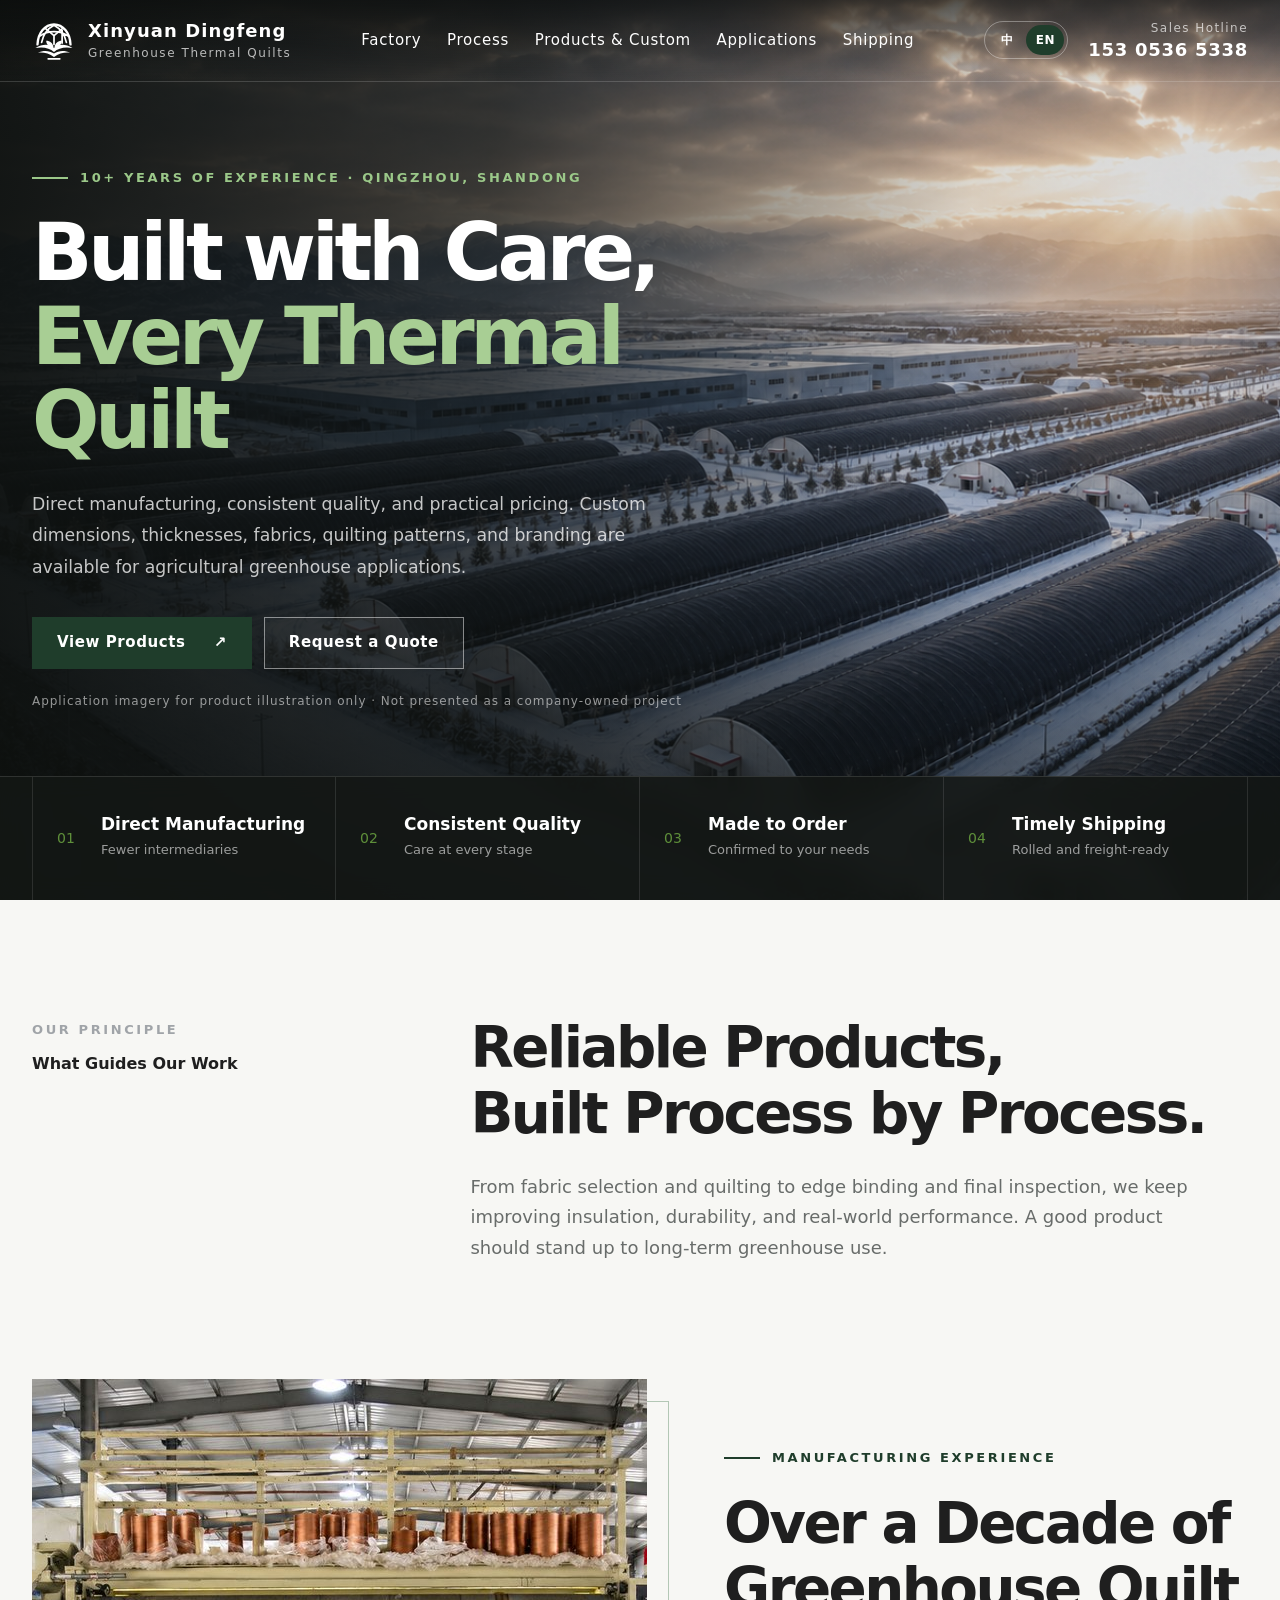
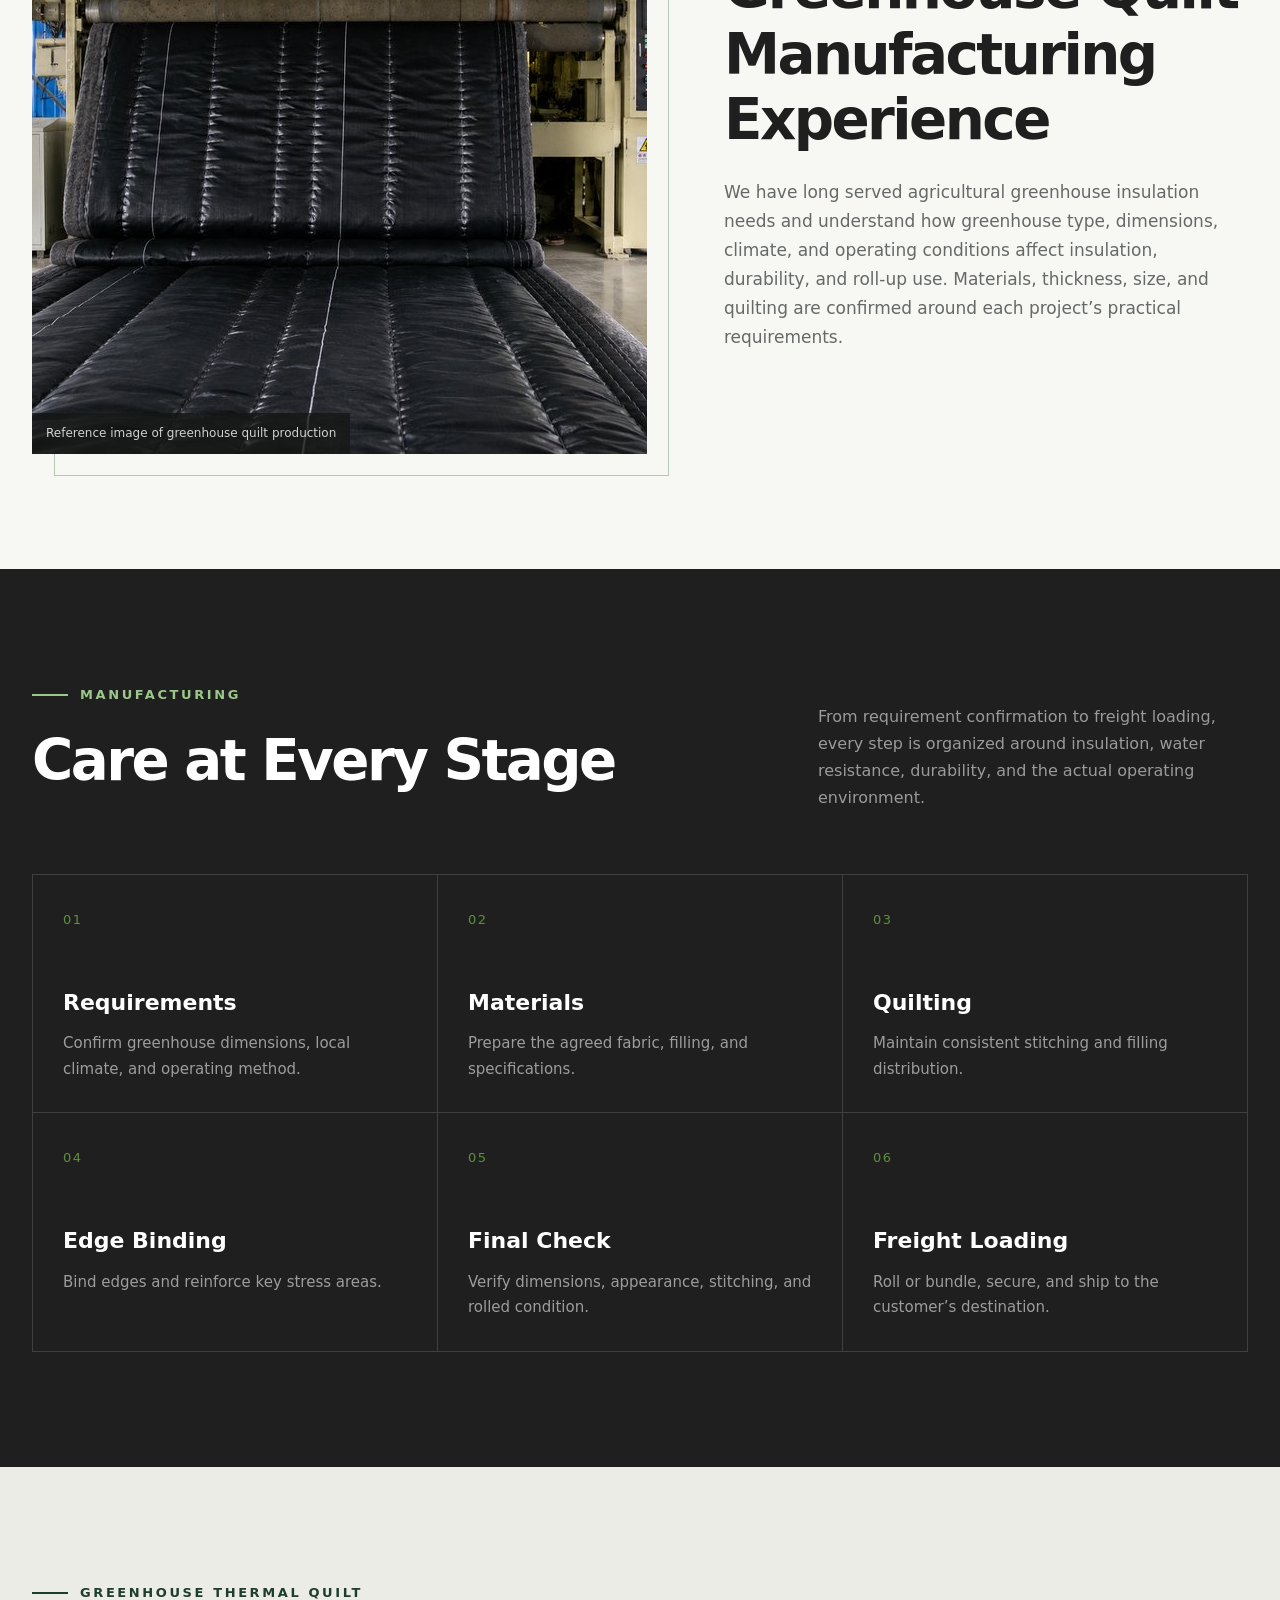
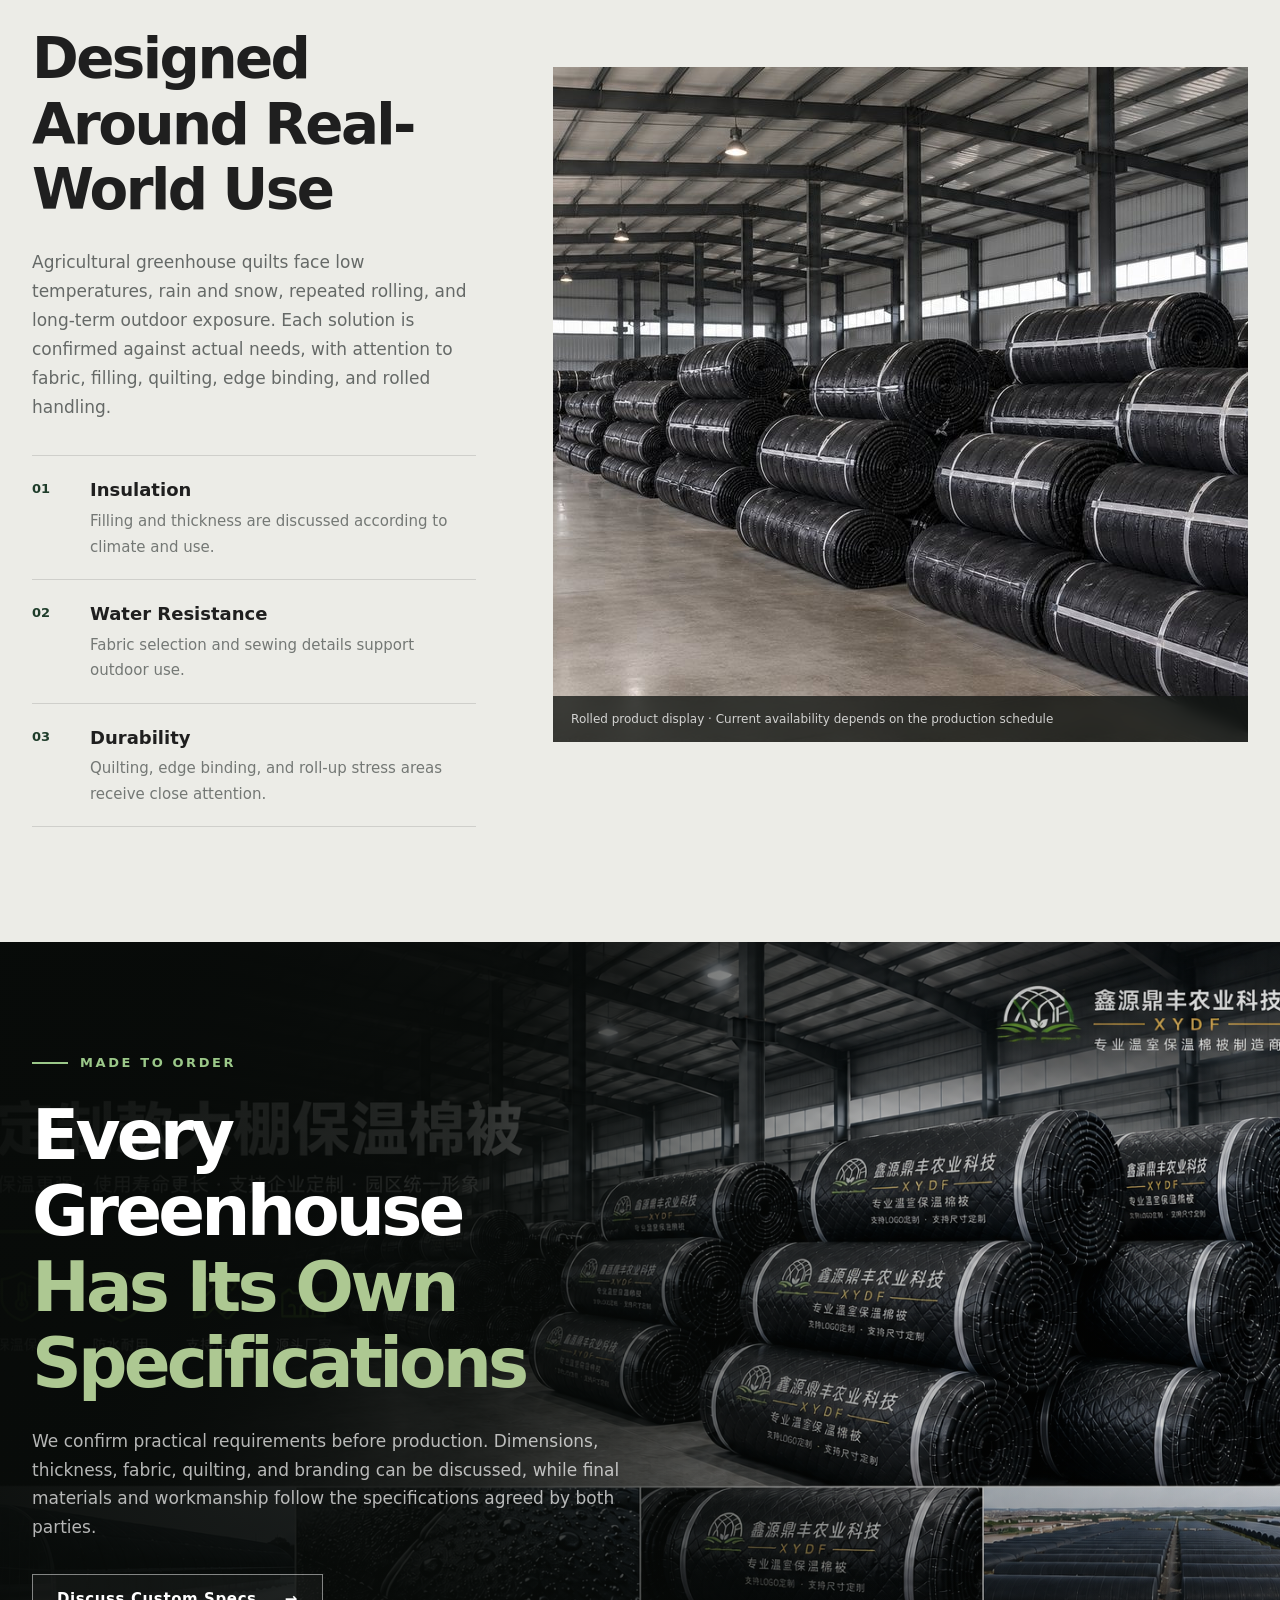
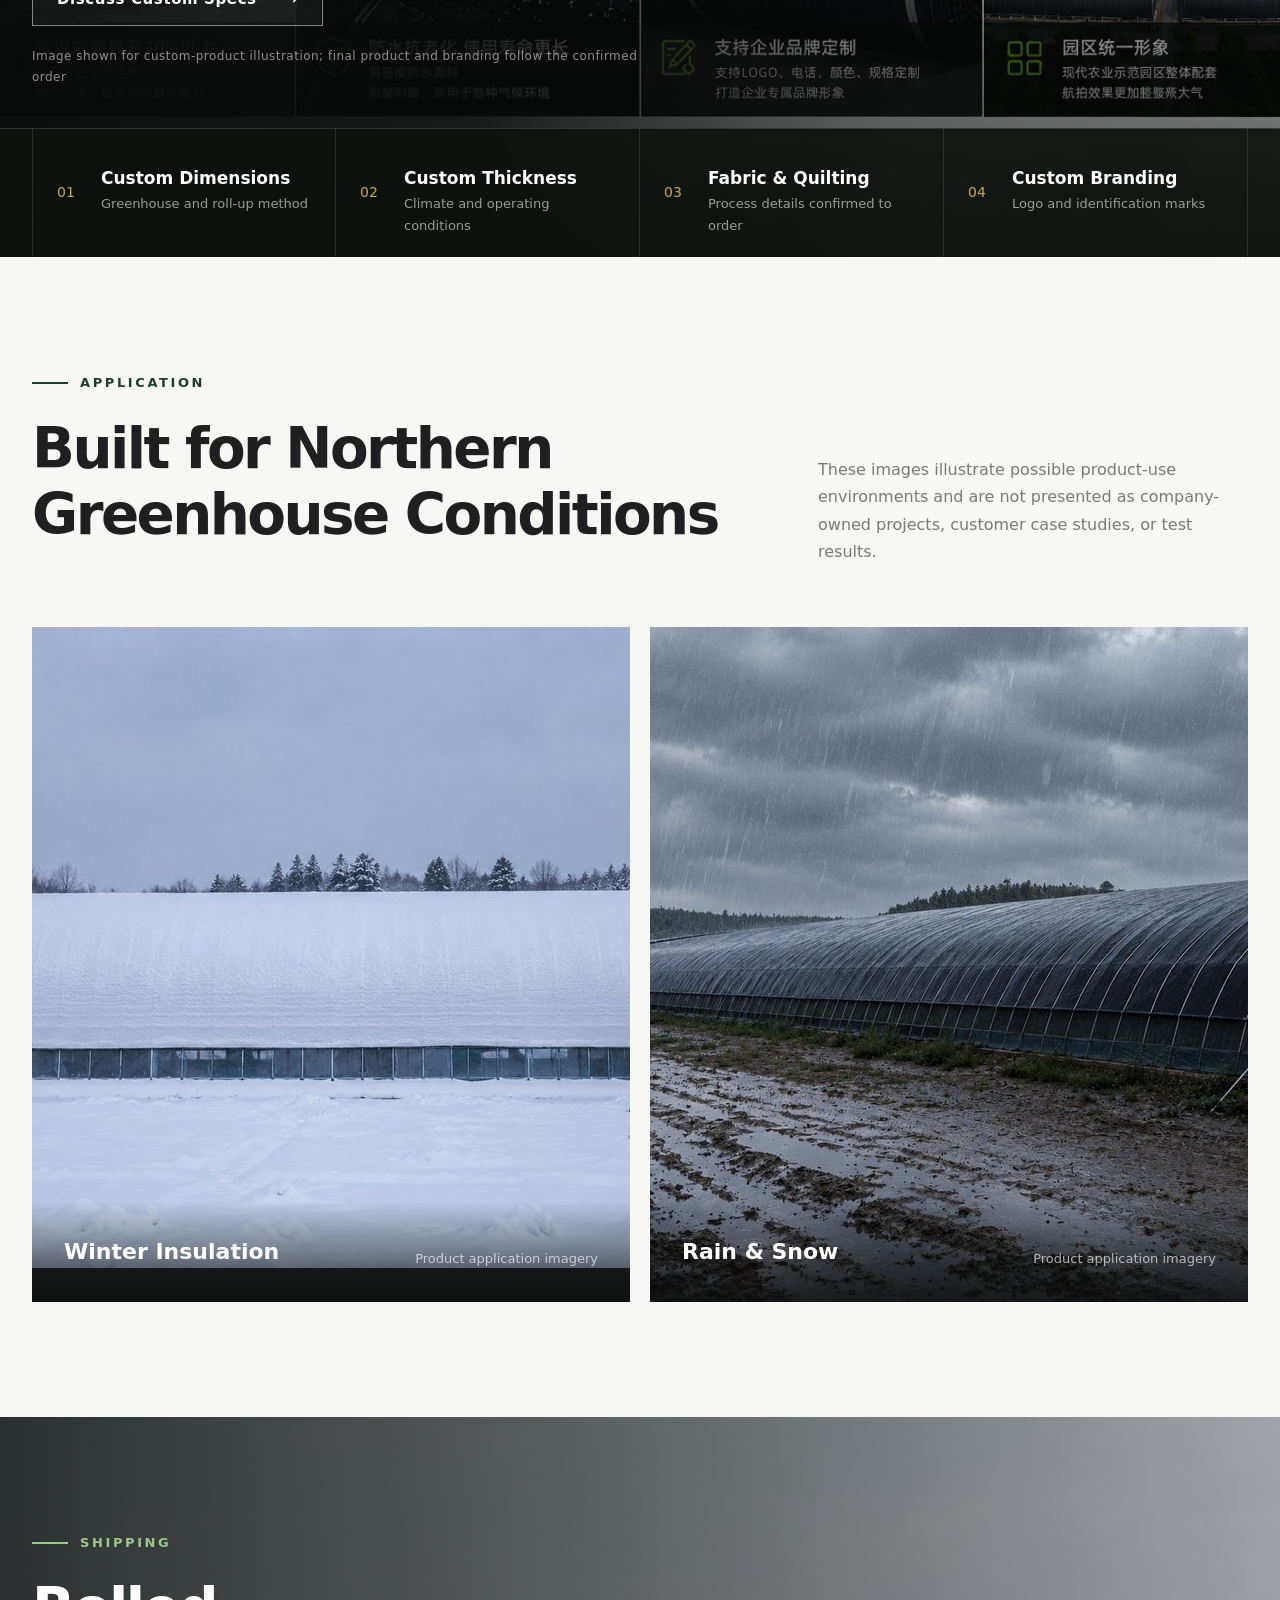
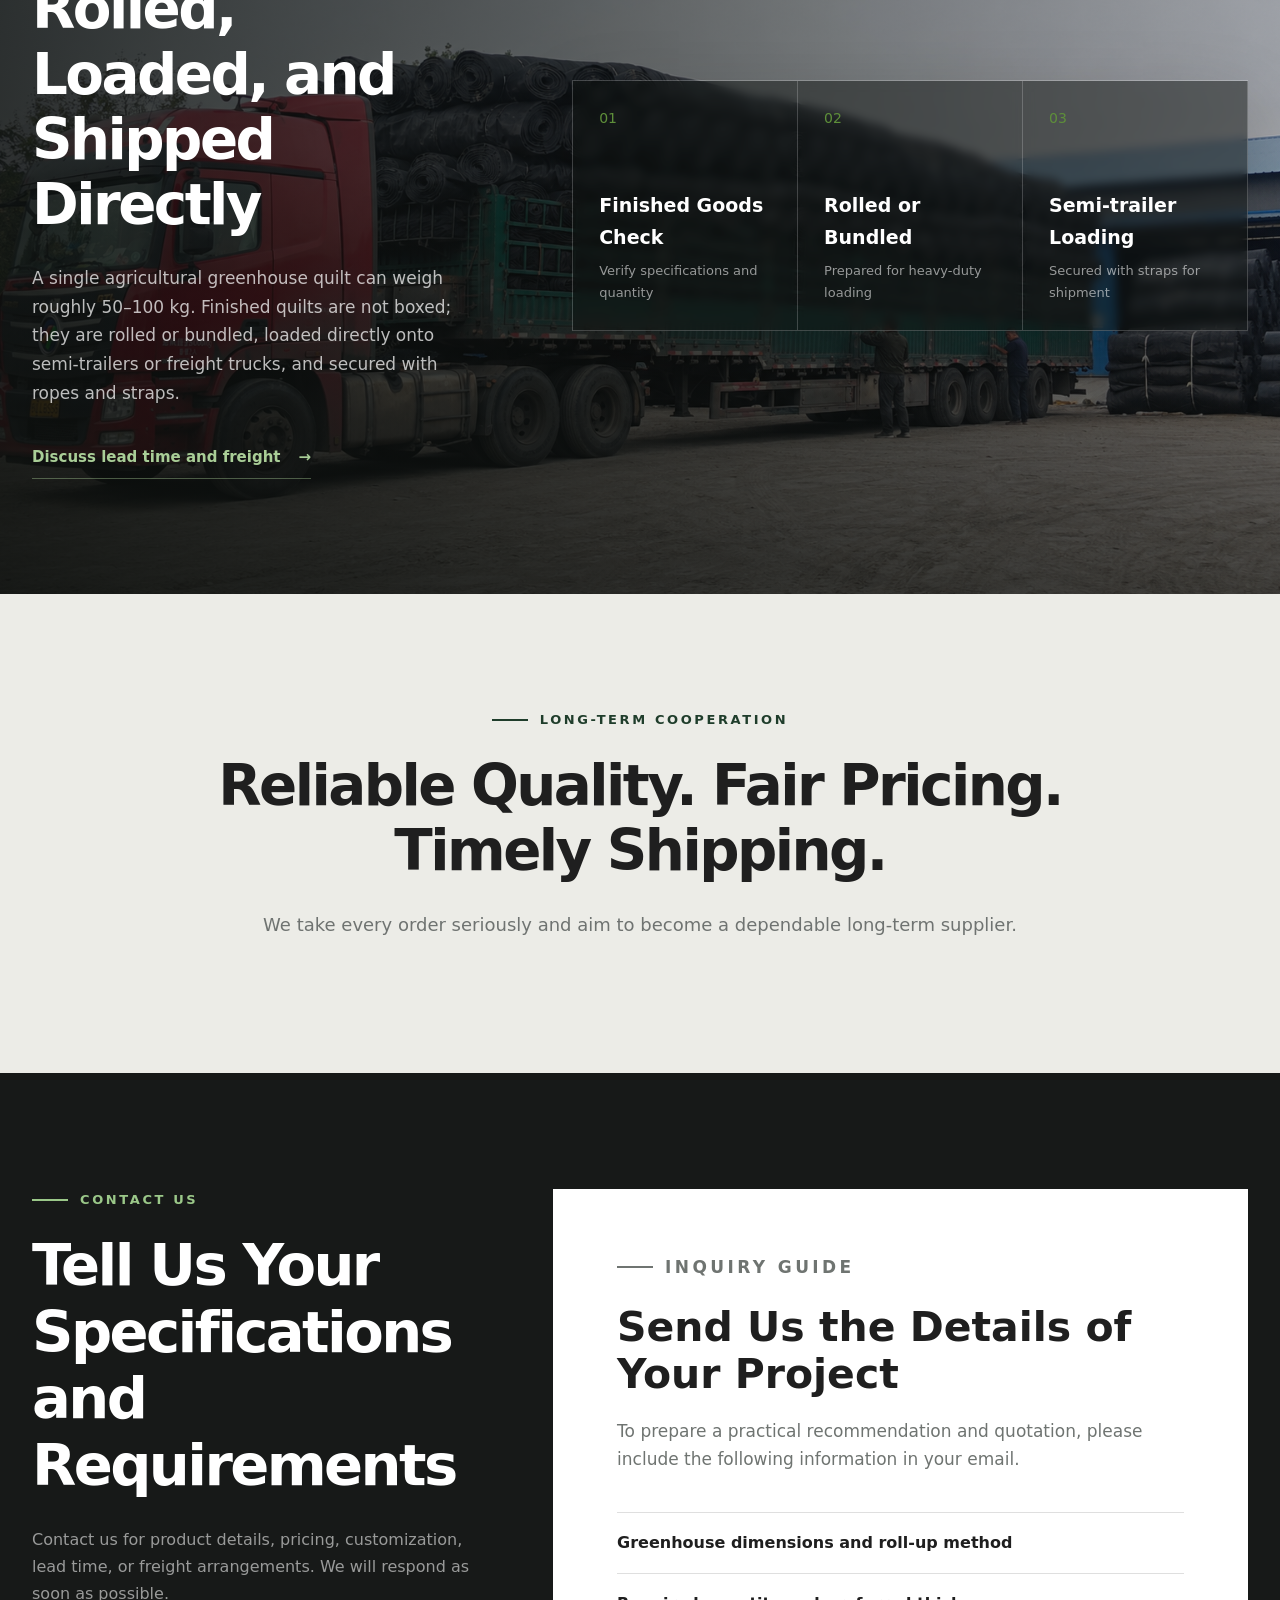
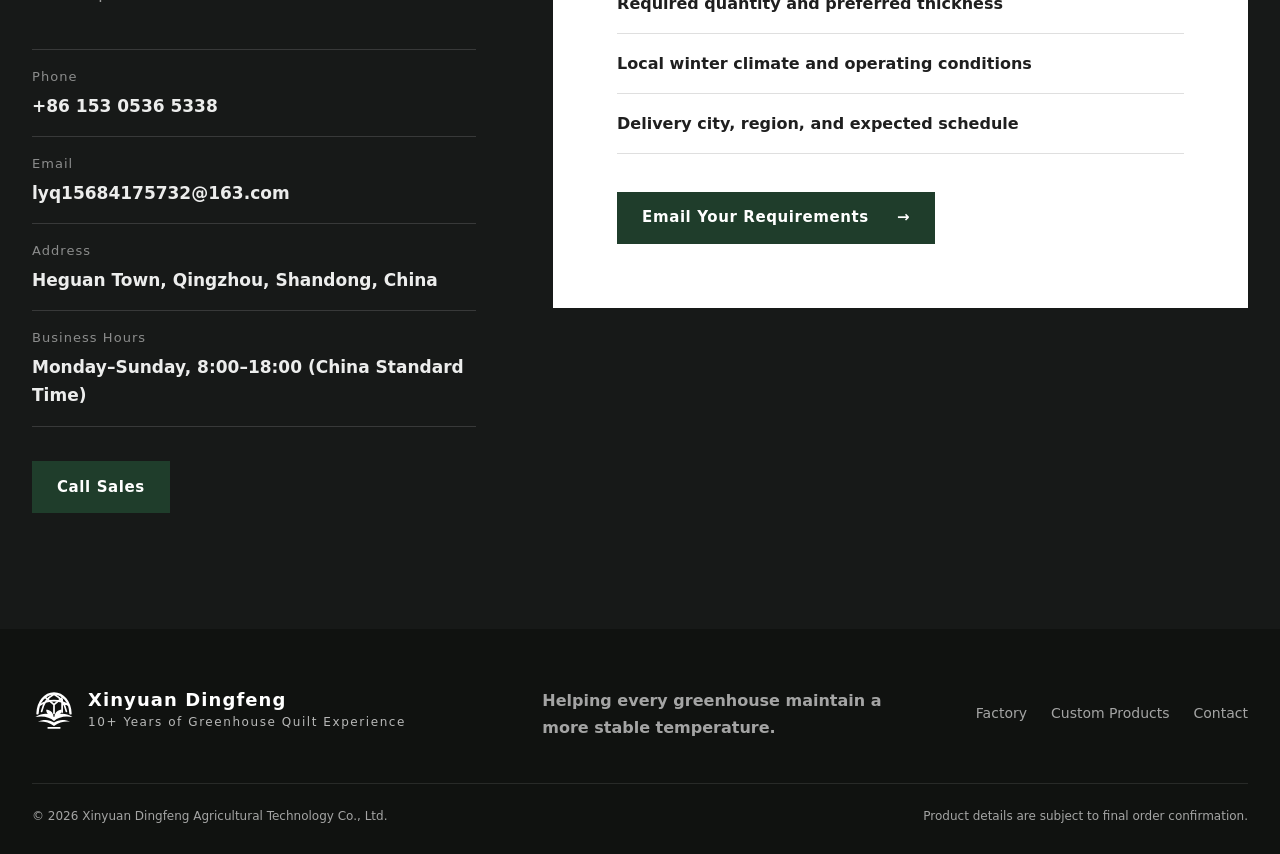
==== en.html @ a1754c29 "Redesign bilingual company website" ====
<!doctype html>
<html lang="en">
<head>
  <meta charset="utf-8">
  <meta name="viewport" content="width=device-width, initial-scale=1">
  <meta name="description" content="Xinyuan Dingfeng Agri-Tech has over a decade of experience manufacturing thermal quilts for agricultural greenhouses, with custom sizes, thicknesses, fabrics, quilting patterns, and branding available.">
  <meta name="keywords" content="greenhouse thermal quilt,greenhouse insulation blanket,agricultural greenhouse insulation,custom greenhouse quilt,Qingzhou manufacturer">
  <meta name="theme-color" content="#1f1f1f">
  <meta property="og:title" content="Xinyuan Dingfeng Agri-Tech | Greenhouse Thermal Quilt Manufacturer">
  <meta property="og:description" content="Over a decade of greenhouse thermal quilt manufacturing experience. Direct production, consistent quality, practical customization, and timely shipping.">
  <meta property="og:type" content="website">
  <title>Xinyuan Dingfeng Agri-Tech | Greenhouse Thermal Quilt Manufacturer</title>
  <link rel="alternate" hreflang="zh-CN" href="index.html">
  <link rel="alternate" hreflang="en" href="en.html">
  <link rel="alternate" hreflang="x-default" href="index.html">
  <link rel="icon" href="assets/img/logo.svg" type="image/svg+xml">
  <link rel="preload" href="assets/img/First_photo2_clean.png" as="image" type="image/png" fetchpriority="high">
  <link rel="stylesheet" href="assets/css/style.css">
  <script>document.documentElement.classList.add('js');</script>
</head>
<body>
  <a class="skip-link" href="#main">Skip to main content</a>

  <header class="site-header" data-header>
    <div class="shell nav-wrap">
      <a class="brand" href="#top" aria-label="Xinyuan Dingfeng Agri-Tech home">
        <img class="brand__mark" src="assets/img/logo.svg" alt="">
        <span class="brand__copy">
          <strong>Xinyuan Dingfeng</strong>
          <small>Greenhouse Thermal Quilts</small>
        </span>
      </a>

      <nav class="desktop-nav" aria-label="Main navigation">
        <a href="#factory">Factory</a>
        <a href="#process">Process</a>
        <a href="#product">Products &amp; Custom</a>
        <a href="#application">Applications</a>
        <a href="#shipping">Shipping</a>
      </nav>

      <div class="nav-actions">
        <div class="language-switch" aria-label="Language">
          <a href="index.html" lang="zh-CN">中</a>
          <a class="is-active" href="en.html" lang="en" aria-current="page">EN</a>
        </div>
        <a class="nav-phone" href="tel:15305365338" aria-label="Sales hotline 153 0536 5338">
          <span>Sales Hotline</span>
          <strong>153 0536 5338</strong>
        </a>
        <button class="menu-toggle" type="button" aria-label="Open navigation menu" aria-controls="mobile-nav" aria-expanded="false" data-menu-toggle>
          <span></span><span></span>
        </button>
      </div>
    </div>

    <nav class="mobile-nav" id="mobile-nav" aria-label="Mobile navigation" data-mobile-nav>
      <a href="#factory">Factory</a>
      <a href="#process">Process</a>
      <a href="#product">Products &amp; Custom</a>
      <a href="#application">Applications</a>
      <a href="#shipping">Shipping</a>
      <a href="#contact">Contact</a>
      <div class="mobile-language-switch" aria-label="Language">
        <a href="index.html" lang="zh-CN">中文</a>
        <a class="is-active" href="en.html" lang="en" aria-current="page">English</a>
      </div>
    </nav>
  </header>

  <main id="main">
    <section class="hero" id="top" aria-labelledby="hero-title">
      <img class="hero__image" src="assets/img/First_photo2_clean.png" alt="Greenhouses covered with black thermal quilts in a winter landscape" width="1829" height="860">
      <div class="hero__shade"></div>
      <div class="shell hero__inner">
        <div class="hero__copy reveal">
          <p class="eyebrow eyebrow--light"><span></span>10+ YEARS OF EXPERIENCE · QINGZHOU, SHANDONG</p>
          <h1 id="hero-title">Built with Care,<br><em>Every Thermal Quilt</em></h1>
          <p class="hero__lead">Direct manufacturing, consistent quality, and practical pricing. Custom dimensions, thicknesses, fabrics, quilting patterns, and branding are available for agricultural greenhouse applications.</p>
          <div class="hero__actions">
            <a class="button button--primary" href="#product">View Products <span aria-hidden="true">↗</span></a>
            <a class="button button--glass" href="#contact">Request a Quote</a>
          </div>
          <p class="scene-label">Application imagery for product illustration only · Not presented as a company-owned project</p>
        </div>
      </div>
      <div class="hero__rail" aria-label="Core advantages">
        <div><span>01</span><strong>Direct Manufacturing</strong><small>Fewer intermediaries</small></div>
        <div><span>02</span><strong>Consistent Quality</strong><small>Care at every stage</small></div>
        <div><span>03</span><strong>Made to Order</strong><small>Confirmed to your needs</small></div>
        <div><span>04</span><strong>Timely Shipping</strong><small>Rolled and freight-ready</small></div>
      </div>
    </section>

    <section class="manifesto section-pad">
      <div class="shell manifesto__grid">
        <div class="section-kicker reveal">
          <span>OUR PRINCIPLE</span>
          <p>What Guides Our Work</p>
        </div>
        <div class="manifesto__copy reveal">
          <h2>Reliable Products,<br>Built Process by Process.</h2>
          <p>From fabric selection and quilting to edge binding and final inspection, we keep improving insulation, durability, and real-world performance. A good product should stand up to long-term greenhouse use.</p>
        </div>
      </div>
    </section>

    <section class="factory section-pad" id="factory" aria-labelledby="factory-title">
      <div class="shell factory__grid">
        <div class="factory__media reveal">
          <img src="assets/img/factory.jpg" alt="Reference view of greenhouse thermal quilt production" width="1200" height="675" loading="lazy">
          <p class="media-note">Reference image of greenhouse quilt production</p>
        </div>
        <div class="factory__body reveal">
          <p class="eyebrow"><span></span>MANUFACTURING EXPERIENCE</p>
          <h2 id="factory-title">Over a Decade of Greenhouse Quilt Manufacturing Experience</h2>
          <p class="lead">We have long served agricultural greenhouse insulation needs and understand how greenhouse type, dimensions, climate, and operating conditions affect insulation, durability, and roll-up use. Materials, thickness, size, and quilting are confirmed around each project’s practical requirements.</p>
        </div>
      </div>
    </section>

    <section class="process section-pad" id="process" aria-labelledby="process-title">
      <div class="shell">
        <div class="section-heading section-heading--light reveal">
          <div>
            <p class="eyebrow eyebrow--light"><span></span>MANUFACTURING</p>
            <h2 id="process-title">Care at Every Stage</h2>
          </div>
          <p>From requirement confirmation to freight loading, every step is organized around insulation, water resistance, durability, and the actual operating environment.</p>
        </div>
        <ol class="process-grid">
          <li class="reveal"><span>01</span><h3>Requirements</h3><p>Confirm greenhouse dimensions, local climate, and operating method.</p></li>
          <li class="reveal"><span>02</span><h3>Materials</h3><p>Prepare the agreed fabric, filling, and specifications.</p></li>
          <li class="reveal"><span>03</span><h3>Quilting</h3><p>Maintain consistent stitching and filling distribution.</p></li>
          <li class="reveal"><span>04</span><h3>Edge Binding</h3><p>Bind edges and reinforce key stress areas.</p></li>
          <li class="reveal"><span>05</span><h3>Final Check</h3><p>Verify dimensions, appearance, stitching, and rolled condition.</p></li>
          <li class="reveal"><span>06</span><h3>Freight Loading</h3><p>Roll or bundle, secure, and ship to the customer’s destination.</p></li>
        </ol>
      </div>
    </section>

    <section class="product section-pad" id="product" aria-labelledby="product-title">
      <div class="shell product__grid">
        <div class="product__body reveal">
          <p class="eyebrow"><span></span>GREENHOUSE THERMAL QUILT</p>
          <h2 id="product-title">Designed Around Real-World Use</h2>
          <p class="lead">Agricultural greenhouse quilts face low temperatures, rain and snow, repeated rolling, and long-term outdoor exposure. Each solution is confirmed against actual needs, with attention to fabric, filling, quilting, edge binding, and rolled handling.</p>
          <ul class="quality-list">
            <li><span>01</span><div><strong>Insulation</strong><p>Filling and thickness are discussed according to climate and use.</p></div></li>
            <li><span>02</span><div><strong>Water Resistance</strong><p>Fabric selection and sewing details support outdoor use.</p></div></li>
            <li><span>03</span><div><strong>Durability</strong><p>Quilting, edge binding, and roll-up stress areas receive close attention.</p></div></li>
          </ul>
        </div>
        <figure class="product__media reveal">
          <img src="assets/img/product1.jpg" alt="Rolled black thermal quilts for agricultural greenhouses" width="1200" height="675" loading="lazy">
          <figcaption>Rolled product display · Current availability depends on the production schedule</figcaption>
        </figure>
      </div>
    </section>

    <section class="custom" aria-labelledby="custom-title">
      <div class="custom__shade"></div>
      <div class="shell custom__inner">
        <div class="custom__copy reveal">
          <p class="eyebrow eyebrow--light"><span></span>MADE TO ORDER</p>
          <h2 id="custom-title">Every Greenhouse<br><em>Has Its Own Specifications</em></h2>
          <p>We confirm practical requirements before production. Dimensions, thickness, fabric, quilting, and branding can be discussed, while final materials and workmanship follow the specifications agreed by both parties.</p>
          <a class="button button--glass" href="#contact">Discuss Custom Specs <span aria-hidden="true">→</span></a>
          <small>Image shown for custom-product illustration; final product and branding follow the confirmed order</small>
        </div>
      </div>
      <div class="custom__rail" aria-label="Custom options">
        <div><span>01</span><strong>Custom Dimensions</strong><small>Greenhouse and roll-up method</small></div>
        <div><span>02</span><strong>Custom Thickness</strong><small>Climate and operating conditions</small></div>
        <div><span>03</span><strong>Fabric &amp; Quilting</strong><small>Process details confirmed to order</small></div>
        <div><span>04</span><strong>Custom Branding</strong><small>Logo and identification marks</small></div>
      </div>
    </section>

    <section class="application section-pad" id="application" aria-labelledby="application-title">
      <div class="shell">
        <div class="section-heading reveal">
          <div>
            <p class="eyebrow"><span></span>APPLICATION</p>
            <h2 id="application-title">Built for Northern Greenhouse Conditions</h2>
          </div>
          <p>These images illustrate possible product-use environments and are not presented as company-owned projects, customer case studies, or test results.</p>
        </div>
        <div class="application-grid">
          <figure class="scene-card reveal">
            <img src="assets/img/snow_image.jpg" alt="Greenhouses covered with black thermal quilts during heavy snow" width="1200" height="641" loading="lazy">
            <figcaption><span>Winter Insulation</span><small>Product application imagery</small></figcaption>
          </figure>
          <figure class="scene-card reveal">
            <img src="assets/img/rain_image.jpg" alt="Greenhouses covered with black thermal quilts in rainy conditions" width="1200" height="675" loading="lazy">
            <figcaption><span>Rain &amp; Snow</span><small>Product application imagery</small></figcaption>
          </figure>
        </div>
      </div>
    </section>

    <section class="shipping section-pad" id="shipping" aria-labelledby="shipping-title">
      <img class="shipping__image" src="assets/img/load1.png" alt="Semi-trailer loaded with rolled greenhouse thermal quilts for freight" width="1680" height="945" loading="lazy">
      <div class="shipping__shade"></div>
      <div class="shell shipping__grid">
        <div class="shipping__copy reveal">
          <p class="eyebrow eyebrow--light"><span></span>SHIPPING</p>
          <h2 id="shipping-title">Rolled, Loaded, and Shipped Directly</h2>
          <p>A single agricultural greenhouse quilt can weigh roughly 50–100 kg. Finished quilts are not boxed; they are rolled or bundled, loaded directly onto semi-trailers or freight trucks, and secured with ropes and straps.</p>
          <a class="text-link" href="#contact">Discuss lead time and freight <span aria-hidden="true">→</span></a>
        </div>
        <div class="shipping__steps reveal" aria-label="Freight preparation steps">
          <div><span>01</span><strong>Finished Goods Check</strong><small>Verify specifications and quantity</small></div>
          <div><span>02</span><strong>Rolled or Bundled</strong><small>Prepared for heavy-duty loading</small></div>
          <div><span>03</span><strong>Semi-trailer Loading</strong><small>Secured with straps for shipment</small></div>
        </div>
      </div>
    </section>

    <section class="cooperation section-pad" aria-labelledby="cooperation-title">
      <div class="shell cooperation__inner reveal">
        <p class="eyebrow"><span></span>LONG-TERM COOPERATION</p>
        <h2 id="cooperation-title">Reliable Quality. Fair Pricing. Timely Shipping.</h2>
        <p>We take every order seriously and aim to become a dependable long-term supplier.</p>
      </div>
    </section>

    <section class="contact section-pad" id="contact" aria-labelledby="contact-title">
      <div class="shell contact__grid">
        <div class="contact__info reveal">
          <p class="eyebrow eyebrow--light"><span></span>CONTACT US</p>
          <h2 id="contact-title">Tell Us Your Specifications and Requirements</h2>
          <p>Contact us for product details, pricing, customization, lead time, or freight arrangements. We will respond as soon as possible.</p>
          <div class="contact-list">
            <a href="tel:15305365338"><span>Phone</span><strong>+86 153 0536 5338</strong></a>
            <a href="mailto:lyq15684175732@163.com"><span>Email</span><strong>lyq15684175732@163.com</strong></a>
            <a href="https://www.amap.com/search?query=%E9%9D%92%E5%B7%9E%E5%B8%82%E4%BD%95%E5%AE%98%E9%95%87" target="_blank" rel="noopener"><span>Address</span><strong>Heguan Town, Qingzhou, Shandong, China</strong></a>
            <div><span>Business Hours</span><strong>Monday–Sunday, 8:00–18:00 (China Standard Time)</strong></div>
          </div>
          <a class="button button--primary" href="tel:15305365338">Call Sales</a>
        </div>
        <div class="contact__english-card reveal">
          <div>
            <p class="eyebrow"><span></span>INQUIRY GUIDE</p>
            <h3>Send Us the Details of Your Project</h3>
            <p>To prepare a practical recommendation and quotation, please include the following information in your email.</p>
            <ul class="inquiry-list">
              <li>Greenhouse dimensions and roll-up method</li>
              <li>Required quantity and preferred thickness</li>
              <li>Local winter climate and operating conditions</li>
              <li>Delivery city, region, and expected schedule</li>
            </ul>
          </div>
          <a class="button button--primary" href="mailto:lyq15684175732@163.com?subject=Greenhouse%20Thermal%20Quilt%20Inquiry">Email Your Requirements <span aria-hidden="true">→</span></a>
        </div>
      </div>
    </section>
  </main>

  <footer class="footer">
    <div class="shell footer__grid">
      <div>
        <a class="brand brand--footer" href="#top">
          <img class="brand__mark" src="assets/img/logo.svg" alt="">
          <span class="brand__copy"><strong>Xinyuan Dingfeng</strong><small>10+ Years of Greenhouse Quilt Experience</small></span>
        </a>
      </div>
      <p>Helping every greenhouse maintain a more stable temperature.</p>
      <nav aria-label="Footer navigation"><a href="#factory">Factory</a><a href="#product">Custom Products</a><a href="#contact">Contact</a></nav>
    </div>
    <div class="shell footer__bottom">
      <span>© <span data-year></span> Xinyuan Dingfeng Agricultural Technology Co., Ltd.</span>
      <span>Product details are subject to final order confirmation.</span>
    </div>
  </footer>

  <a class="call-fab" href="tel:15305365338" aria-label="Call sales">
    <span aria-hidden="true">☎</span><strong>Call Sales</strong>
  </a>

  <script src="assets/js/main.js" defer></script>
</body>
</html>
---- assets/css/style.css ----
:root {
  --ink: #1f1f1f;
  --ink-soft: #303336;
  --green: #1f3d2b;
  --green-bright: #5e8f3a;
  --gold: #c8a64d;
  --silver: #a0a4a8;
  --paper: #f7f7f4;
  --paper-deep: #ecece7;
  --white: #fff;
  --line: rgba(31, 31, 31, .14);
  --shell: 1240px;
  --header: 82px;
  --ease: cubic-bezier(.22, 1, .36, 1);
}

*, *::before, *::after { box-sizing: border-box; }
html { scroll-behavior: smooth; scroll-padding-top: var(--header); }
body {
  margin: 0;
  color: var(--ink-soft);
  background: var(--paper);
  font-family: Inter, "HarmonyOS Sans SC", "Source Han Sans SC", "Microsoft YaHei", system-ui, sans-serif;
  line-height: 1.7;
  -webkit-font-smoothing: antialiased;
}
body.menu-open { overflow: hidden; }
img { display: block; max-width: 100%; }
a { color: inherit; text-decoration: none; }
button, input, textarea { font: inherit; }
button { color: inherit; }
figure, h1, h2, h3, p { margin-top: 0; }

.shell { width: min(var(--shell), calc(100% - 64px)); margin-inline: auto; }
.section-pad { padding-block: clamp(84px, 9vw, 140px); }
.skip-link {
  position: fixed; left: 16px; top: -60px; z-index: 100;
  padding: 10px 16px; color: var(--white); background: var(--green);
}
.skip-link:focus { top: 12px; }

.site-header {
  position: fixed; inset: 0 0 auto; z-index: 50;
  height: var(--header); color: var(--white);
  border-bottom: 1px solid rgba(255, 255, 255, .16);
  transition: color .3s ease, background .3s ease, box-shadow .3s ease;
}
.site-header::before {
  content: ""; position: absolute; inset: 0; z-index: -1;
  background: linear-gradient(to bottom, rgba(10, 12, 11, .66), rgba(10, 12, 11, 0));
  transition: opacity .3s ease;
}
.site-header.is-scrolled {
  color: var(--ink); background: rgba(247, 247, 244, .95);
  border-color: var(--line); box-shadow: 0 8px 30px rgba(20, 24, 21, .06);
  backdrop-filter: blur(14px);
}
.site-header.is-scrolled::before { opacity: 0; }
.nav-wrap { height: 100%; display: flex; align-items: center; justify-content: space-between; gap: 30px; }
.brand { display: inline-flex; align-items: center; gap: 12px; min-width: max-content; }
.brand__mark { width: 44px; height: 44px; object-fit: contain; transition: filter .3s ease; }
.site-header:not(.is-scrolled) .brand__mark, .brand--footer .brand__mark { filter: brightness(0) invert(1); }
.brand__copy { display: grid; line-height: 1.25; }
.brand__copy strong { font-size: 18px; letter-spacing: .06em; }
.brand__copy small { margin-top: 4px; color: currentColor; opacity: .7; font-size: 12px; letter-spacing: .13em; }
.desktop-nav { display: flex; justify-content: center; gap: clamp(18px, 2vw, 34px); }
.desktop-nav a { position: relative; font-size: 15px; letter-spacing: .05em; }
.desktop-nav a::after {
  content: ""; position: absolute; left: 0; right: 100%; bottom: -10px; height: 2px;
  background: var(--green-bright); transition: right .25s ease;
}
.desktop-nav a:hover::after, .desktop-nav a:focus-visible::after { right: 0; }
.nav-actions { display: flex; align-items: center; gap: 20px; }
.language-switch {
  display: inline-flex; align-items: center; padding: 3px;
  color: currentColor; border: 1px solid rgba(255, 255, 255, .34); border-radius: 999px;
}
.site-header.is-scrolled .language-switch { border-color: var(--line); }
.language-switch a {
  display: inline-flex; min-width: 38px; height: 30px; align-items: center; justify-content: center;
  border-radius: 999px; font-size: 12px; font-weight: 800; letter-spacing: .04em;
}
.language-switch a.is-active { color: var(--white); background: var(--green); }
.nav-phone { display: grid; text-align: right; line-height: 1.2; }
.nav-phone span { font-size: 12px; opacity: .68; letter-spacing: .12em; }
.nav-phone strong { margin-top: 4px; font-size: 18px; letter-spacing: .04em; }
.menu-toggle {
  display: none; width: 44px; height: 44px; padding: 0; border: 0; background: transparent;
  cursor: pointer;
}
.menu-toggle span { display: block; width: 23px; height: 2px; margin: 6px auto; background: currentColor; transition: transform .25s ease; }
.menu-toggle[aria-expanded="true"] span:first-child { transform: translateY(4px) rotate(45deg); }
.menu-toggle[aria-expanded="true"] span:last-child { transform: translateY(-4px) rotate(-45deg); }
.mobile-nav {
  display: none; position: fixed; inset: var(--header) 0 auto; padding: 18px 32px 30px;
  color: var(--ink); background: var(--paper); border-bottom: 1px solid var(--line);
  box-shadow: 0 18px 30px rgba(20, 24, 21, .12);
}
.mobile-nav a { display: block; padding: 14px 0; border-bottom: 1px solid var(--line); font-weight: 700; }
.mobile-nav.is-open { display: block; }
.mobile-language-switch { display: none; gap: 10px; padding-top: 20px; }
.mobile-language-switch a {
  flex: 1; padding: 10px 14px; text-align: center; border: 1px solid var(--line);
}
.mobile-language-switch a.is-active { color: var(--white); background: var(--green); border-color: var(--green); }

.hero { position: relative; min-height: 900px; height: 100svh; max-height: 1080px; color: var(--white); overflow: hidden; background: var(--ink); }
.hero__image, .hero__shade { position: absolute; inset: 0; width: 100%; height: 100%; }
.hero__image { object-fit: cover; object-position: center; transform: scale(1.015); }
.hero__shade {
  background:
    linear-gradient(90deg, rgba(13, 16, 14, .94) 0%, rgba(13, 16, 14, .72) 39%, rgba(13, 16, 14, .14) 76%),
    linear-gradient(0deg, rgba(13, 16, 14, .72), transparent 38%);
}
.hero__inner { position: relative; z-index: 2; height: calc(100% - 124px); display: flex; align-items: center; padding-top: var(--header); }
.hero__copy { width: min(720px, 72vw); padding-top: 20px; }
.eyebrow { display: flex; align-items: center; gap: 12px; margin-bottom: 22px; color: var(--green); font-size: 13px; font-weight: 800; letter-spacing: .2em; text-transform: uppercase; }
.eyebrow > span { width: 36px; height: 2px; background: currentColor; }
.eyebrow--light { color: #9bc889; }
.hero h1 {
  margin-bottom: 26px; max-width: 720px; color: var(--white);
  font-size: clamp(54px, 6.2vw, 96px); line-height: 1.06; letter-spacing: -.055em;
}
.hero h1 em { color: #a8ce94; font-style: normal; }
.hero__lead { max-width: 620px; margin-bottom: 34px; color: rgba(255, 255, 255, .76); font-size: clamp(17px, 1.35vw, 20px); line-height: 1.8; }
.hero__actions { display: flex; flex-wrap: wrap; gap: 12px; }
.button {
  display: inline-flex; min-height: 52px; align-items: center; justify-content: center; gap: 28px;
  padding: 0 24px; border: 1px solid transparent; font-size: 15px; font-weight: 800; letter-spacing: .04em;
  transition: transform .25s var(--ease), background .25s ease, color .25s ease;
}
.button:hover, .button:focus-visible { transform: translateY(-2px); }
.button--primary { color: var(--white); background: var(--green); }
.button--primary:hover, .button--primary:focus-visible { background: #255832; }
.button--glass { color: var(--white); border-color: rgba(255, 255, 255, .48); background: rgba(255, 255, 255, .04); }
.button--glass:hover, .button--glass:focus-visible { color: var(--ink); background: var(--white); }
.scene-label { margin: 22px 0 0; color: rgba(255, 255, 255, .56); font-size: 12px; letter-spacing: .08em; }
.hero__rail {
  position: absolute; z-index: 2; inset: auto 0 0; min-height: 124px; padding-inline: max(32px, calc((100% - var(--shell)) / 2));
  display: grid; grid-template-columns: repeat(4, 1fr); background: rgba(20, 23, 21, .88); border-top: 1px solid rgba(255, 255, 255, .12); backdrop-filter: blur(12px);
}
.hero__rail > div { display: grid; grid-template-columns: 44px auto; grid-template-rows: 1fr 1fr; align-content: center; padding: 20px 24px; border-right: 1px solid rgba(255, 255, 255, .11); }
.hero__rail > div:first-child { border-left: 1px solid rgba(255, 255, 255, .11); }
.hero__rail span { grid-row: 1 / 3; align-self: center; color: var(--green-bright); font-size: 14px; }
.hero__rail strong { align-self: end; font-size: 17px; }
.hero__rail small { align-self: start; color: rgba(255, 255, 255, .58); font-size: 13px; }

.manifesto { background: var(--paper); }
.manifesto__grid { display: grid; grid-template-columns: .65fr 1.35fr; gap: 64px; }
.section-kicker span { color: var(--silver); font-size: 13px; font-weight: 800; letter-spacing: .2em; }
.section-kicker p { margin-top: 8px; color: var(--ink); font-weight: 800; }
.manifesto__copy h2, .factory h2, .section-heading h2, .product h2, .shipping h2, .cooperation h2, .contact h2 {
  margin-bottom: 26px; color: var(--ink); font-size: clamp(38px, 4.4vw, 64px); line-height: 1.16; letter-spacing: -.045em;
}
.manifesto__copy p { max-width: 720px; margin-bottom: 0; color: #686c6a; font-size: 18px; }

.factory { padding-top: 0; background: var(--paper); }
.factory__grid { display: grid; grid-template-columns: 1.08fr .92fr; gap: clamp(48px, 6vw, 92px); align-items: center; }
.factory__media { position: relative; }
.factory__media::before { content: ""; position: absolute; inset: 22px -22px -22px 22px; z-index: 0; border: 1px solid rgba(47, 107, 61, .34); }
.factory__media img { position: relative; z-index: 1; width: 100%; aspect-ratio: 4 / 3; object-fit: cover; }
.media-note { position: absolute; z-index: 2; left: 0; bottom: 0; margin: 0; padding: 10px 14px; color: rgba(255, 255, 255, .8); background: rgba(20, 23, 21, .76); font-size: 12px; }
.factory__body .lead, .product__body .lead { margin-bottom: 34px; color: #656967; font-size: 17px; }

.process { color: var(--white); background: var(--ink); }
.section-heading { display: flex; align-items: end; justify-content: space-between; gap: 60px; margin-bottom: 54px; }
.section-heading > div { max-width: 760px; }
.section-heading > p { max-width: 430px; margin: 0 0 8px; color: #777b79; }
.section-heading--light h2 { color: var(--white); }
.section-heading--light > p { color: rgba(255, 255, 255, .55); }
.process-grid { display: grid; grid-template-columns: repeat(3, 1fr); margin: 0; padding: 0; list-style: none; border-top: 1px solid rgba(255, 255, 255, .14); border-left: 1px solid rgba(255, 255, 255, .14); }
.process-grid li { min-height: 235px; padding: 30px; border-right: 1px solid rgba(255, 255, 255, .14); border-bottom: 1px solid rgba(255, 255, 255, .14); transition: background .3s ease; }
.process-grid li:hover { background: #282a29; }
.process-grid span { color: var(--green-bright); font-size: 13px; letter-spacing: .12em; }
.process-grid h3 { margin: 52px 0 10px; color: var(--white); font-size: 22px; }
.process-grid p { margin-bottom: 0; color: rgba(255, 255, 255, .56); font-size: 15px; }

.product { background: var(--paper-deep); }
.product__grid { display: grid; grid-template-columns: .78fr 1.22fr; gap: clamp(48px, 6vw, 90px); align-items: center; }
.quality-list { margin: 0; padding: 0; list-style: none; border-top: 1px solid var(--line); }
.quality-list li { display: grid; grid-template-columns: 46px auto; gap: 12px; padding: 19px 0; border-bottom: 1px solid var(--line); }
.quality-list > li > span { padding-top: 3px; color: var(--green); font-size: 13px; font-weight: 800; }
.quality-list strong { color: var(--ink); font-size: 18px; }
.quality-list p { margin: 3px 0 0; color: #747875; font-size: 15px; }
.product__media { position: relative; margin: 0; }
.product__media img { width: 100%; min-height: 580px; max-height: 680px; object-fit: cover; }
.product__media figcaption { position: absolute; inset: auto 0 0; padding: 13px 18px; color: rgba(255, 255, 255, .78); background: rgba(17, 20, 18, .76); font-size: 12px; backdrop-filter: blur(8px); }

.custom {
  position: relative; min-height: 760px; display: grid; align-items: center; overflow: hidden;
  color: var(--white); background: #111512 url("../img/image_Custom.png") center top / cover no-repeat;
}
.custom__shade {
  position: absolute; inset: 0;
  background:
    linear-gradient(90deg, rgba(8, 11, 9, .97) 0%, rgba(8, 11, 9, .88) 36%, rgba(8, 11, 9, .28) 69%, rgba(8, 11, 9, .12) 100%),
    linear-gradient(0deg, rgba(8, 11, 9, .76), transparent 42%);
}
.custom__inner { position: relative; z-index: 2; padding: 110px 0 170px; }
.custom__copy { width: min(640px, 52vw); }
.custom__copy h2 {
  margin-bottom: 26px; color: var(--white); font-size: clamp(48px, 5.4vw, 76px);
  line-height: 1.1; letter-spacing: -.055em;
}
.custom__copy h2 em { color: #adc892; font-style: normal; }
.custom__copy > p:not(.eyebrow) { margin-bottom: 32px; color: rgba(255, 255, 255, .7); font-size: 17px; }
.custom__copy > small { display: block; margin-top: 20px; color: rgba(255, 255, 255, .54); font-size: 12px; letter-spacing: .04em; }
.custom__rail {
  position: absolute; z-index: 3; inset: auto 0 0; min-height: 124px;
  padding-inline: max(32px, calc((100% - var(--shell)) / 2)); display: grid; grid-template-columns: repeat(4, 1fr);
  background: rgba(14, 18, 15, .9); border-top: 1px solid rgba(255, 255, 255, .13); backdrop-filter: blur(12px);
}
.custom__rail > div {
  display: grid; grid-template-columns: 44px auto; grid-template-rows: 1fr 1fr;
  align-content: center; padding: 20px 24px; border-right: 1px solid rgba(255, 255, 255, .11);
}
.custom__rail > div:first-child { border-left: 1px solid rgba(255, 255, 255, .11); }
.custom__rail span { grid-row: 1 / 3; align-self: center; color: var(--gold); font-size: 14px; }
.custom__rail strong { align-self: end; color: var(--white); font-size: 17px; }
.custom__rail small { align-self: start; color: rgba(255, 255, 255, .58); font-size: 13px; }

.application { background: var(--paper); }
.application-grid { display: grid; grid-template-columns: 1fr 1fr; gap: 20px; }
.scene-card { position: relative; margin: 0; overflow: hidden; background: var(--ink); }
.scene-card img { width: 100%; aspect-ratio: 1.42 / 1; object-fit: cover; transition: transform .8s var(--ease), opacity .4s ease; }
.scene-card:hover img { transform: scale(1.025); opacity: .9; }
.scene-card figcaption { position: absolute; inset: auto 0 0; display: flex; align-items: end; justify-content: space-between; padding: 32px; color: var(--white); background: linear-gradient(transparent, rgba(12, 14, 13, .82)); }
.scene-card figcaption span { font-size: 22px; font-weight: 800; }
.scene-card figcaption small { color: rgba(255, 255, 255, .66); font-size: 13px; }

.shipping {
  position: relative; min-height: 720px; display: flex; align-items: center;
  color: var(--white); background: #171a18; overflow: hidden; isolation: isolate;
}
.shipping__image, .shipping__shade { position: absolute; inset: 0; width: 100%; height: 100%; }
.shipping__image { z-index: -2; object-fit: cover; object-position: center 58%; transform: scale(1.01); }
.shipping__shade {
  z-index: -1;
  background:
    linear-gradient(90deg, rgba(12, 15, 13, .84) 0%, rgba(12, 15, 13, .62) 43%, rgba(12, 15, 13, .28) 100%),
    linear-gradient(0deg, rgba(12, 15, 13, .56), transparent 58%);
}
.shipping__grid { position: relative; z-index: 1; display: grid; grid-template-columns: .8fr 1.2fr; gap: clamp(48px, 7vw, 100px); align-items: center; }
.shipping h2 { color: var(--white); }
.shipping__copy > p:not(.eyebrow) { max-width: 560px; color: rgba(255, 255, 255, .72); font-size: 17px; }
.text-link { display: inline-flex; gap: 18px; margin-top: 20px; padding-bottom: 7px; color: #a9ce97; border-bottom: 1px solid rgba(169, 206, 151, .4); font-weight: 800; font-size: 15px; }
.shipping__steps {
  display: grid; grid-template-columns: repeat(3, 1fr);
  border-top: 1px solid rgba(255, 255, 255, .2); border-left: 1px solid rgba(255, 255, 255, .2);
  box-shadow: 0 24px 70px rgba(0, 0, 0, .18);
}
.shipping__steps > div {
  min-height: 250px; padding: 26px; display: flex; flex-direction: column;
  background: rgba(14, 17, 15, .48); border-right: 1px solid rgba(255, 255, 255, .2); border-bottom: 1px solid rgba(255, 255, 255, .2);
  backdrop-filter: blur(5px); -webkit-backdrop-filter: blur(5px);
}
.shipping__steps span { color: var(--green-bright); font-size: 14px; }
.shipping__steps strong { margin-top: auto; font-size: 19px; }
.shipping__steps small { margin-top: 6px; color: rgba(255, 255, 255, .56); font-size: 13px; }

.cooperation { background: var(--paper-deep); }
.cooperation__inner { max-width: 940px; text-align: center; }
.cooperation__inner .eyebrow { justify-content: center; }
.cooperation__inner h2 { margin-inline: auto; }
.cooperation__inner > p:last-child { color: #6f7371; font-size: 18px; }

.contact { color: var(--white); background: #171918; }
.contact__grid { display: grid; grid-template-columns: .78fr 1.22fr; gap: clamp(48px, 6vw, 90px); align-items: start; }
.contact h2 { color: var(--white); font-size: clamp(40px, 4.5vw, 62px); }
.contact__info > p:not(.eyebrow) { color: rgba(255, 255, 255, .56); }
.contact-list { margin: 42px 0 34px; border-top: 1px solid rgba(255, 255, 255, .14); }
.contact-list > a, .contact-list > div { display: grid; gap: 3px; padding: 16px 0; border-bottom: 1px solid rgba(255, 255, 255, .14); }
.contact-list span { color: rgba(255, 255, 255, .5); font-size: 13px; letter-spacing: .08em; }
.contact-list strong { color: rgba(255, 255, 255, .92); font-size: 17px; word-break: break-word; }
.contact-list a:hover strong { color: #a9ce97; }
.contact__form { overflow: hidden; min-height: 840px; color: var(--ink); background: var(--white); }
.contact__form-head { display: flex; align-items: center; justify-content: space-between; padding: 22px 24px; border-bottom: 1px solid var(--line); }
.contact__form-head span { font-weight: 800; }
.contact__form-head small { color: #858986; }
.contact__form iframe { display: block; width: 100%; height: 780px; border: 0; }
.contact__english-card {
  min-height: 650px; padding: clamp(34px, 5vw, 64px); color: var(--ink); background: var(--white);
  display: flex; flex-direction: column; justify-content: space-between;
}
.contact__english-card h3 { margin-bottom: 18px; font-size: clamp(30px, 3.2vw, 46px); line-height: 1.16; }
.contact__english-card > div > p { color: #6f7471; font-size: 17px; }
.inquiry-list { margin: 38px 0; padding: 0; list-style: none; border-top: 1px solid var(--line); }
.inquiry-list li { padding: 16px 0; border-bottom: 1px solid var(--line); font-weight: 700; }
.contact__english-card .button { align-self: flex-start; }

.footer { padding: 58px 0 28px; color: rgba(255, 255, 255, .62); background: #101210; }
.footer__grid { display: grid; grid-template-columns: 1.2fr 1fr auto; gap: 50px; align-items: center; }
.brand--footer { color: var(--white); }
.footer__grid > p { margin: 0; font-weight: 700; }
.footer nav { display: flex; gap: 24px; font-size: 14px; }
.footer nav a:hover { color: var(--white); }
.footer__bottom { display: flex; justify-content: space-between; gap: 20px; margin-top: 42px; padding-top: 22px; border-top: 1px solid rgba(255, 255, 255, .1); font-size: 12px; }
.call-fab { display: none; }

.js .reveal { opacity: 0; transform: translateY(28px); transition: opacity .7s var(--ease), transform .7s var(--ease); }
.js .reveal.is-visible { opacity: 1; transform: none; }

:focus-visible { outline: 3px solid #a9ce97; outline-offset: 4px; }

@media (max-width: 1080px) {
  .desktop-nav { display: none; }
  .menu-toggle { display: block; }
  .nav-phone { display: none; }
  .factory__grid, .product__grid, .shipping__grid, .contact__grid { grid-template-columns: 1fr; }
  .factory__media { width: calc(100% - 22px); }
  .product__body { max-width: 780px; }
  .product__media img { min-height: 0; aspect-ratio: 16 / 9; }
  .custom__copy { width: min(680px, 70vw); }
  .contact__info { max-width: 700px; }
}

@media (max-width: 760px) {
  :root { --header: 70px; }
  .shell { width: min(100% - 38px, var(--shell)); }
  .section-pad { padding-block: 76px; }
  .brand__mark { width: 38px; height: 38px; }
  .brand__copy strong { font-size: 16px; }
  .brand__copy small { font-size: 10px; }
  .nav-actions > .language-switch { display: none; }
  .mobile-language-switch { display: flex; }
  .hero { min-height: 760px; height: 100svh; max-height: 900px; }
  .hero__shade { background: linear-gradient(90deg, rgba(13, 16, 14, .9), rgba(13, 16, 14, .46)), linear-gradient(0deg, rgba(13, 16, 14, .85), transparent 48%); }
  .hero__inner { height: calc(100% - 108px); }
  .hero__copy { width: 100%; padding-top: 10px; }
  .hero h1 { font-size: clamp(46px, 13vw, 68px); }
  .hero__lead { max-width: 92%; font-size: 15px; }
  .hero__rail { min-height: 108px; grid-template-columns: repeat(2, 1fr); padding-inline: 19px; }
  .hero__rail > div { grid-template-columns: 34px auto; padding: 13px 10px; }
  .hero__rail > div:nth-child(n+3) { display: none; }
  .manifesto__grid { grid-template-columns: 1fr; gap: 22px; }
  .manifesto__copy h2, .factory h2, .section-heading h2, .product h2, .shipping h2, .cooperation h2, .contact h2 { font-size: 38px; }
  .manifesto__copy p { font-size: 16px; }
  .factory__grid { gap: 62px; }
  .section-heading { display: block; margin-bottom: 38px; }
  .section-heading > p { margin-top: 20px; }
  .process-grid { grid-template-columns: 1fr 1fr; }
  .process-grid li { min-height: 205px; padding: 22px; }
  .process-grid h3 { margin-top: 36px; }
  .custom {
    min-height: 880px; align-items: start;
    background-size: auto 150%; background-position: 66% top;
  }
  .custom__shade {
    background:
      linear-gradient(90deg, rgba(8, 11, 9, .93), rgba(8, 11, 9, .53)),
      linear-gradient(0deg, rgba(8, 11, 9, .9), transparent 55%);
  }
  .custom__inner { padding: 86px 0 250px; }
  .custom__copy { width: 100%; }
  .custom__copy h2 { font-size: clamp(43px, 12vw, 60px); }
  .custom__copy > p:not(.eyebrow) { max-width: 92%; font-size: 15px; }
  .custom__rail { min-height: 208px; grid-template-columns: 1fr 1fr; padding-inline: 19px; }
  .custom__rail > div { grid-template-columns: 34px auto; padding: 12px 10px; }
  .custom__rail > div:nth-child(3) { border-left: 1px solid rgba(255, 255, 255, .11); border-top: 1px solid rgba(255, 255, 255, .11); }
  .custom__rail > div:nth-child(4) { border-top: 1px solid rgba(255, 255, 255, .11); }
  .custom__rail strong { font-size: 15px; }
  .custom__rail small { font-size: 11px; }
  .application-grid { grid-template-columns: 1fr; }
  .scene-card img { aspect-ratio: 1.35 / 1; }
  .scene-card figcaption { padding: 24px; }
  .shipping { min-height: 820px; }
  .shipping__image { object-position: 38% center; }
  .shipping__shade {
    background:
      linear-gradient(90deg, rgba(12, 15, 13, .84), rgba(12, 15, 13, .50)),
      linear-gradient(0deg, rgba(12, 15, 13, .68), rgba(12, 15, 13, .10));
  }
  .shipping__steps { grid-template-columns: 1fr; }
  .shipping__steps > div { min-height: 150px; }
  .contact__form { min-height: 880px; }
  .contact__form iframe { height: 820px; }
  .contact__english-card { min-height: 0; }
  .footer__grid { grid-template-columns: 1fr; gap: 28px; }
  .footer nav { flex-wrap: wrap; }
  .footer__bottom { flex-direction: column; }
  .call-fab {
    position: fixed; z-index: 45; right: 16px; bottom: 16px; display: inline-flex; align-items: center; gap: 8px;
    min-height: 48px; padding: 0 17px; color: var(--white); background: var(--green); box-shadow: 0 12px 34px rgba(20, 37, 25, .34); font-size: 13px;
  }
}

@media (max-width: 430px) {
  .hero__actions { display: grid; grid-template-columns: 1fr 1fr; }
  .button { gap: 14px; padding-inline: 16px; }
  .hero__rail strong { font-size: 15px; }
  .hero__rail small { font-size: 11px; }
  .process-grid { grid-template-columns: 1fr; }
  .process-grid li { min-height: 190px; }
  .contact__form-head { display: grid; gap: 3px; }
}

@media (prefers-reduced-motion: reduce) {
  html { scroll-behavior: auto; }
  *, *::before, *::after { scroll-behavior: auto !important; animation: none !important; transition-duration: .01ms !important; }
  .js .reveal { opacity: 1; transform: none; }
}
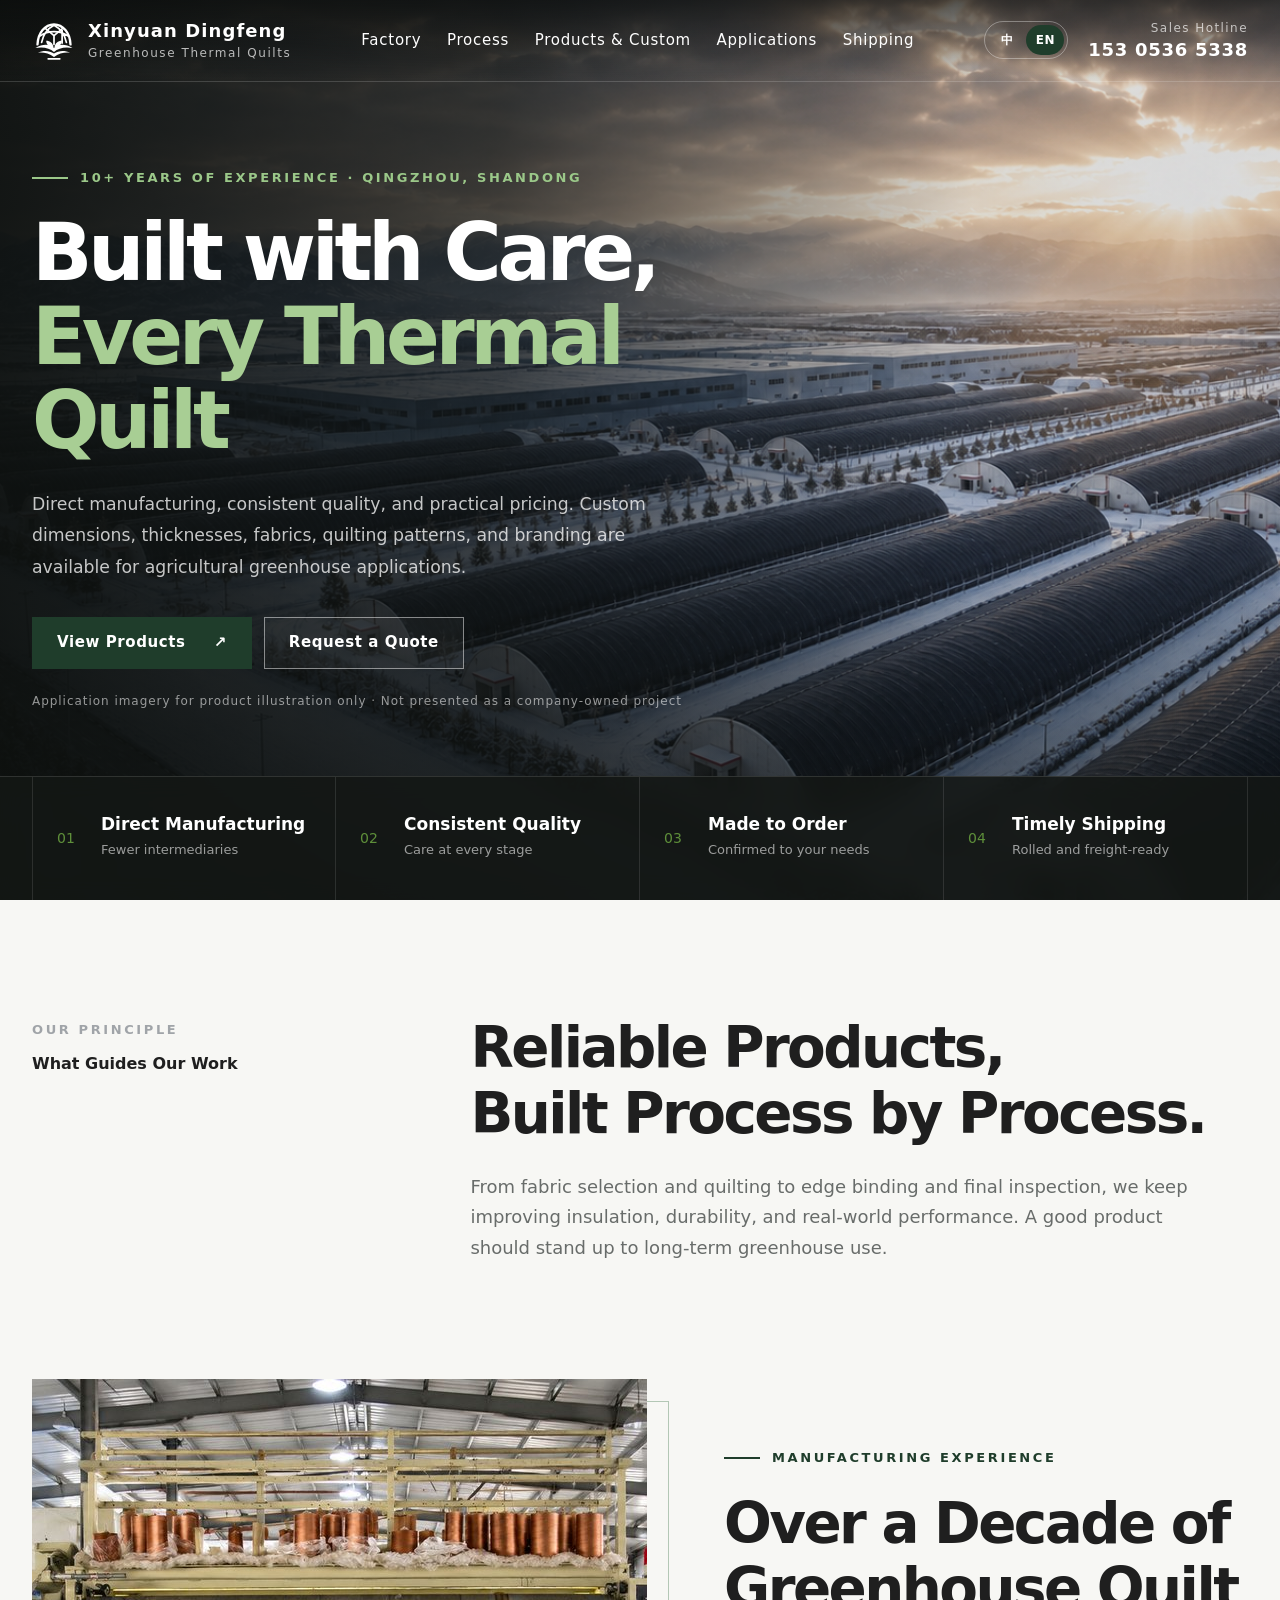
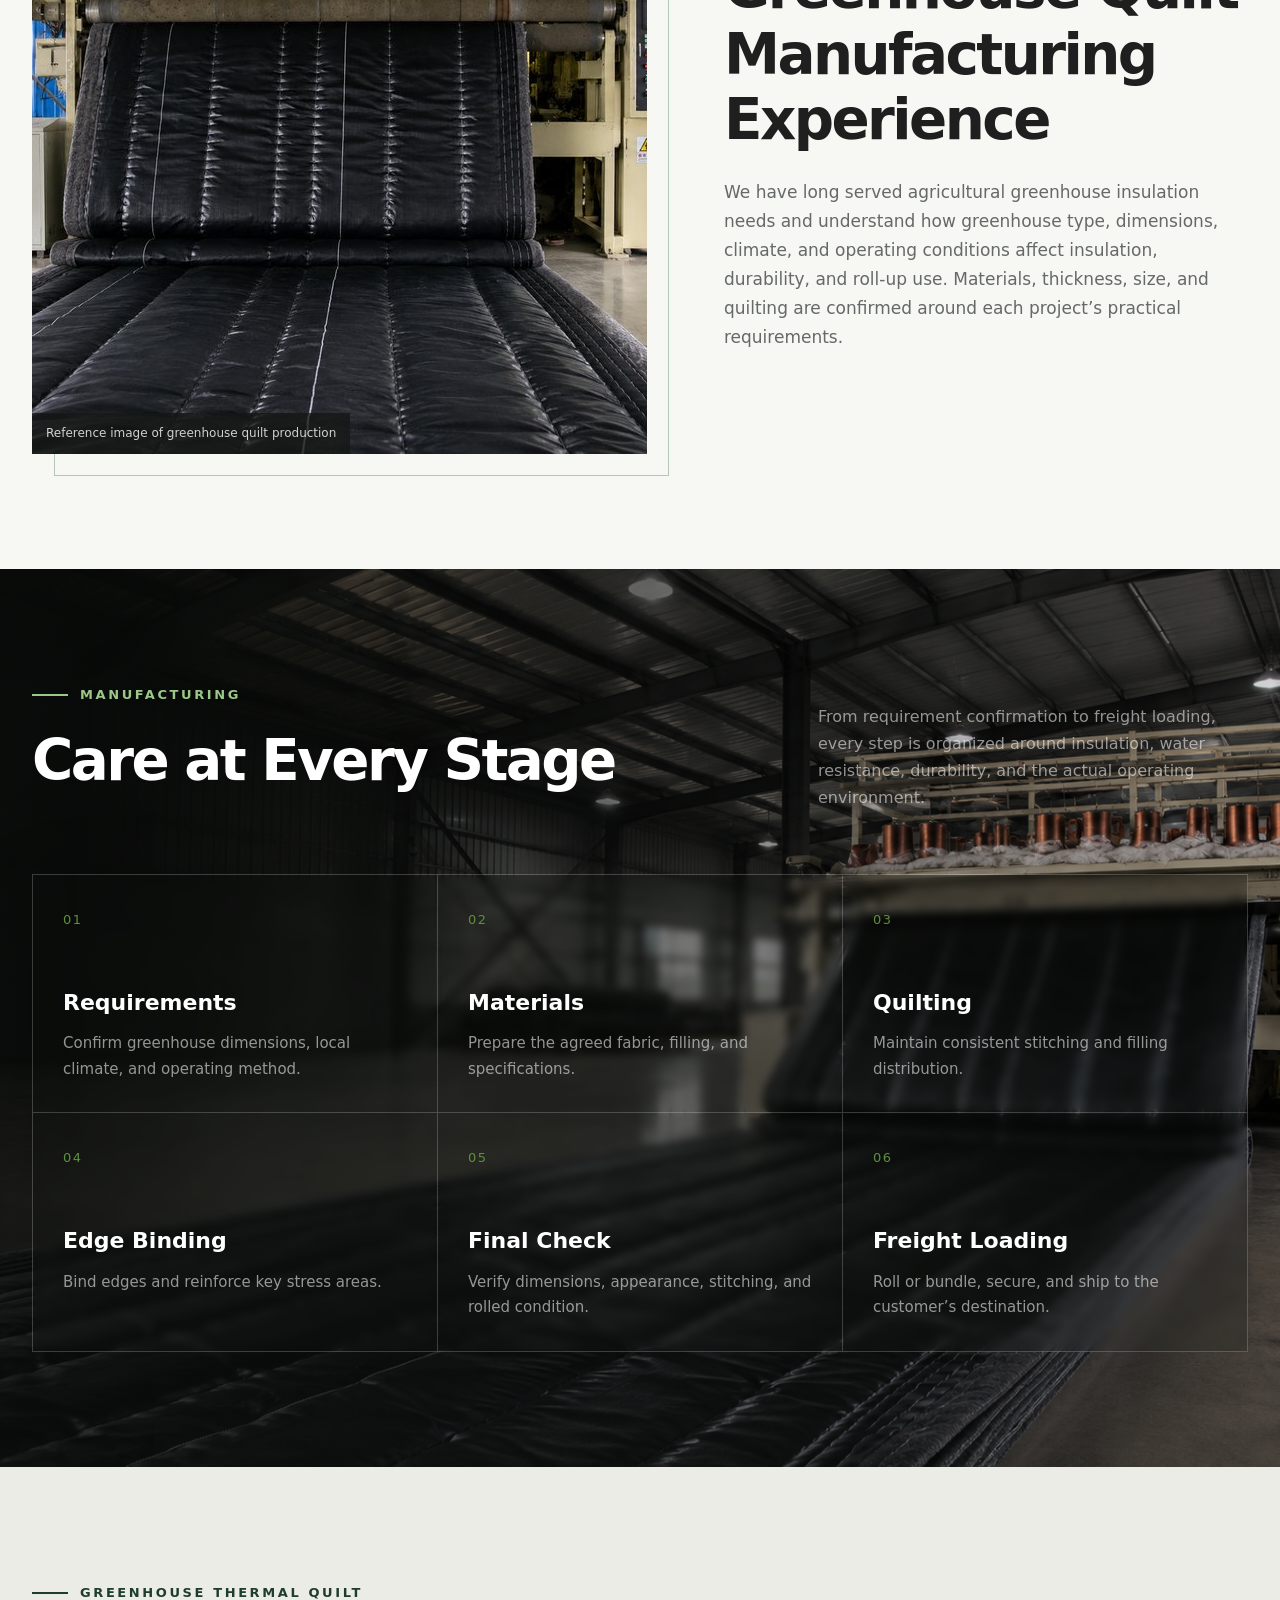
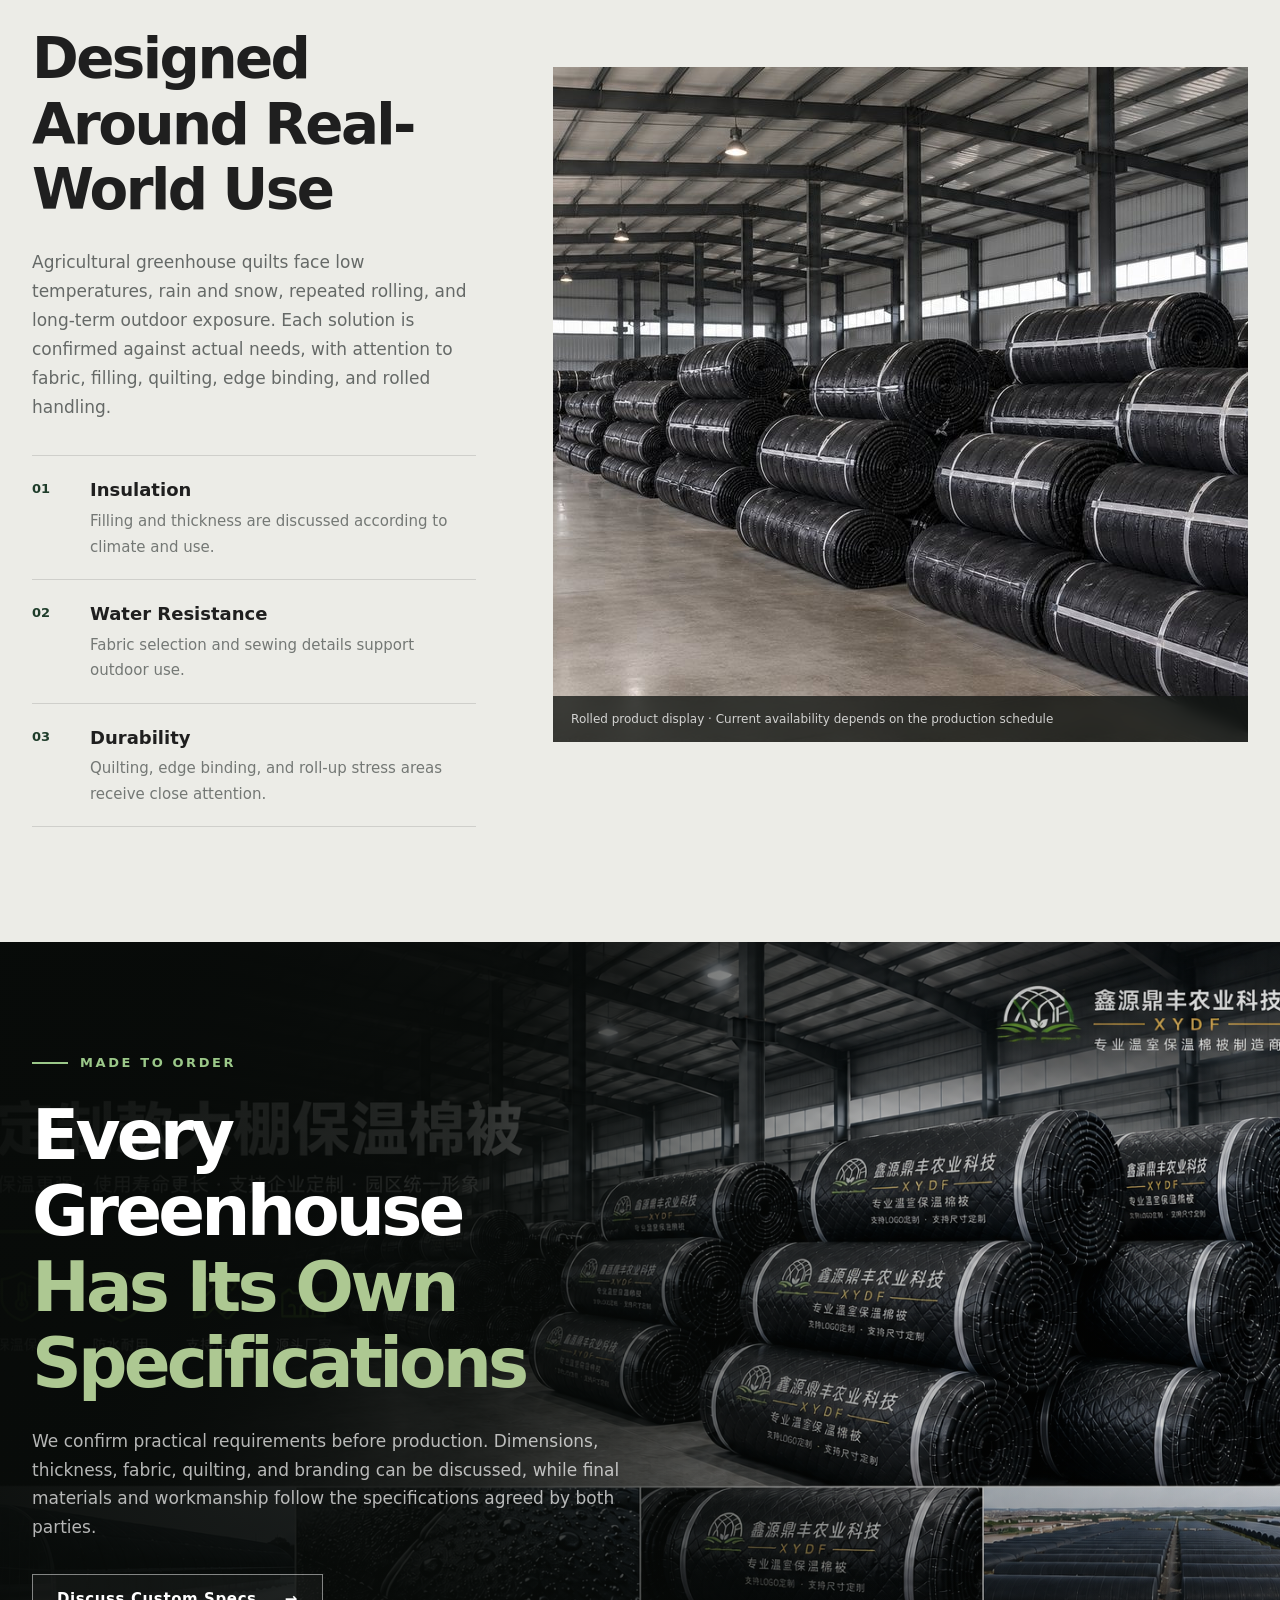
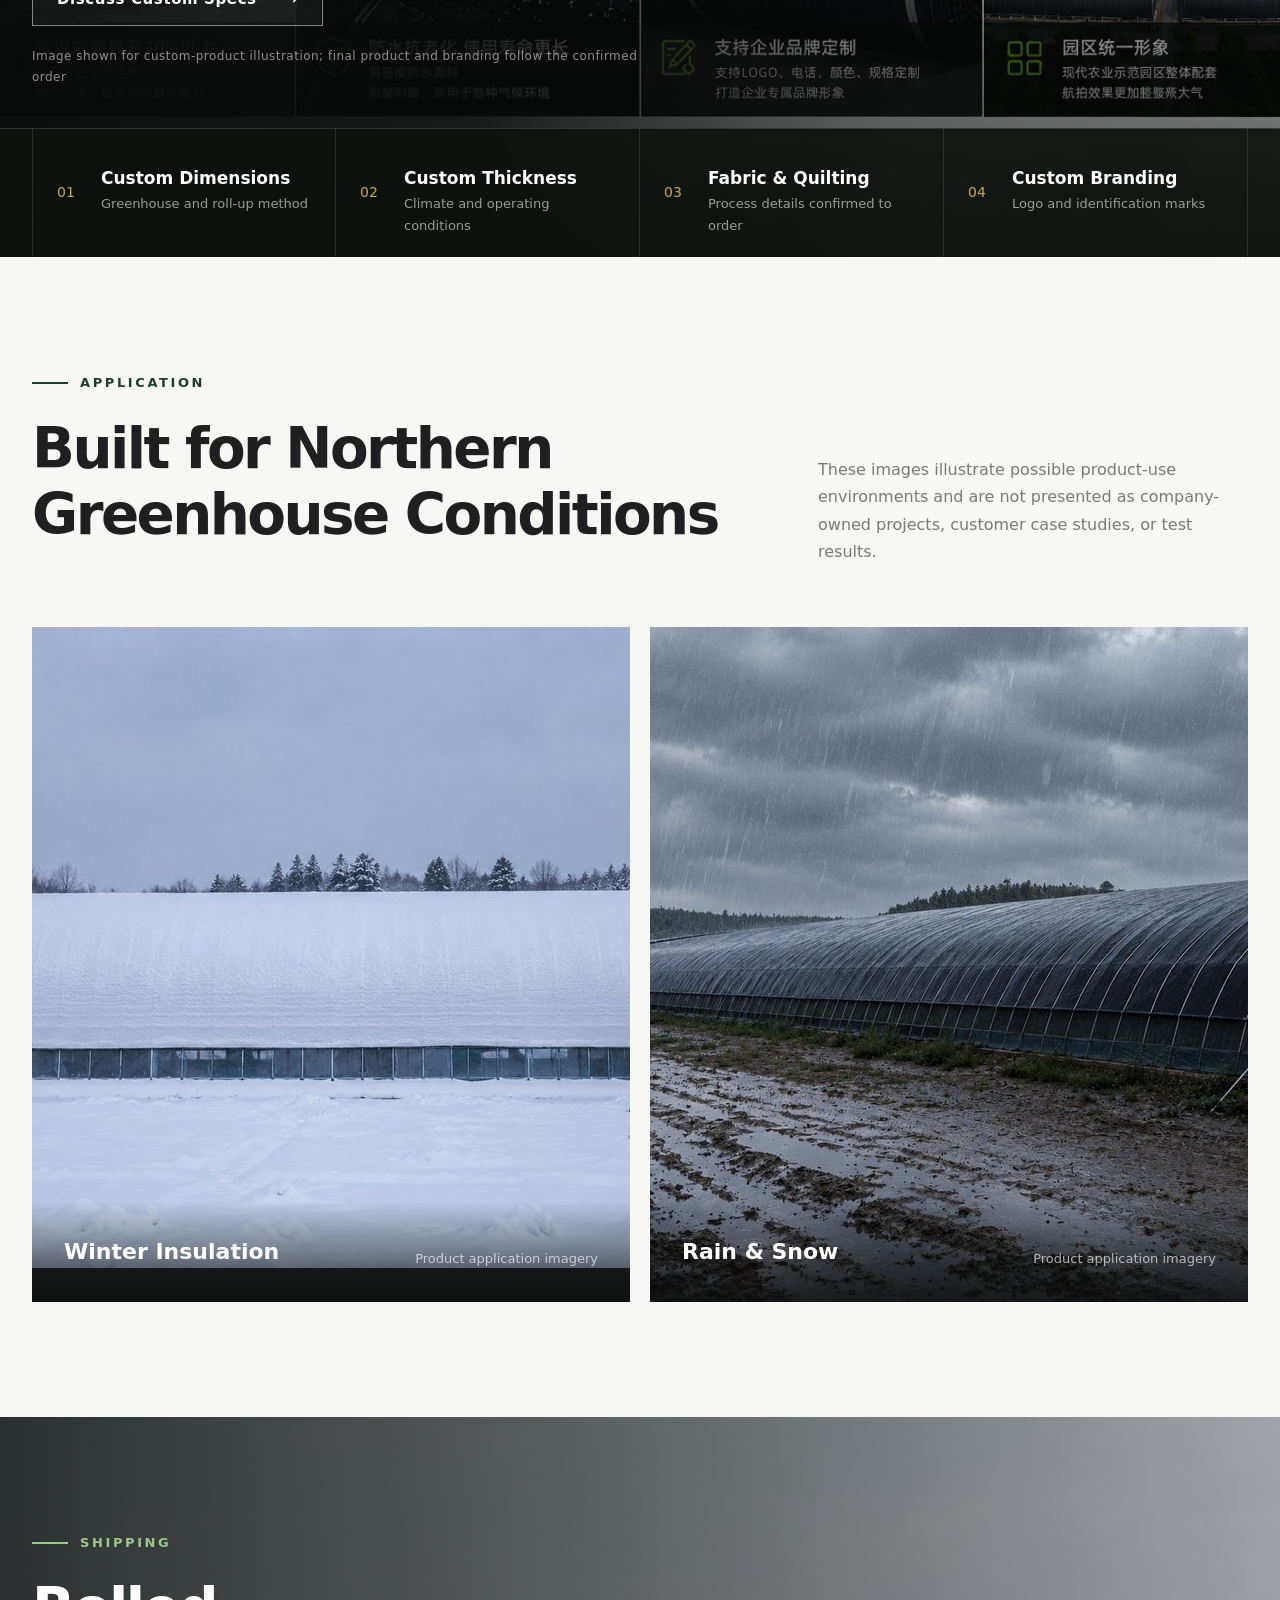
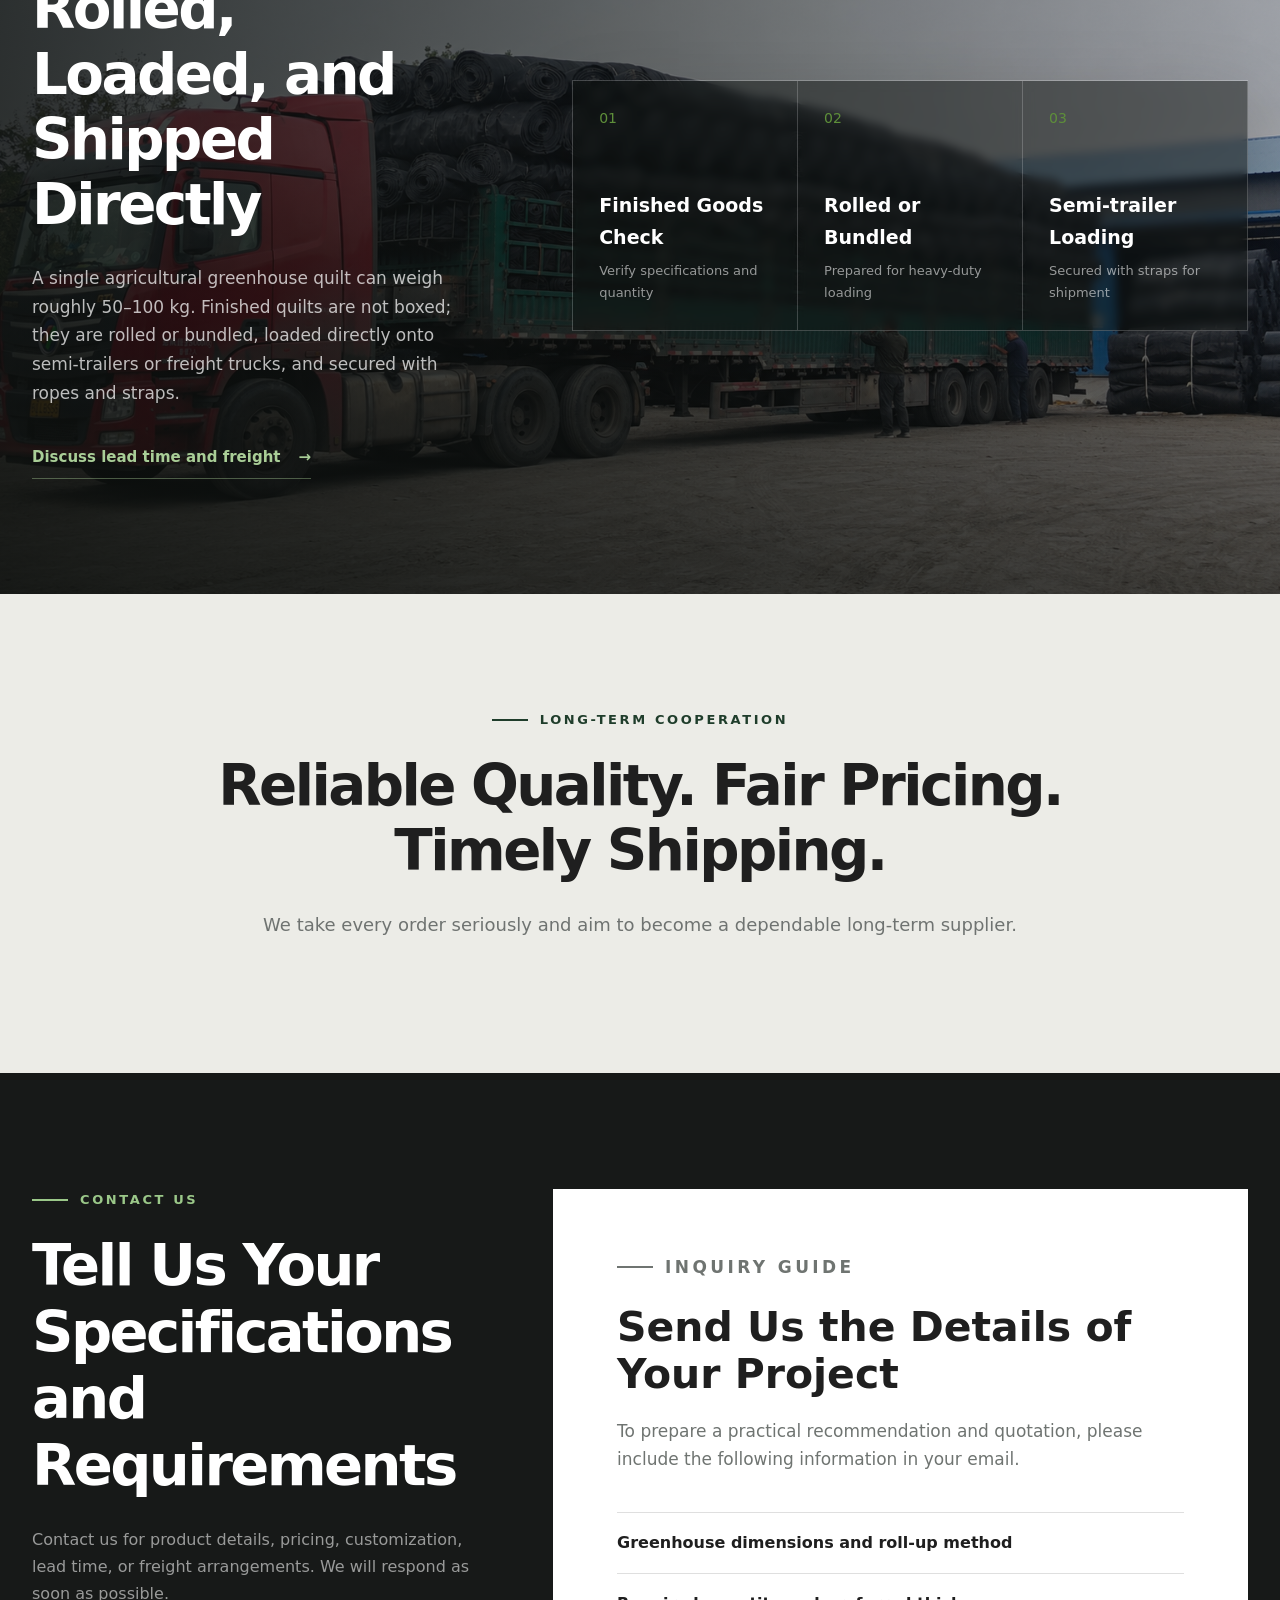
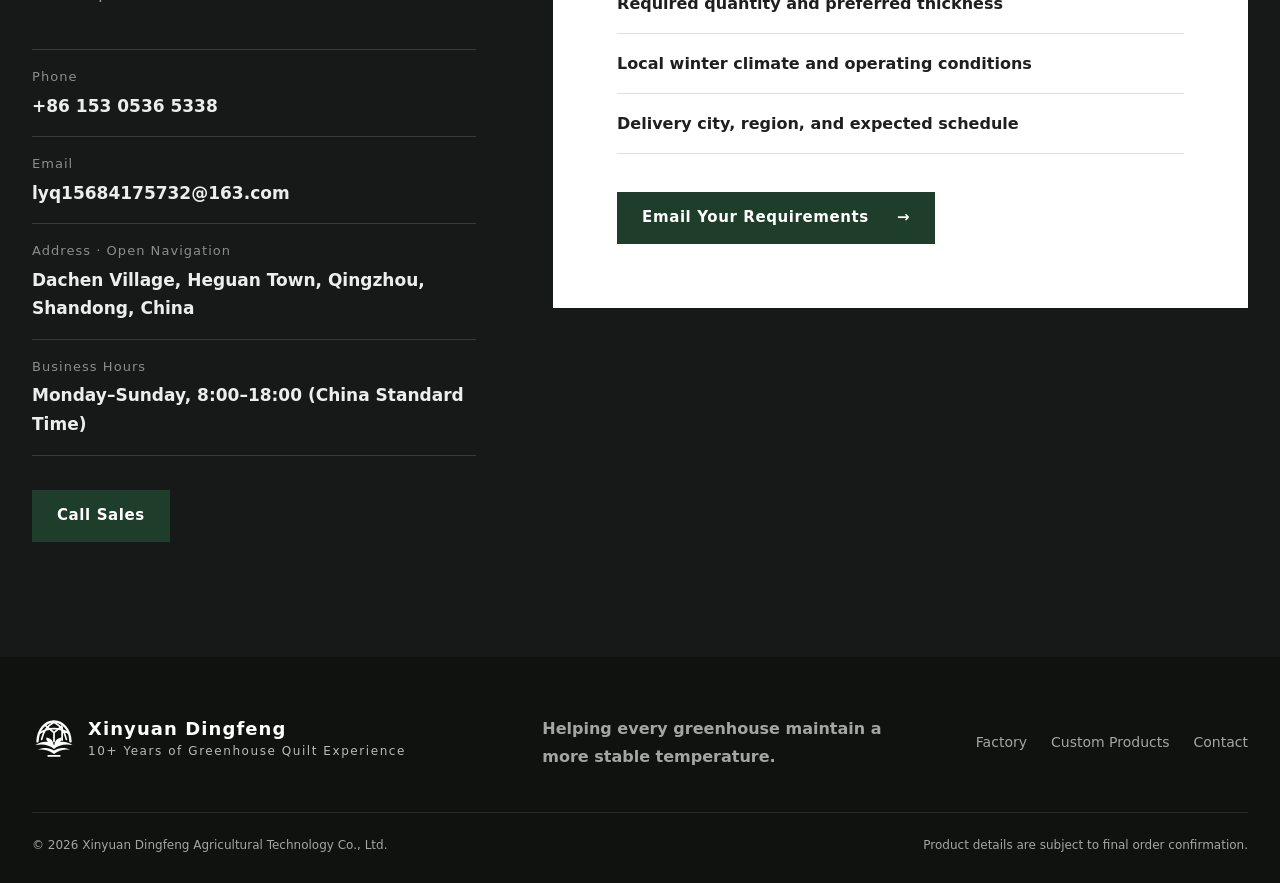
==== commit 2147a3e8: "Update company navigation address" ====
--- a/en.html
+++ b/en.html
@@ -234,7 +234,7 @@
           <div class="contact-list">
             <a href="tel:15305365338"><span>Phone</span><strong>+86 153 0536 5338</strong></a>
             <a href="mailto:lyq15684175732@163.com"><span>Email</span><strong>lyq15684175732@163.com</strong></a>
-            <a href="https://www.amap.com/search?query=%E9%9D%92%E5%B7%9E%E5%B8%82%E4%BD%95%E5%AE%98%E9%95%87" target="_blank" rel="noopener"><span>Address</span><strong>Heguan Town, Qingzhou, Shandong, China</strong></a>
+            <a href="https://uri.amap.com/search?keyword=%E5%B1%B1%E4%B8%9C%E7%9C%81%E9%9D%92%E5%B7%9E%E5%B8%82%E4%BD%95%E5%AE%98%E9%95%87%E5%A4%A7%E9%99%88%E6%9D%91&amp;city=%E6%BD%8D%E5%9D%8A&amp;callnative=1" target="_blank" rel="noopener" title="Open navigation in Amap"><span>Address · Open Navigation</span><strong>Dachen Village, Heguan Town, Qingzhou, Shandong, China</strong></a>
             <div><span>Business Hours</span><strong>Monday–Sunday, 8:00–18:00 (China Standard Time)</strong></div>
           </div>
           <a class="button button--primary" href="tel:15305365338">Call Sales</a>
--- a/assets/css/style.css
+++ b/assets/css/style.css
@@ -89,8 +89,8 @@
   cursor: pointer;
 }
 .menu-toggle span { display: block; width: 23px; height: 2px; margin: 6px auto; background: currentColor; transition: transform .25s ease; }
-.menu-toggle[aria-expanded="true"] span:first-child { transform: translateY(4px) rotate(45deg); }
-.menu-toggle[aria-expanded="true"] span:last-child { transform: translateY(-4px) rotate(-45deg); }
+.menu-toggle[aria-expanded="true"] span:first-child { transform: translateY(7px) rotate(45deg); }
+.menu-toggle[aria-expanded="true"] span:last-child { transform: translateY(-7px) rotate(-45deg); }
 .mobile-nav {
   display: none; position: fixed; inset: var(--header) 0 auto; padding: 18px 32px 30px;
   color: var(--ink); background: var(--paper); border-bottom: 1px solid var(--line);
@@ -162,15 +162,33 @@
 .media-note { position: absolute; z-index: 2; left: 0; bottom: 0; margin: 0; padding: 10px 14px; color: rgba(255, 255, 255, .8); background: rgba(20, 23, 21, .76); font-size: 12px; }
 .factory__body .lead, .product__body .lead { margin-bottom: 34px; color: #656967; font-size: 17px; }
 
-.process { color: var(--white); background: var(--ink); }
+.process {
+  position: relative; isolation: isolate; overflow: hidden;
+  color: var(--white); background: var(--ink) url("../img/machine.png") center 48% / cover no-repeat;
+}
+.process::before {
+  content: ""; position: absolute; inset: 0; z-index: -1;
+  background:
+    linear-gradient(90deg, rgba(10, 13, 11, .64) 0%, rgba(10, 13, 11, .36) 46%, rgba(10, 13, 11, .08) 100%),
+    linear-gradient(0deg, rgba(10, 13, 11, .3), rgba(10, 13, 11, .02) 60%, rgba(10, 13, 11, .1));
+}
 .section-heading { display: flex; align-items: end; justify-content: space-between; gap: 60px; margin-bottom: 54px; }
 .section-heading > div { max-width: 760px; }
 .section-heading > p { max-width: 430px; margin: 0 0 8px; color: #777b79; }
 .section-heading--light h2 { color: var(--white); }
 .section-heading--light > p { color: rgba(255, 255, 255, .55); }
-.process-grid { display: grid; grid-template-columns: repeat(3, 1fr); margin: 0; padding: 0; list-style: none; border-top: 1px solid rgba(255, 255, 255, .14); border-left: 1px solid rgba(255, 255, 255, .14); }
-.process-grid li { min-height: 235px; padding: 30px; border-right: 1px solid rgba(255, 255, 255, .14); border-bottom: 1px solid rgba(255, 255, 255, .14); transition: background .3s ease; }
-.process-grid li:hover { background: #282a29; }
+.process-grid {
+  display: grid; grid-template-columns: repeat(3, 1fr); margin: 0; padding: 0; list-style: none;
+  border-top: 1px solid rgba(255, 255, 255, .2); border-left: 1px solid rgba(255, 255, 255, .2);
+  box-shadow: 0 28px 80px rgba(0, 0, 0, .22);
+}
+.process-grid li {
+  min-height: 235px; padding: 30px;
+  background: rgba(13, 16, 14, .27); border-right: 1px solid rgba(255, 255, 255, .2); border-bottom: 1px solid rgba(255, 255, 255, .2);
+  backdrop-filter: blur(4px); -webkit-backdrop-filter: blur(4px);
+  transition: background .3s ease;
+}
+.process-grid li:hover { background: rgba(37, 43, 39, .78); }
 .process-grid span { color: var(--green-bright); font-size: 13px; letter-spacing: .12em; }
 .process-grid h3 { margin: 52px 0 10px; color: var(--white); font-size: 22px; }
 .process-grid p { margin-bottom: 0; color: rgba(255, 255, 255, .56); font-size: 15px; }
@@ -316,31 +334,63 @@
 
 @media (max-width: 760px) {
   :root { --header: 70px; }
-  .shell { width: min(100% - 38px, var(--shell)); }
-  .section-pad { padding-block: 76px; }
-  .brand__mark { width: 38px; height: 38px; }
-  .brand__copy strong { font-size: 16px; }
+  body { overflow-x: clip; }
+  .shell { width: min(100% - 32px, var(--shell)); }
+  .section-pad { padding-block: 70px; }
+  .nav-wrap { gap: 12px; }
+  .brand { gap: 9px; min-width: 0; }
+  .brand__mark { width: 36px; height: 36px; flex: 0 0 auto; }
+  .brand__copy { min-width: 0; }
+  .brand__copy strong { font-size: 15px; white-space: nowrap; }
   .brand__copy small { font-size: 10px; }
+  .menu-toggle { flex: 0 0 44px; }
+  .mobile-nav {
+    max-height: calc(100svh - var(--header));
+    padding: 14px 24px calc(24px + env(safe-area-inset-bottom));
+    overflow-y: auto;
+  }
   .nav-actions > .language-switch { display: none; }
   .mobile-language-switch { display: flex; }
-  .hero { min-height: 760px; height: 100svh; max-height: 900px; }
+  .hero { min-height: 840px; height: max(100svh, 840px); max-height: none; }
   .hero__shade { background: linear-gradient(90deg, rgba(13, 16, 14, .9), rgba(13, 16, 14, .46)), linear-gradient(0deg, rgba(13, 16, 14, .85), transparent 48%); }
-  .hero__inner { height: calc(100% - 108px); }
-  .hero__copy { width: 100%; padding-top: 10px; }
-  .hero h1 { font-size: clamp(46px, 13vw, 68px); }
-  .hero__lead { max-width: 92%; font-size: 15px; }
-  .hero__rail { min-height: 108px; grid-template-columns: repeat(2, 1fr); padding-inline: 19px; }
-  .hero__rail > div { grid-template-columns: 34px auto; padding: 13px 10px; }
-  .hero__rail > div:nth-child(n+3) { display: none; }
+  .hero__inner { height: calc(100% - 190px); }
+  .hero__copy { width: 100%; padding-top: 8px; }
+  .hero .eyebrow { margin-bottom: 16px; font-size: 12px; letter-spacing: .13em; }
+  .hero h1 { margin-bottom: 20px; font-size: clamp(38px, 11.5vw, 54px); line-height: 1.05; }
+  .hero__lead { max-width: 100%; margin-bottom: 24px; font-size: 15px; line-height: 1.7; }
+  .scene-label { margin-top: 16px; line-height: 1.5; }
+  .hero__rail {
+    min-height: 190px;
+    grid-template-columns: repeat(2, minmax(0, 1fr));
+    grid-template-rows: repeat(2, minmax(92px, 1fr));
+    padding-inline: 0;
+  }
+  .hero__rail > div {
+    min-width: 0;
+    grid-template-columns: 28px minmax(0, 1fr);
+    padding: 12px 10px;
+  }
+  .hero__rail > div:nth-child(n+3) {
+    display: grid;
+    border-top: 1px solid rgba(255, 255, 255, .11);
+  }
+  .hero__rail > div:nth-child(odd) { border-left: 1px solid rgba(255, 255, 255, .11); }
+  .hero__rail strong, .hero__rail small { min-width: 0; overflow-wrap: anywhere; }
   .manifesto__grid { grid-template-columns: 1fr; gap: 22px; }
-  .manifesto__copy h2, .factory h2, .section-heading h2, .product h2, .shipping h2, .cooperation h2, .contact h2 { font-size: 38px; }
+  .manifesto__copy h2, .factory h2, .section-heading h2, .product h2, .shipping h2, .cooperation h2, .contact h2 { font-size: clamp(32px, 9.5vw, 38px); }
   .manifesto__copy p { font-size: 16px; }
-  .factory__grid { gap: 62px; }
+  .factory__grid { gap: 48px; }
   .section-heading { display: block; margin-bottom: 38px; }
   .section-heading > p { margin-top: 20px; }
   .process-grid { grid-template-columns: 1fr 1fr; }
   .process-grid li { min-height: 205px; padding: 22px; }
   .process-grid h3 { margin-top: 36px; }
+  .process { background-position: 64% center; }
+  .process::before {
+    background:
+      linear-gradient(90deg, rgba(10, 13, 11, .64), rgba(10, 13, 11, .22)),
+      linear-gradient(0deg, rgba(10, 13, 11, .38), rgba(10, 13, 11, .05) 58%, rgba(10, 13, 11, .16));
+  }
   .custom {
     min-height: 880px; align-items: start;
     background-size: auto 150%; background-position: 66% top;
@@ -352,17 +402,27 @@
   }
   .custom__inner { padding: 86px 0 250px; }
   .custom__copy { width: 100%; }
-  .custom__copy h2 { font-size: clamp(43px, 12vw, 60px); }
-  .custom__copy > p:not(.eyebrow) { max-width: 92%; font-size: 15px; }
-  .custom__rail { min-height: 208px; grid-template-columns: 1fr 1fr; padding-inline: 19px; }
-  .custom__rail > div { grid-template-columns: 34px auto; padding: 12px 10px; }
+  .custom__copy h2 { font-size: clamp(38px, 11vw, 54px); }
+  .custom__copy > p:not(.eyebrow) { max-width: 100%; font-size: 15px; }
+  .custom__rail {
+    min-height: 220px;
+    grid-template-columns: repeat(2, minmax(0, 1fr));
+    grid-template-rows: repeat(2, minmax(108px, 1fr));
+    padding-inline: 0;
+  }
+  .custom__rail > div {
+    min-width: 0;
+    grid-template-columns: 28px minmax(0, 1fr);
+    padding: 12px 10px;
+  }
   .custom__rail > div:nth-child(3) { border-left: 1px solid rgba(255, 255, 255, .11); border-top: 1px solid rgba(255, 255, 255, .11); }
   .custom__rail > div:nth-child(4) { border-top: 1px solid rgba(255, 255, 255, .11); }
   .custom__rail strong { font-size: 15px; }
   .custom__rail small { font-size: 11px; }
+  .custom__rail strong, .custom__rail small { min-width: 0; overflow-wrap: anywhere; }
   .application-grid { grid-template-columns: 1fr; }
   .scene-card img { aspect-ratio: 1.35 / 1; }
-  .scene-card figcaption { padding: 24px; }
+  .scene-card figcaption { display: grid; gap: 3px; padding: 22px; }
   .shipping { min-height: 820px; }
   .shipping__image { object-position: 38% center; }
   .shipping__shade {
@@ -371,16 +431,31 @@
       linear-gradient(0deg, rgba(12, 15, 13, .68), rgba(12, 15, 13, .10));
   }
   .shipping__steps { grid-template-columns: 1fr; }
-  .shipping__steps > div { min-height: 150px; }
-  .contact__form { min-height: 880px; }
-  .contact__form iframe { height: 820px; }
+  .shipping__steps > div { min-height: 138px; padding: 22px; }
+  .contact__form { min-height: 1160px; }
+  .contact__form iframe { height: 1100px; }
   .contact__english-card { min-height: 0; }
   .footer__grid { grid-template-columns: 1fr; gap: 28px; }
   .footer nav { flex-wrap: wrap; }
   .footer__bottom { flex-direction: column; }
+  .footer { padding-bottom: calc(92px + env(safe-area-inset-bottom)); }
   .call-fab {
-    position: fixed; z-index: 45; right: 16px; bottom: 16px; display: inline-flex; align-items: center; gap: 8px;
-    min-height: 48px; padding: 0 17px; color: var(--white); background: var(--green); box-shadow: 0 12px 34px rgba(20, 37, 25, .34); font-size: 13px;
+    position: fixed; z-index: 45; right: 12px; bottom: max(12px, env(safe-area-inset-bottom));
+    display: inline-flex; align-items: center; justify-content: center; gap: 7px;
+    min-height: 46px; padding: 0 14px; color: var(--white); background: var(--green);
+    box-shadow: 0 12px 34px rgba(20, 37, 25, .34); font-size: 12px;
+  }
+  html[lang="en"] .hero { min-height: 1000px; height: max(100svh, 1000px); }
+  html[lang="en"] .hero__inner { height: calc(100% - 356px); }
+  html[lang="en"] .hero__rail {
+    min-height: 356px;
+    grid-template-rows: repeat(2, minmax(176px, 1fr));
+  }
+  html[lang="en"] .custom { min-height: 1000px; }
+  html[lang="en"] .custom__inner { padding-bottom: 330px; }
+  html[lang="en"] .custom__rail {
+    min-height: 300px;
+    grid-template-rows: repeat(2, minmax(148px, 1fr));
   }
 }
 
@@ -392,6 +467,12 @@
   .process-grid { grid-template-columns: 1fr; }
   .process-grid li { min-height: 190px; }
   .contact__form-head { display: grid; gap: 3px; }
+  .call-fab { width: 48px; min-height: 48px; padding: 0; border-radius: 50%; }
+  .call-fab strong {
+    position: absolute; width: 1px; height: 1px; padding: 0; margin: -1px;
+    overflow: hidden; clip: rect(0, 0, 0, 0); white-space: nowrap; border: 0;
+  }
+  html[lang="en"] .hero__actions { grid-template-columns: 1fr; }
 }
 
 @media (prefers-reduced-motion: reduce) {
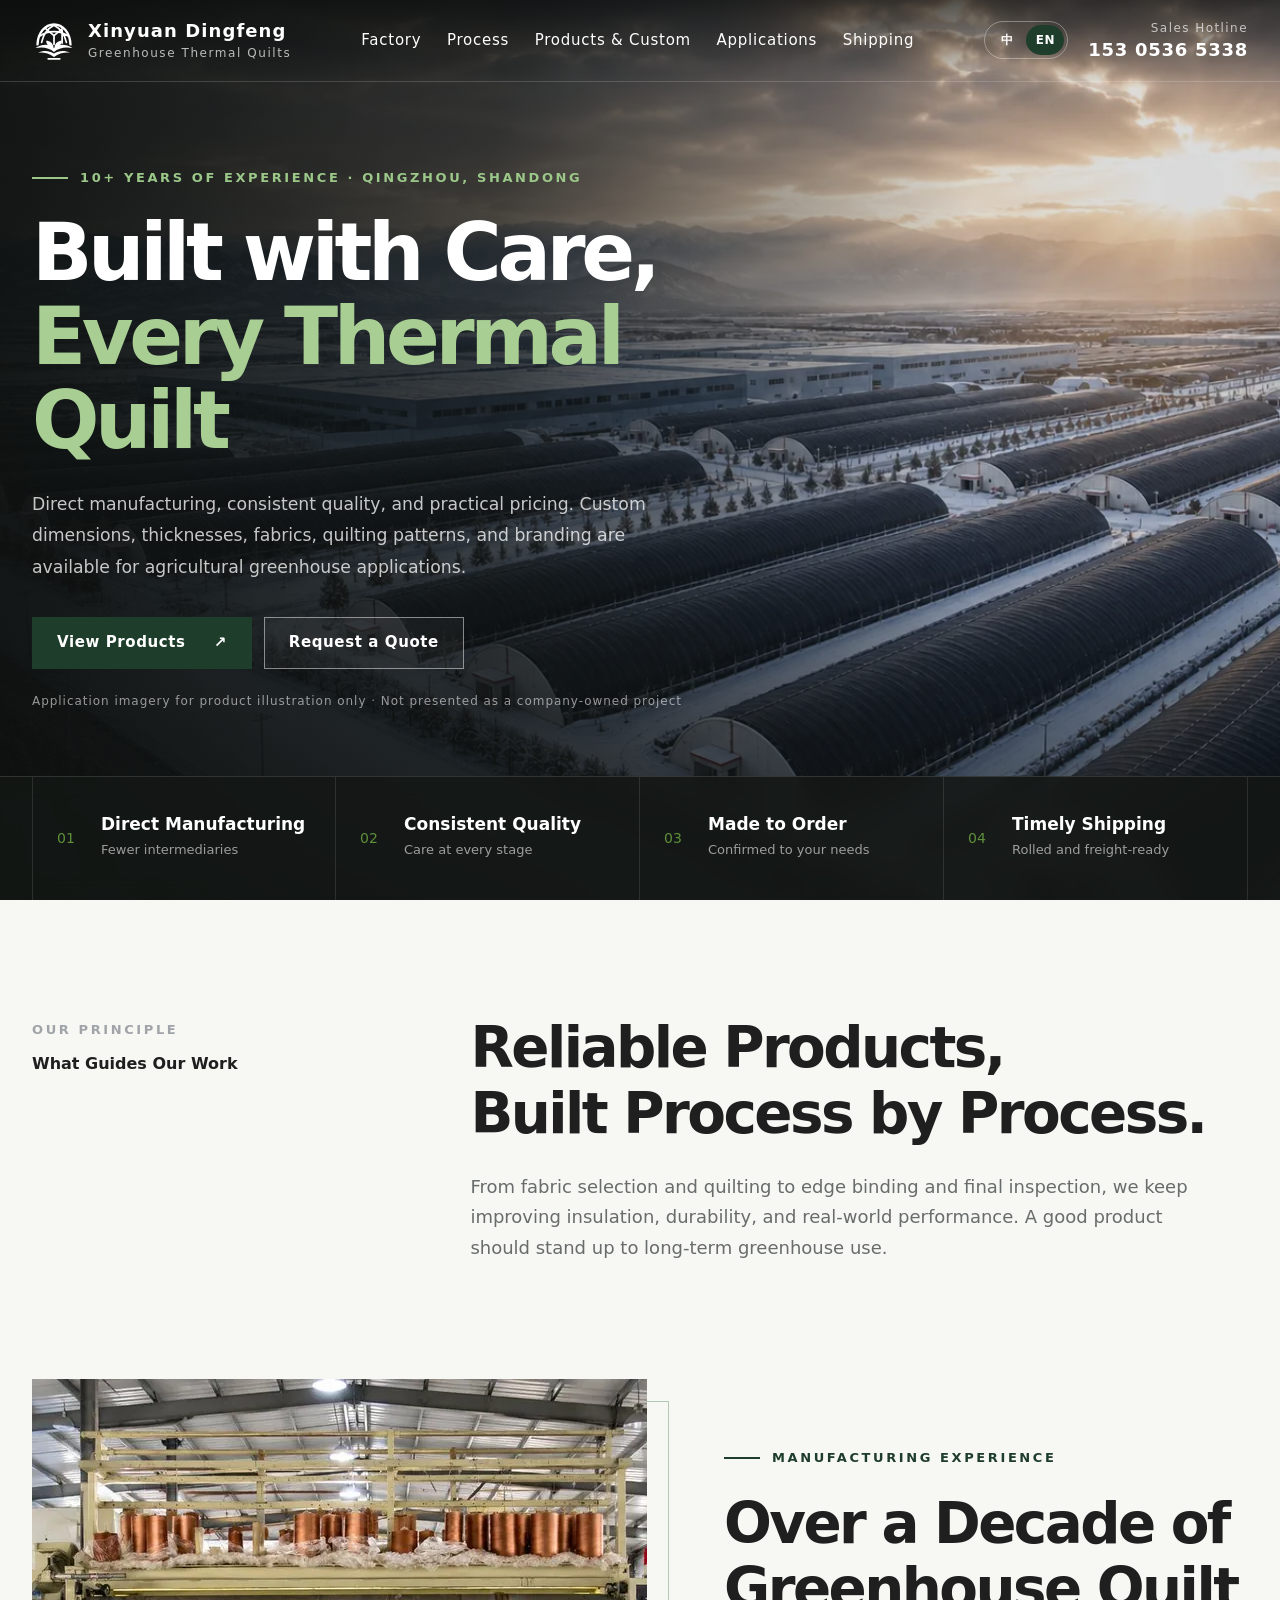
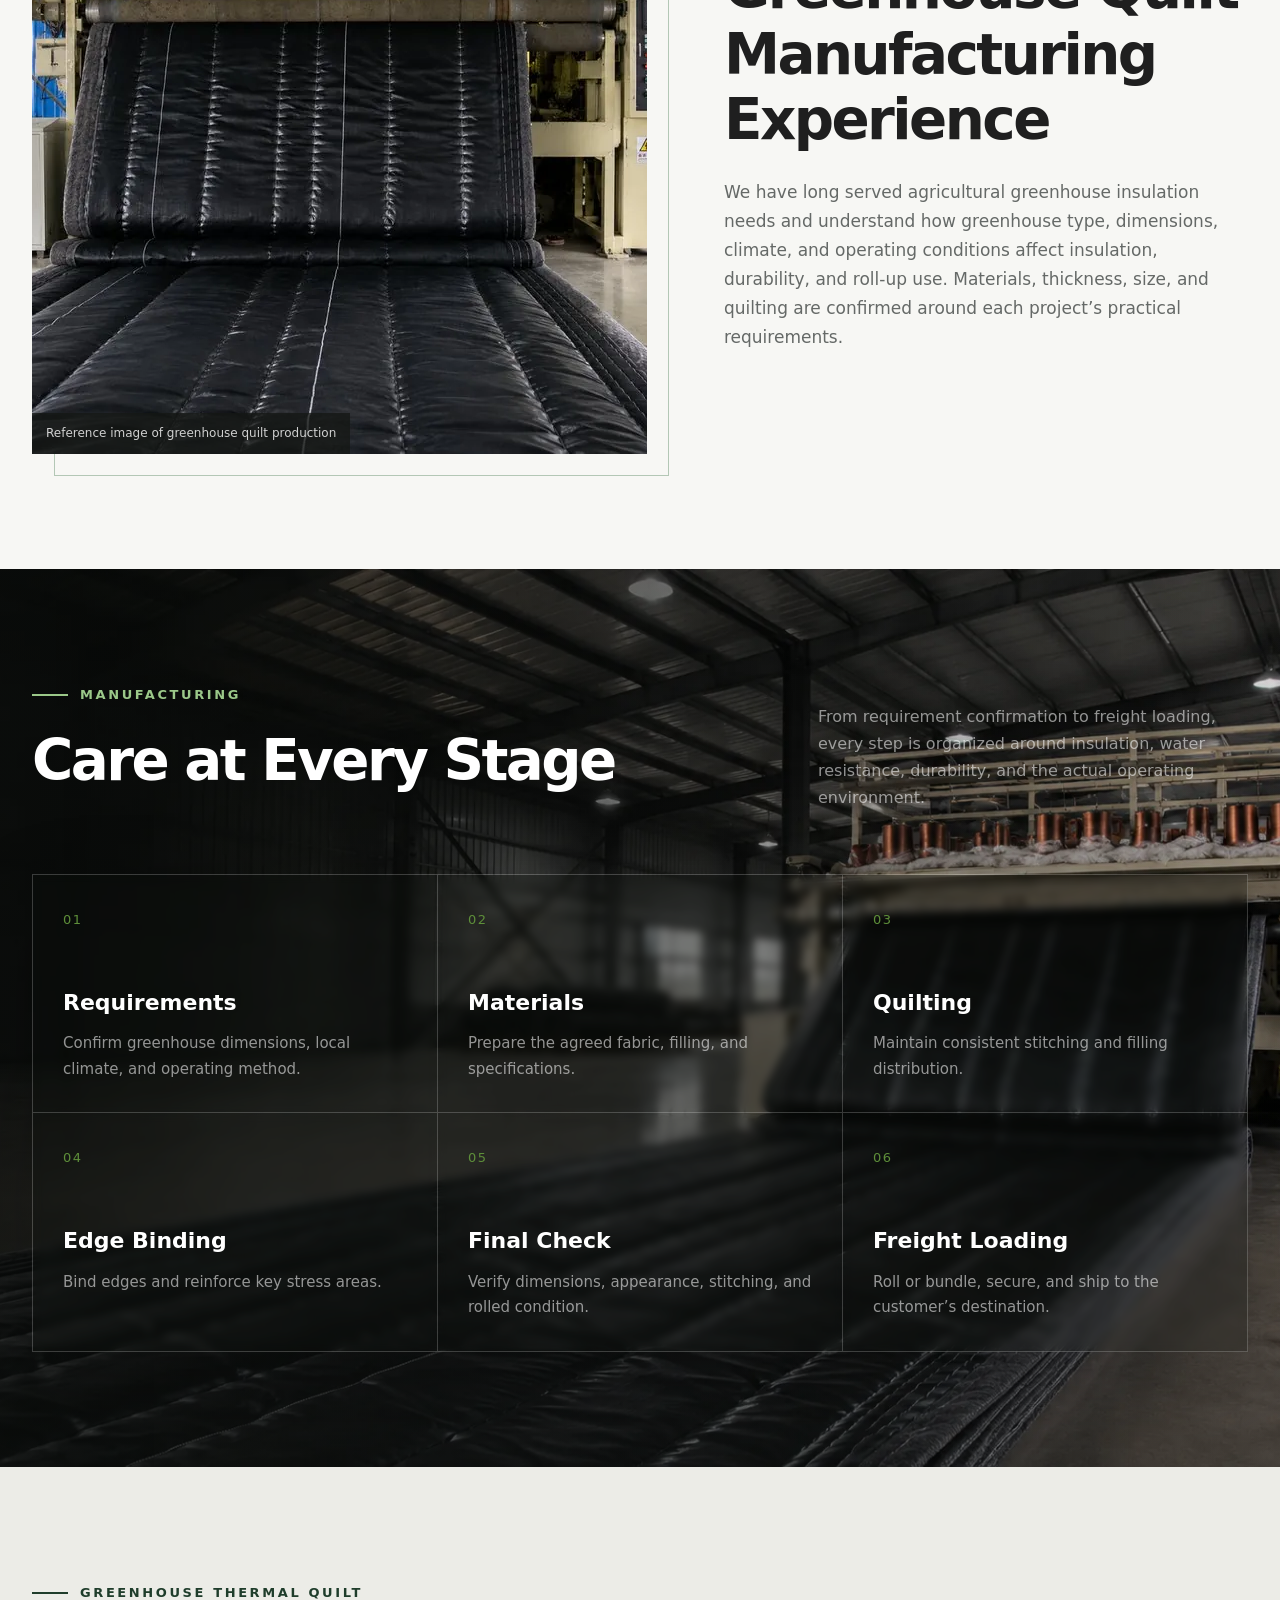
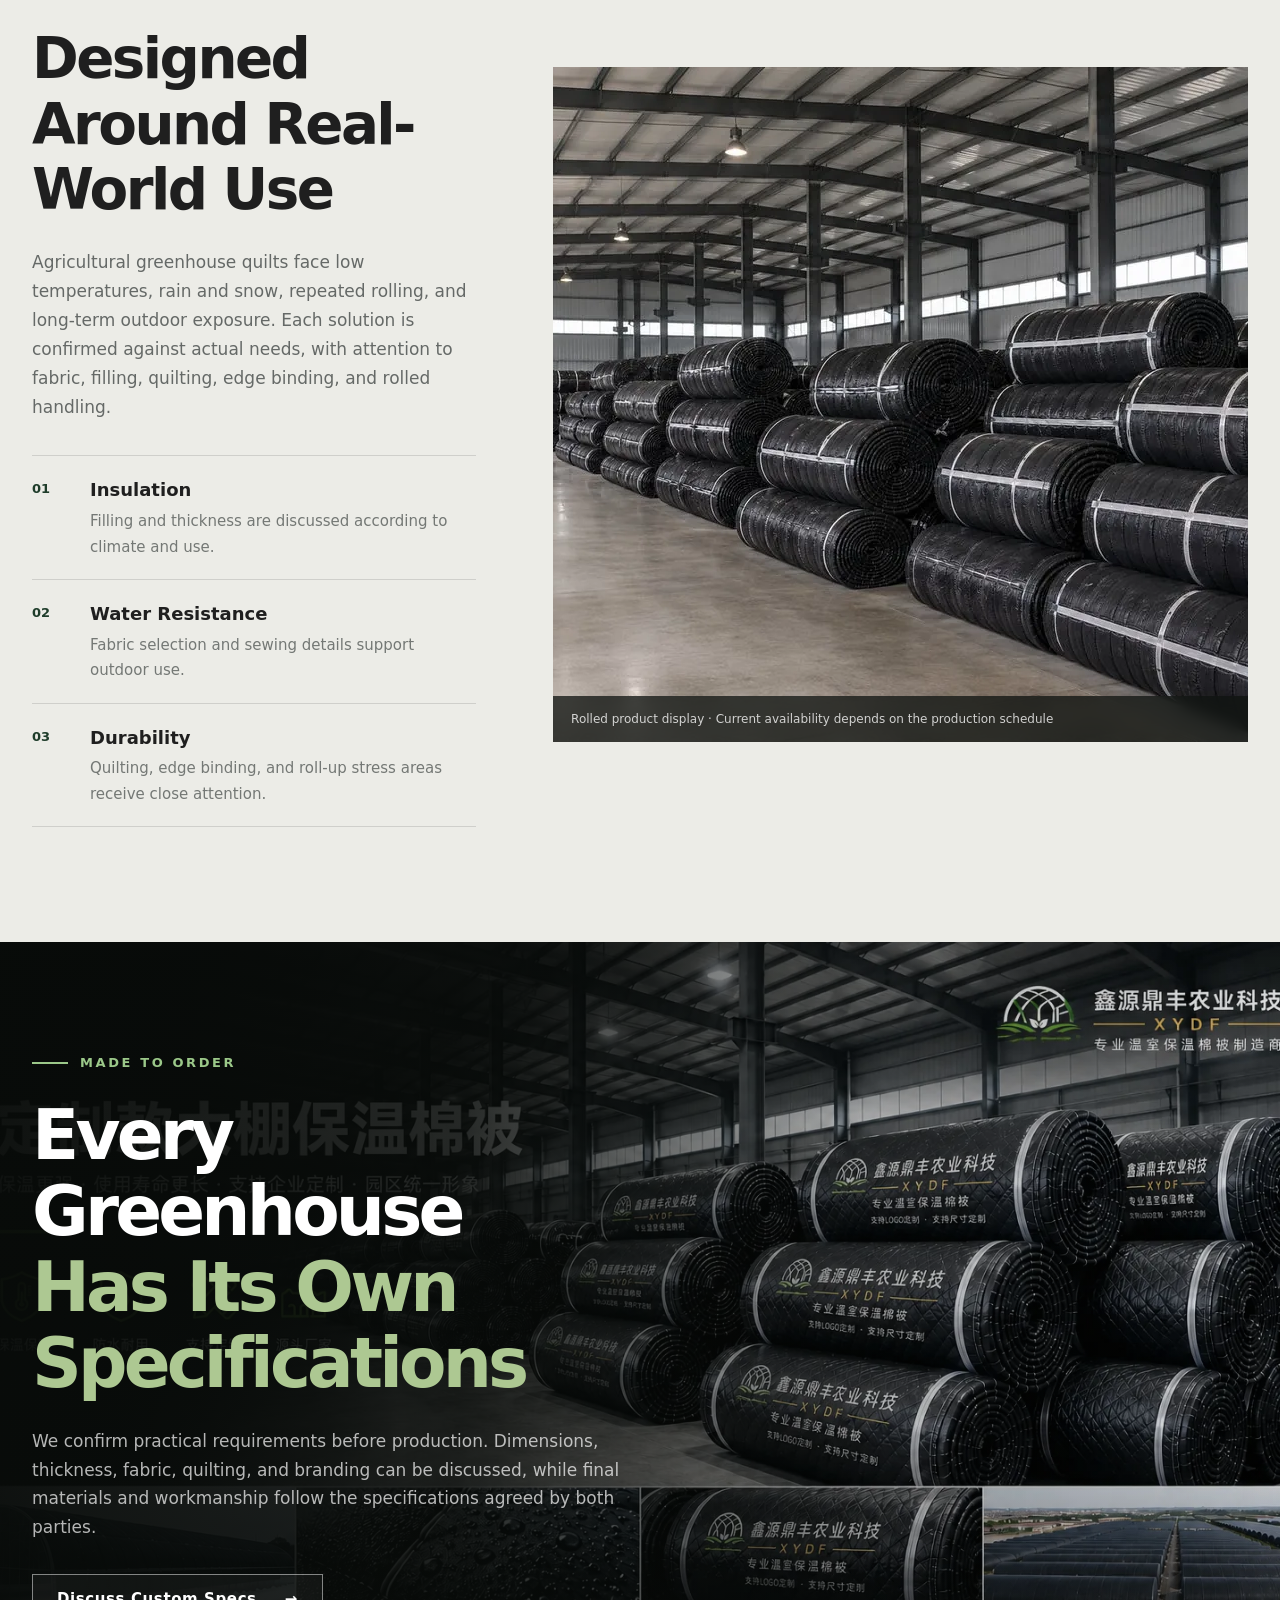
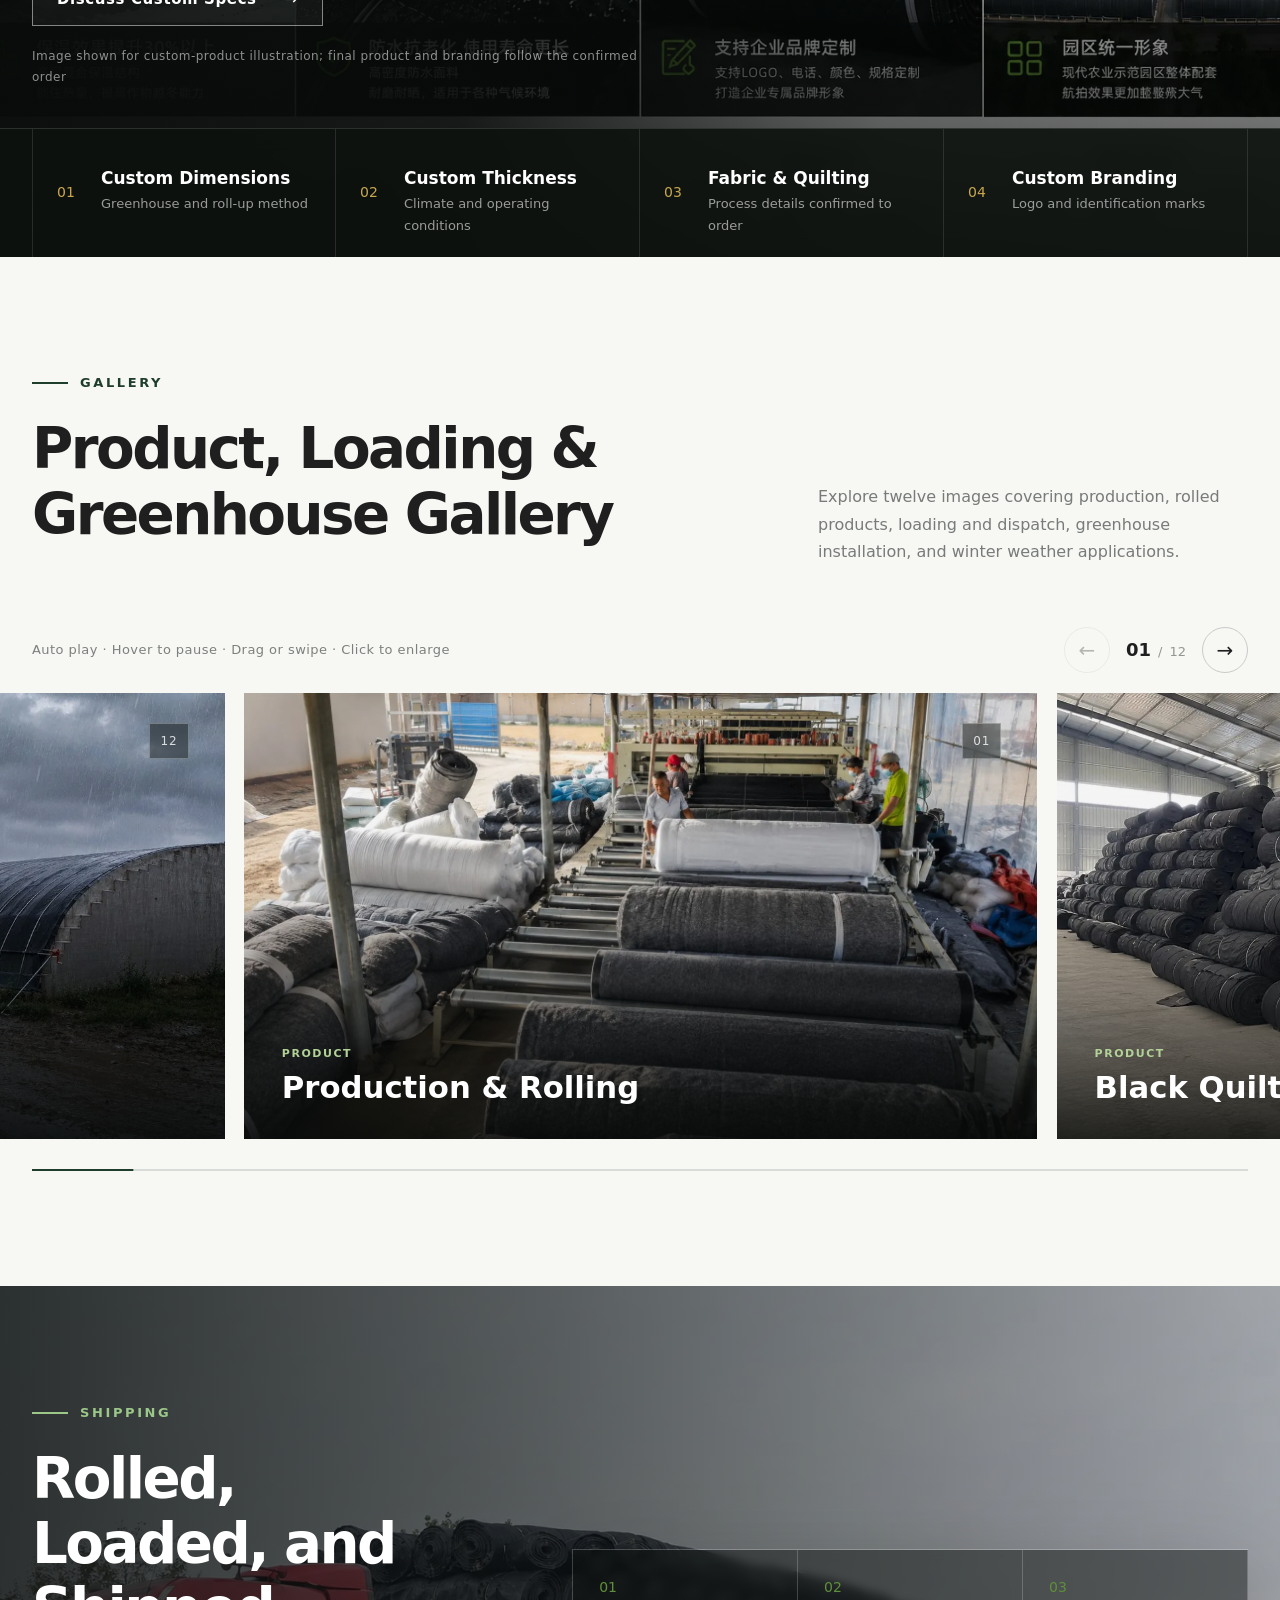
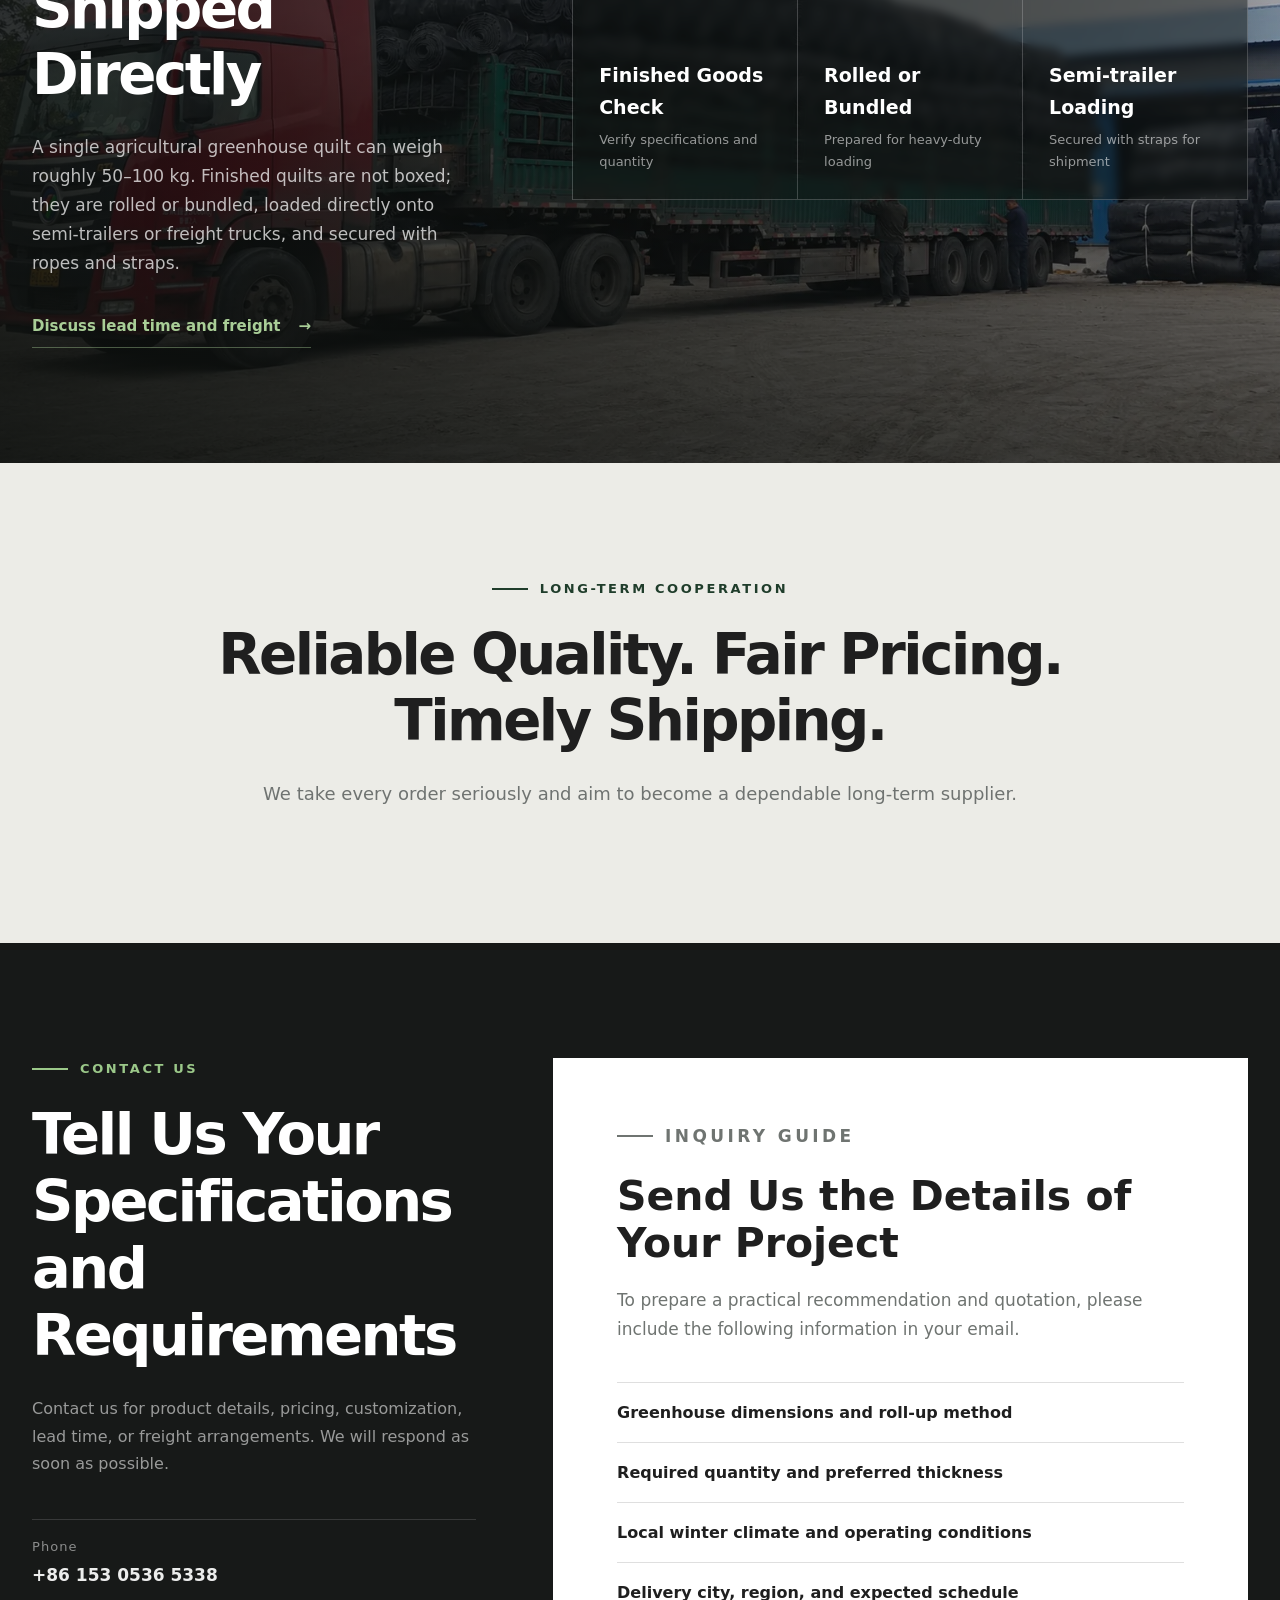
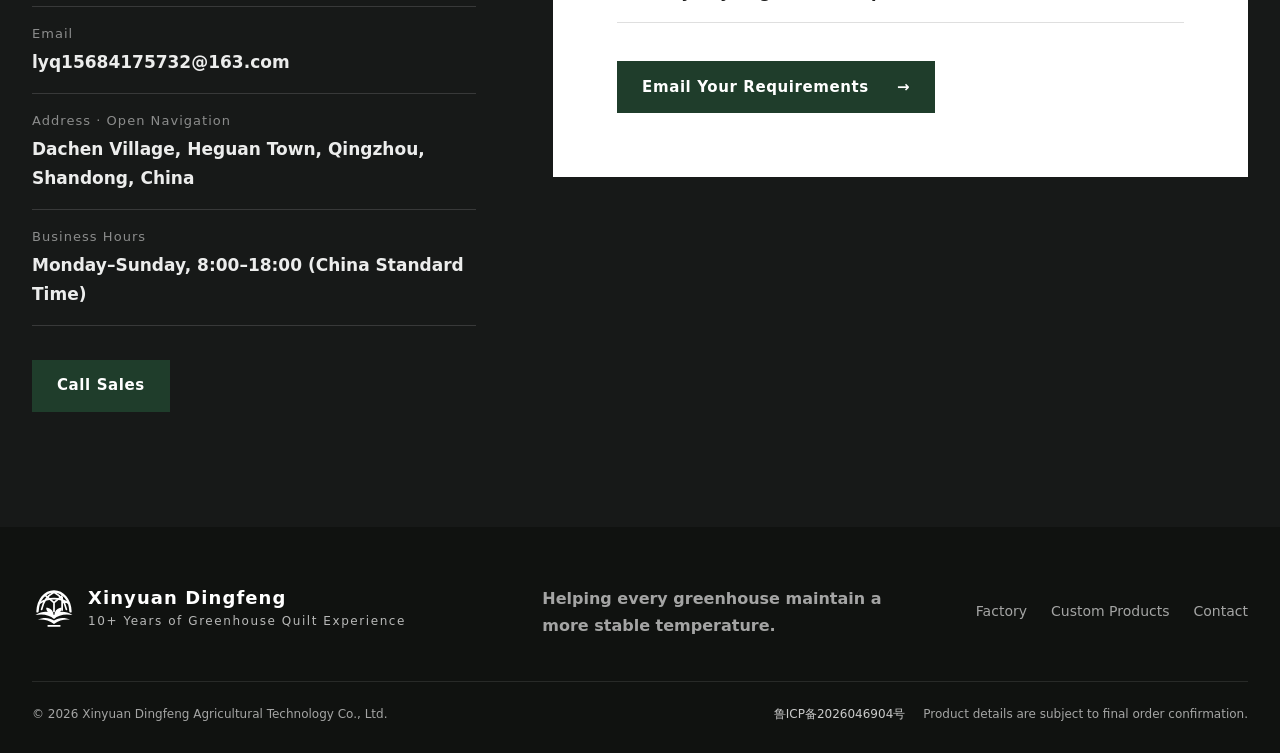
==== commit 5c7500ed: "新增循环产品图册并优化网页图片" ====
--- a/en.html
+++ b/en.html
@@ -14,7 +14,7 @@
   <link rel="alternate" hreflang="en" href="en.html">
   <link rel="alternate" hreflang="x-default" href="index.html">
   <link rel="icon" href="assets/img/logo.svg" type="image/svg+xml">
-  <link rel="preload" href="assets/img/First_photo2_clean.png" as="image" type="image/png" fetchpriority="high">
+  <link rel="preload" href="assets/img/First_photo2_clean.webp" as="image" type="image/webp" fetchpriority="high">
   <link rel="stylesheet" href="assets/css/style.css">
   <script>document.documentElement.classList.add('js');</script>
 </head>
@@ -70,7 +70,7 @@
 
   <main id="main">
     <section class="hero" id="top" aria-labelledby="hero-title">
-      <img class="hero__image" src="assets/img/First_photo2_clean.png" alt="Greenhouses covered with black thermal quilts in a winter landscape" width="1829" height="860">
+      <img class="hero__image" src="assets/img/First_photo2_clean.webp" alt="Greenhouses covered with black thermal quilts in a winter landscape" width="1829" height="860">
       <div class="hero__shade"></div>
       <div class="shell hero__inner">
         <div class="hero__copy reveal">
@@ -108,7 +108,7 @@
     <section class="factory section-pad" id="factory" aria-labelledby="factory-title">
       <div class="shell factory__grid">
         <div class="factory__media reveal">
-          <img src="assets/img/factory.jpg" alt="Reference view of greenhouse thermal quilt production" width="1200" height="675" loading="lazy">
+          <img src="assets/img/factory.webp" alt="Reference view of greenhouse thermal quilt production" width="1200" height="675" loading="lazy">
           <p class="media-note">Reference image of greenhouse quilt production</p>
         </div>
         <div class="factory__body reveal">
@@ -152,7 +152,7 @@
           </ul>
         </div>
         <figure class="product__media reveal">
-          <img src="assets/img/product1.jpg" alt="Rolled black thermal quilts for agricultural greenhouses" width="1200" height="675" loading="lazy">
+          <img src="assets/img/product1.webp" alt="Rolled black thermal quilts for agricultural greenhouses" width="1200" height="675" loading="lazy">
           <figcaption>Rolled product display · Current availability depends on the production schedule</figcaption>
         </figure>
       </div>
@@ -181,26 +181,95 @@
       <div class="shell">
         <div class="section-heading reveal">
           <div>
-            <p class="eyebrow"><span></span>APPLICATION</p>
-            <h2 id="application-title">Built for Northern Greenhouse Conditions</h2>
-          </div>
-          <p>These images illustrate possible product-use environments and are not presented as company-owned projects, customer case studies, or test results.</p>
-        </div>
-        <div class="application-grid">
-          <figure class="scene-card reveal">
-            <img src="assets/img/snow_image.jpg" alt="Greenhouses covered with black thermal quilts during heavy snow" width="1200" height="641" loading="lazy">
-            <figcaption><span>Winter Insulation</span><small>Product application imagery</small></figcaption>
-          </figure>
-          <figure class="scene-card reveal">
-            <img src="assets/img/rain_image.jpg" alt="Greenhouses covered with black thermal quilts in rainy conditions" width="1200" height="675" loading="lazy">
-            <figcaption><span>Rain &amp; Snow</span><small>Product application imagery</small></figcaption>
-          </figure>
-        </div>
+            <p class="eyebrow"><span></span>GALLERY</p>
+            <h2 id="application-title">Product, Loading &amp; Greenhouse Gallery</h2>
+          </div>
+          <p>Explore twelve images covering production, rolled products, loading and dispatch, greenhouse installation, and winter weather applications.</p>
+        </div>
+      </div>
+
+      <div class="gallery reveal" data-gallery>
+        <div class="shell gallery__toolbar">
+          <p class="gallery__hint">Auto play · Hover to pause · Drag or swipe · Click to enlarge</p>
+          <div class="gallery__controls">
+            <button class="gallery__arrow" type="button" data-gallery-prev aria-label="Previous image">←</button>
+            <span class="gallery__counter" aria-live="polite"><strong data-gallery-current>01</strong><span>/</span><span data-gallery-total>12</span></span>
+            <button class="gallery__arrow" type="button" data-gallery-next aria-label="Next image">→</button>
+          </div>
+        </div>
+
+        <div class="gallery__viewport" data-gallery-viewport tabindex="0" aria-label="Horizontal product, loading and greenhouse gallery. Use the left and right arrow keys to browse.">
+          <div class="gallery__track">
+            <button class="gallery-card" type="button" data-gallery-item aria-label="Open large image: Production and rolling">
+              <img src="assets/img/gallery/01-production.webp" alt="Rolled greenhouse thermal quilts on the production line" width="1600" height="900" loading="lazy" decoding="async" draggable="false">
+              <span class="gallery-card__shade"></span><span class="gallery-card__meta"><small>PRODUCT</small><strong>Production &amp; Rolling</strong></span><span class="gallery-card__number">01</span>
+            </button>
+            <button class="gallery-card" type="button" data-gallery-item aria-label="Open large image: Black quilt inventory">
+              <img src="assets/img/gallery/02-black-rolls.webp" alt="Black rolled thermal quilts stacked in the warehouse" width="1448" height="1086" loading="lazy" decoding="async" draggable="false">
+              <span class="gallery-card__shade"></span><span class="gallery-card__meta"><small>PRODUCT</small><strong>Black Quilt Inventory</strong></span><span class="gallery-card__number">02</span>
+            </button>
+            <button class="gallery-card" type="button" data-gallery-item aria-label="Open large image: White quilt rolls">
+              <img src="assets/img/gallery/03-white-rolls.webp" alt="White rolled greenhouse thermal quilts in storage" width="1447" height="1087" loading="lazy" decoding="async" draggable="false">
+              <span class="gallery-card__shade"></span><span class="gallery-card__meta"><small>PRODUCT</small><strong>White Quilt Rolls</strong></span><span class="gallery-card__number">03</span>
+            </button>
+            <button class="gallery-card" type="button" data-gallery-item aria-label="Open large image: Loaded for dispatch">
+              <img src="assets/img/gallery/04-loading.webp" alt="Red truck fully loaded with rolled greenhouse quilts" width="1600" height="900" loading="lazy" decoding="async" draggable="false">
+              <span class="gallery-card__shade"></span><span class="gallery-card__meta"><small>SHIPPING</small><strong>Loaded for Dispatch</strong></span><span class="gallery-card__number">04</span>
+            </button>
+            <button class="gallery-card" type="button" data-gallery-item aria-label="Open large image: Trucks ready">
+              <img src="assets/img/gallery/05-fleet.webp" alt="Two loaded freight trucks ready for dispatch" width="1600" height="900" loading="lazy" decoding="async" draggable="false">
+              <span class="gallery-card__shade"></span><span class="gallery-card__meta"><small>SHIPPING</small><strong>Trucks Ready</strong></span><span class="gallery-card__number">05</span>
+            </button>
+            <button class="gallery-card" type="button" data-gallery-item aria-label="Open large image: Secured full load">
+              <img src="assets/img/gallery/06-secured-load.webp" alt="Rear view of a secured full load of rolled quilts" width="1600" height="900" loading="lazy" decoding="async" draggable="false">
+              <span class="gallery-card__shade"></span><span class="gallery-card__meta"><small>SHIPPING</small><strong>Secured Full Load</strong></span><span class="gallery-card__number">06</span>
+            </button>
+            <button class="gallery-card" type="button" data-gallery-item aria-label="Open large image: Product dispatch">
+              <img src="assets/img/gallery/07-dispatch.webp" alt="Freight truck carrying rolled finished products" width="1600" height="900" loading="lazy" decoding="async" draggable="false">
+              <span class="gallery-card__shade"></span><span class="gallery-card__meta"><small>SHIPPING</small><strong>Product Dispatch</strong></span><span class="gallery-card__number">07</span>
+            </button>
+            <button class="gallery-card" type="button" data-gallery-item aria-label="Open large image: Product and application overview">
+              <img src="assets/img/gallery/08-overview.webp" alt="Combined view of loading, storage, products, and greenhouse applications" width="1600" height="900" loading="lazy" decoding="async" draggable="false">
+              <span class="gallery-card__shade"></span><span class="gallery-card__meta"><small>OVERVIEW</small><strong>Product &amp; Application Overview</strong></span><span class="gallery-card__number">08</span>
+            </button>
+            <button class="gallery-card" type="button" data-gallery-item aria-label="Open large image: Greenhouse panorama">
+              <img src="assets/img/gallery/09-greenhouse-overview.webp" alt="Panoramic view of multiple covered greenhouses" width="1600" height="900" loading="lazy" decoding="async" draggable="false">
+              <span class="gallery-card__shade"></span><span class="gallery-card__meta"><small>GREENHOUSE</small><strong>Greenhouse Panorama</strong></span><span class="gallery-card__number">09</span>
+            </button>
+            <button class="gallery-card" type="button" data-gallery-item aria-label="Open large image: Greenhouse rows">
+              <img src="assets/img/gallery/10-greenhouse-row.webp" alt="Rows of greenhouses in an agricultural application setting" width="1600" height="900" loading="lazy" decoding="async" draggable="false">
+              <span class="gallery-card__shade"></span><span class="gallery-card__meta"><small>GREENHOUSE</small><strong>Greenhouse Rows</strong></span><span class="gallery-card__number">10</span>
+            </button>
+            <button class="gallery-card" type="button" data-gallery-item aria-label="Open large image: Winter insulation">
+              <img src="assets/img/snow_image.webp" alt="Greenhouse application in heavy winter snow" width="1200" height="641" loading="lazy" decoding="async" draggable="false">
+              <span class="gallery-card__shade"></span><span class="gallery-card__meta"><small>WEATHER</small><strong>Winter Insulation</strong></span><span class="gallery-card__number">11</span>
+            </button>
+            <button class="gallery-card" type="button" data-gallery-item aria-label="Open large image: Rain and snow conditions">
+              <img src="assets/img/rain_image.webp" alt="Covered greenhouse in rainy and snowy weather" width="1200" height="675" loading="lazy" decoding="async" draggable="false">
+              <span class="gallery-card__shade"></span><span class="gallery-card__meta"><small>WEATHER</small><strong>Rain &amp; Snow Conditions</strong></span><span class="gallery-card__number">12</span>
+            </button>
+          </div>
+        </div>
+
+        <div class="shell"><div class="gallery__progress" aria-hidden="true"><span data-gallery-progress></span></div></div>
+
+        <dialog class="gallery-lightbox" data-gallery-lightbox aria-label="Large gallery viewer">
+          <div class="gallery-lightbox__panel">
+            <button class="gallery-lightbox__close" type="button" data-gallery-close aria-label="Close large image">×</button>
+            <button class="gallery-lightbox__arrow gallery-lightbox__arrow--prev" type="button" data-lightbox-prev aria-label="Previous large image">←</button>
+            <figure class="gallery-lightbox__figure" data-lightbox-stage>
+              <img src="assets/img/gallery/01-production.webp" alt="" data-lightbox-image>
+              <figcaption><span data-lightbox-category>PRODUCT</span><strong data-lightbox-title>Production &amp; Rolling</strong></figcaption>
+            </figure>
+            <button class="gallery-lightbox__arrow gallery-lightbox__arrow--next" type="button" data-lightbox-next aria-label="Next large image">→</button>
+            <span class="gallery-lightbox__counter"><strong data-lightbox-current>01</strong> / <span data-lightbox-total>12</span></span>
+          </div>
+        </dialog>
       </div>
     </section>
 
     <section class="shipping section-pad" id="shipping" aria-labelledby="shipping-title">
-      <img class="shipping__image" src="assets/img/load1.png" alt="Semi-trailer loaded with rolled greenhouse thermal quilts for freight" width="1680" height="945" loading="lazy">
+      <img class="shipping__image" src="assets/img/load1.webp" alt="Semi-trailer loaded with rolled greenhouse thermal quilts for freight" width="1680" height="945" loading="lazy">
       <div class="shipping__shade"></div>
       <div class="shell shipping__grid">
         <div class="shipping__copy reveal">
@@ -270,7 +339,10 @@
     </div>
     <div class="shell footer__bottom">
       <span>© <span data-year></span> Xinyuan Dingfeng Agricultural Technology Co., Ltd.</span>
-      <span>Product details are subject to final order confirmation.</span>
+      <span class="footer__legal">
+        <a href="https://beian.miit.gov.cn/" target="_blank" rel="noopener">鲁ICP备2026046904号</a>
+        <span>Product details are subject to final order confirmation.</span>
+      </span>
     </div>
   </footer>
 
--- a/assets/css/style.css
+++ b/assets/css/style.css
@@ -164,7 +164,7 @@
 
 .process {
   position: relative; isolation: isolate; overflow: hidden;
-  color: var(--white); background: var(--ink) url("../img/machine.png") center 48% / cover no-repeat;
+  color: var(--white); background: var(--ink) url("../img/machine.webp") center 48% / cover no-repeat;
 }
 .process::before {
   content: ""; position: absolute; inset: 0; z-index: -1;
@@ -206,7 +206,7 @@
 
 .custom {
   position: relative; min-height: 760px; display: grid; align-items: center; overflow: hidden;
-  color: var(--white); background: #111512 url("../img/image_Custom.png") center top / cover no-repeat;
+  color: var(--white); background: #111512 url("../img/image_Custom.webp") center top / cover no-repeat;
 }
 .custom__shade {
   position: absolute; inset: 0;
@@ -237,14 +237,69 @@
 .custom__rail strong { align-self: end; color: var(--white); font-size: 17px; }
 .custom__rail small { align-self: start; color: rgba(255, 255, 255, .58); font-size: 13px; }
 
-.application { background: var(--paper); }
-.application-grid { display: grid; grid-template-columns: 1fr 1fr; gap: 20px; }
-.scene-card { position: relative; margin: 0; overflow: hidden; background: var(--ink); }
-.scene-card img { width: 100%; aspect-ratio: 1.42 / 1; object-fit: cover; transition: transform .8s var(--ease), opacity .4s ease; }
-.scene-card:hover img { transform: scale(1.025); opacity: .9; }
-.scene-card figcaption { position: absolute; inset: auto 0 0; display: flex; align-items: end; justify-content: space-between; padding: 32px; color: var(--white); background: linear-gradient(transparent, rgba(12, 14, 13, .82)); }
-.scene-card figcaption span { font-size: 22px; font-weight: 800; }
-.scene-card figcaption small { color: rgba(255, 255, 255, .66); font-size: 13px; }
+.application { background: var(--paper); overflow: hidden; }
+.gallery { --gallery-progress: 8.333%; }
+.gallery__toolbar { display: flex; align-items: center; justify-content: space-between; gap: 28px; margin-bottom: 20px; }
+.gallery__hint { margin: 0; color: #7c817d; font-size: 13px; letter-spacing: .035em; }
+.gallery__controls { display: flex; align-items: center; gap: 10px; }
+.gallery__arrow {
+  width: 46px; height: 46px; display: grid; place-items: center; padding: 0;
+  color: var(--ink); background: transparent; border: 1px solid #c8ccc8; border-radius: 50%;
+  font: inherit; font-size: 20px; cursor: pointer; transition: color .25s ease, background .25s ease, border-color .25s ease, opacity .25s ease;
+}
+.gallery__arrow:hover:not(:disabled) { color: var(--white); background: var(--green); border-color: var(--green); }
+.gallery__arrow:disabled { opacity: .3; cursor: default; }
+.gallery__counter { min-width: 72px; display: inline-flex; align-items: baseline; justify-content: center; gap: 7px; color: #929792; font-size: 13px; }
+.gallery__counter strong { color: var(--ink); font-size: 18px; }
+.gallery__viewport {
+  width: 100%; padding: 0 max(16px, calc((100vw - var(--shell)) / 2)) 28px;
+  overflow-x: auto; overflow-y: hidden; overscroll-behavior-x: contain; scroll-snap-type: x mandatory; scroll-padding-inline: max(16px, calc((100vw - var(--shell)) / 2));
+  scrollbar-width: none; cursor: grab; touch-action: pan-y; -webkit-overflow-scrolling: touch;
+}
+.gallery__viewport::-webkit-scrollbar { display: none; }
+.gallery__viewport.is-dragging,
+.gallery__viewport.is-animating { scroll-snap-type: none; scroll-behavior: auto; }
+.gallery__viewport.is-dragging { cursor: grabbing; user-select: none; }
+.gallery__track { width: max-content; display: flex; gap: clamp(14px, 1.5vw, 24px); }
+.gallery-card {
+  font: inherit;
+  position: relative; flex: 0 0 clamp(360px, 62vw, 900px); aspect-ratio: 16 / 9; padding: 0;
+  color: var(--white); background: #171a18; border: 0; overflow: hidden; scroll-snap-align: center;
+  text-align: left; cursor: zoom-in; isolation: isolate;
+}
+.gallery-card img { position: absolute; inset: 0; z-index: -2; width: 100%; height: 100%; object-fit: cover; transition: transform .75s var(--ease), filter .4s ease; }
+.gallery-card:hover img { transform: scale(1.025); filter: brightness(.92); }
+.gallery-card__shade { position: absolute; inset: 0; z-index: -1; background: linear-gradient(180deg, rgba(8, 10, 9, .04) 42%, rgba(8, 10, 9, .88) 100%); }
+.gallery-card__meta { position: absolute; left: clamp(22px, 3vw, 38px); bottom: clamp(20px, 3vw, 34px); display: grid; gap: 6px; }
+.gallery-card__meta small { color: #b2d297; font-size: 11px; font-weight: 800; letter-spacing: .14em; }
+.gallery-card__meta strong { max-width: 620px; color: var(--white); font-size: clamp(22px, 2.4vw, 36px); line-height: 1.15; }
+.gallery-card__number { position: absolute; right: clamp(20px, 3vw, 36px); top: clamp(18px, 2.5vw, 30px); padding: 7px 10px; color: rgba(255, 255, 255, .8); background: rgba(9, 12, 10, .42); border: 1px solid rgba(255, 255, 255, .28); backdrop-filter: blur(8px); font-size: 12px; letter-spacing: .08em; }
+.gallery__progress { height: 2px; margin-top: 2px; background: #d8dbd8; overflow: hidden; }
+.gallery__progress span { display: block; width: 100%; height: 100%; background: var(--green); transform: scaleX(var(--gallery-progress)); transform-origin: left center; transition: transform .35s var(--ease); }
+body.gallery-open { overflow: hidden; }
+.gallery-lightbox {
+  width: min(1180px, calc(100vw - 32px)); max-width: none; height: min(820px, calc(100dvh - 32px)); max-height: none;
+  padding: 0; color: var(--white); background: transparent; border: 0; overflow: visible;
+}
+.gallery-lightbox::backdrop { background: rgba(5, 7, 6, .92); backdrop-filter: blur(10px); }
+.gallery-lightbox__panel { position: relative; width: 100%; height: 100%; display: grid; place-items: center; }
+.gallery-lightbox__figure { width: calc(100% - 132px); height: calc(100% - 92px); margin: 0; display: grid; grid-template-rows: minmax(0, 1fr) auto; gap: 18px; }
+.gallery-lightbox__figure img { width: 100%; height: 100%; min-height: 0; object-fit: contain; user-select: none; }
+.gallery-lightbox__figure figcaption { display: flex; align-items: baseline; justify-content: space-between; gap: 24px; }
+.gallery-lightbox__figure figcaption span { color: #b2d297; font-size: 11px; font-weight: 800; letter-spacing: .14em; }
+.gallery-lightbox__figure figcaption strong { color: var(--white); font-size: clamp(18px, 2.1vw, 28px); }
+.gallery-lightbox__close, .gallery-lightbox__arrow {
+  position: absolute; z-index: 2; width: 48px; height: 48px; display: grid; place-items: center; padding: 0;
+  color: var(--white); background: rgba(255, 255, 255, .07); border: 1px solid rgba(255, 255, 255, .24); border-radius: 50%;
+  font: inherit; cursor: pointer; transition: background .25s ease, border-color .25s ease;
+}
+.gallery-lightbox__close:hover, .gallery-lightbox__arrow:hover { background: var(--green); border-color: var(--green); }
+.gallery-lightbox__close { top: 0; right: 0; font-size: 27px; }
+.gallery-lightbox__arrow { top: 50%; transform: translateY(-50%); font-size: 20px; }
+.gallery-lightbox__arrow--prev { left: 0; }
+.gallery-lightbox__arrow--next { right: 0; }
+.gallery-lightbox__counter { position: absolute; right: 4px; bottom: 0; color: rgba(255, 255, 255, .55); font-size: 13px; letter-spacing: .08em; }
+.gallery-lightbox__counter strong { color: var(--white); }
 
 .shipping {
   position: relative; min-height: 720px; display: flex; align-items: center;
@@ -313,6 +368,9 @@
 .footer nav { display: flex; gap: 24px; font-size: 14px; }
 .footer nav a:hover { color: var(--white); }
 .footer__bottom { display: flex; justify-content: space-between; gap: 20px; margin-top: 42px; padding-top: 22px; border-top: 1px solid rgba(255, 255, 255, .1); font-size: 12px; }
+.footer__legal { display: flex; flex-wrap: wrap; justify-content: flex-end; gap: 8px 18px; }
+.footer__legal a { color: rgba(255, 255, 255, .78); }
+.footer__legal a:hover { color: var(--white); }
 .call-fab { display: none; }
 
 .js .reveal { opacity: 0; transform: translateY(28px); transition: opacity .7s var(--ease), transform .7s var(--ease); }
@@ -420,9 +478,24 @@
   .custom__rail strong { font-size: 15px; }
   .custom__rail small { font-size: 11px; }
   .custom__rail strong, .custom__rail small { min-width: 0; overflow-wrap: anywhere; }
-  .application-grid { grid-template-columns: 1fr; }
-  .scene-card img { aspect-ratio: 1.35 / 1; }
-  .scene-card figcaption { display: grid; gap: 3px; padding: 22px; }
+  .gallery__toolbar { align-items: end; margin-bottom: 16px; }
+  .gallery__hint { max-width: 190px; font-size: 11px; line-height: 1.6; }
+  .gallery__arrow { width: 42px; height: 42px; }
+  .gallery__counter { min-width: 58px; gap: 5px; }
+  .gallery__counter strong { font-size: 16px; }
+  .gallery__viewport { padding-inline: 16px; scroll-padding-inline: 16px; }
+  .gallery-card { flex-basis: 86vw; }
+  .gallery-card__meta { left: 20px; bottom: 19px; }
+  .gallery-card__meta strong { font-size: clamp(19px, 6vw, 26px); }
+  .gallery-card__number { top: 14px; right: 14px; }
+  .gallery-lightbox { width: calc(100vw - 20px); height: calc(100dvh - 20px); }
+  .gallery-lightbox__figure { width: 100%; height: calc(100% - 94px); padding-top: 48px; gap: 12px; }
+  .gallery-lightbox__figure figcaption { display: grid; gap: 5px; padding-inline: 8px; }
+  .gallery-lightbox__close { top: 0; right: 0; width: 44px; height: 44px; }
+  .gallery-lightbox__arrow { top: auto; bottom: 0; width: 44px; height: 44px; transform: none; }
+  .gallery-lightbox__arrow--prev { left: 0; }
+  .gallery-lightbox__arrow--next { right: 0; }
+  .gallery-lightbox__counter { right: 50%; bottom: 13px; transform: translateX(50%); }
   .shipping { min-height: 820px; }
   .shipping__image { object-position: 38% center; }
   .shipping__shade {
@@ -438,6 +511,7 @@
   .footer__grid { grid-template-columns: 1fr; gap: 28px; }
   .footer nav { flex-wrap: wrap; }
   .footer__bottom { flex-direction: column; }
+  .footer__legal { justify-content: flex-start; }
   .footer { padding-bottom: calc(92px + env(safe-area-inset-bottom)); }
   .call-fab {
     position: fixed; z-index: 45; right: 12px; bottom: max(12px, env(safe-area-inset-bottom));
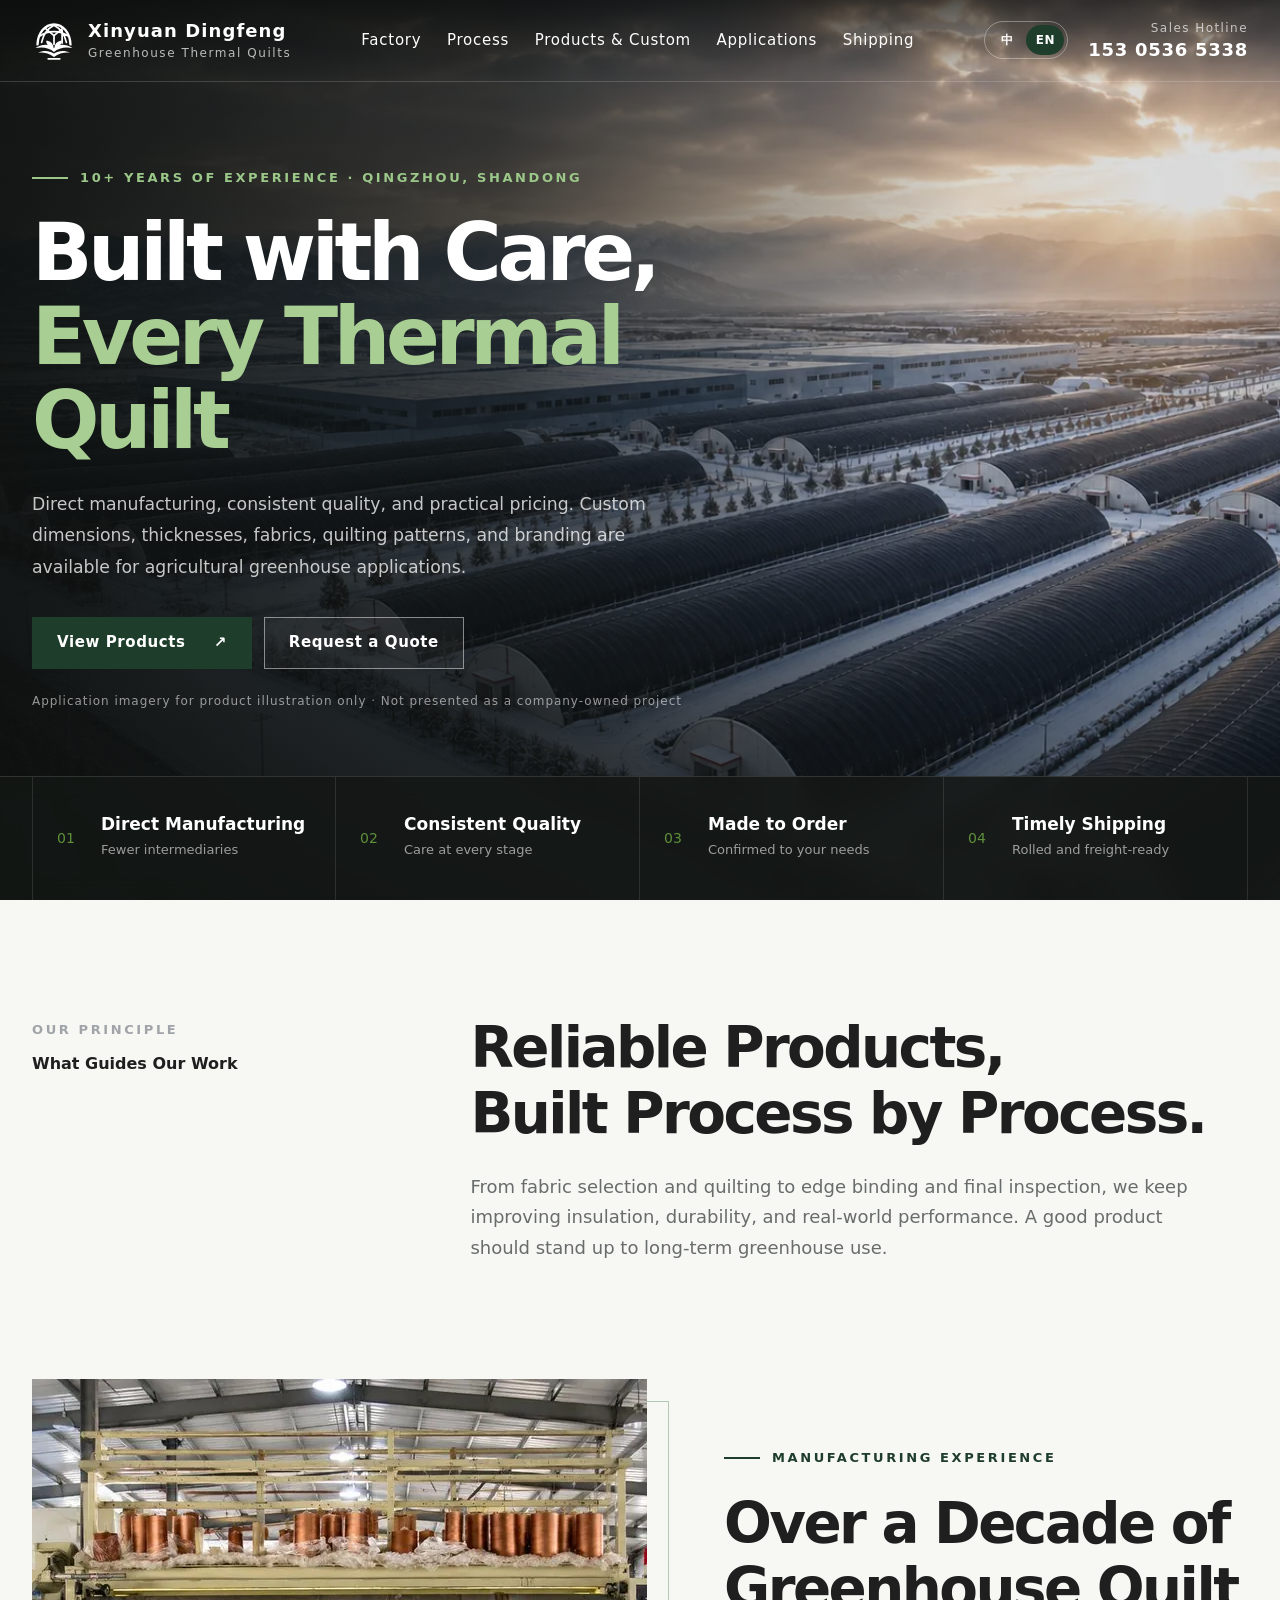
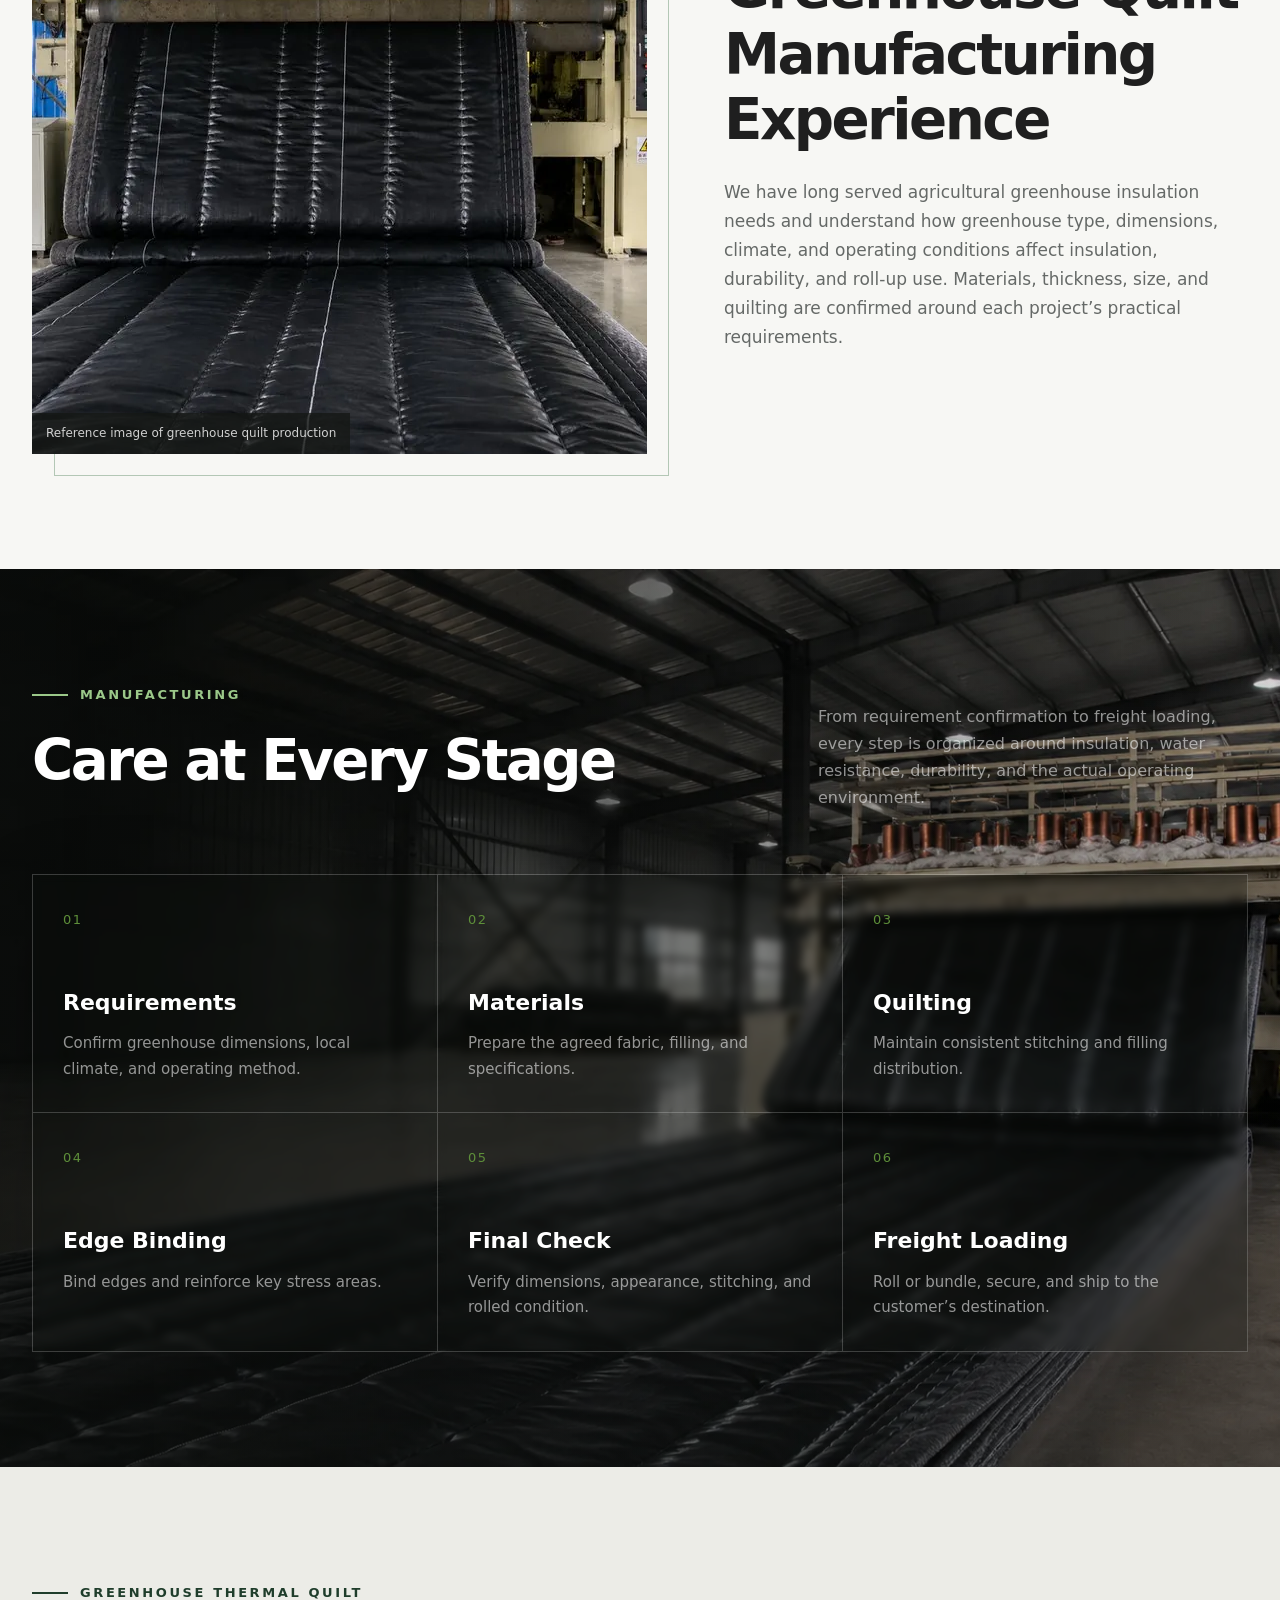
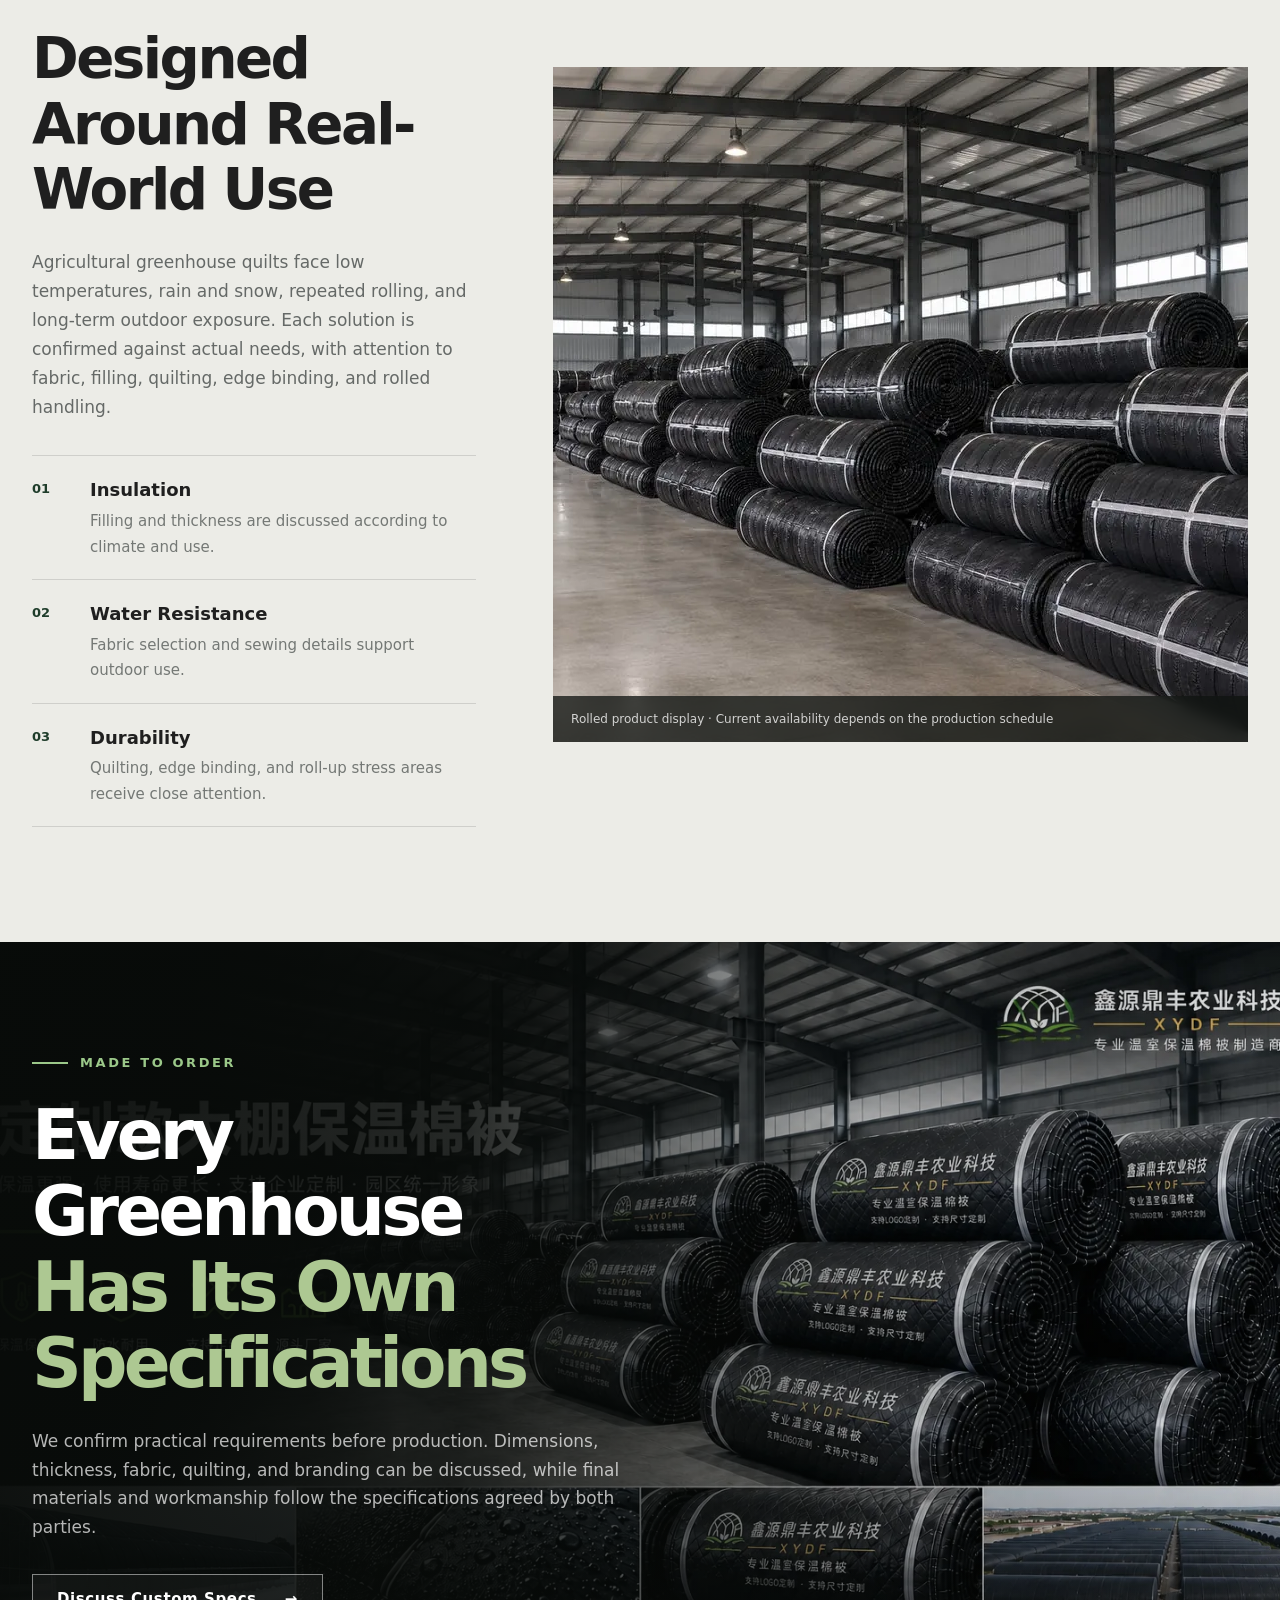
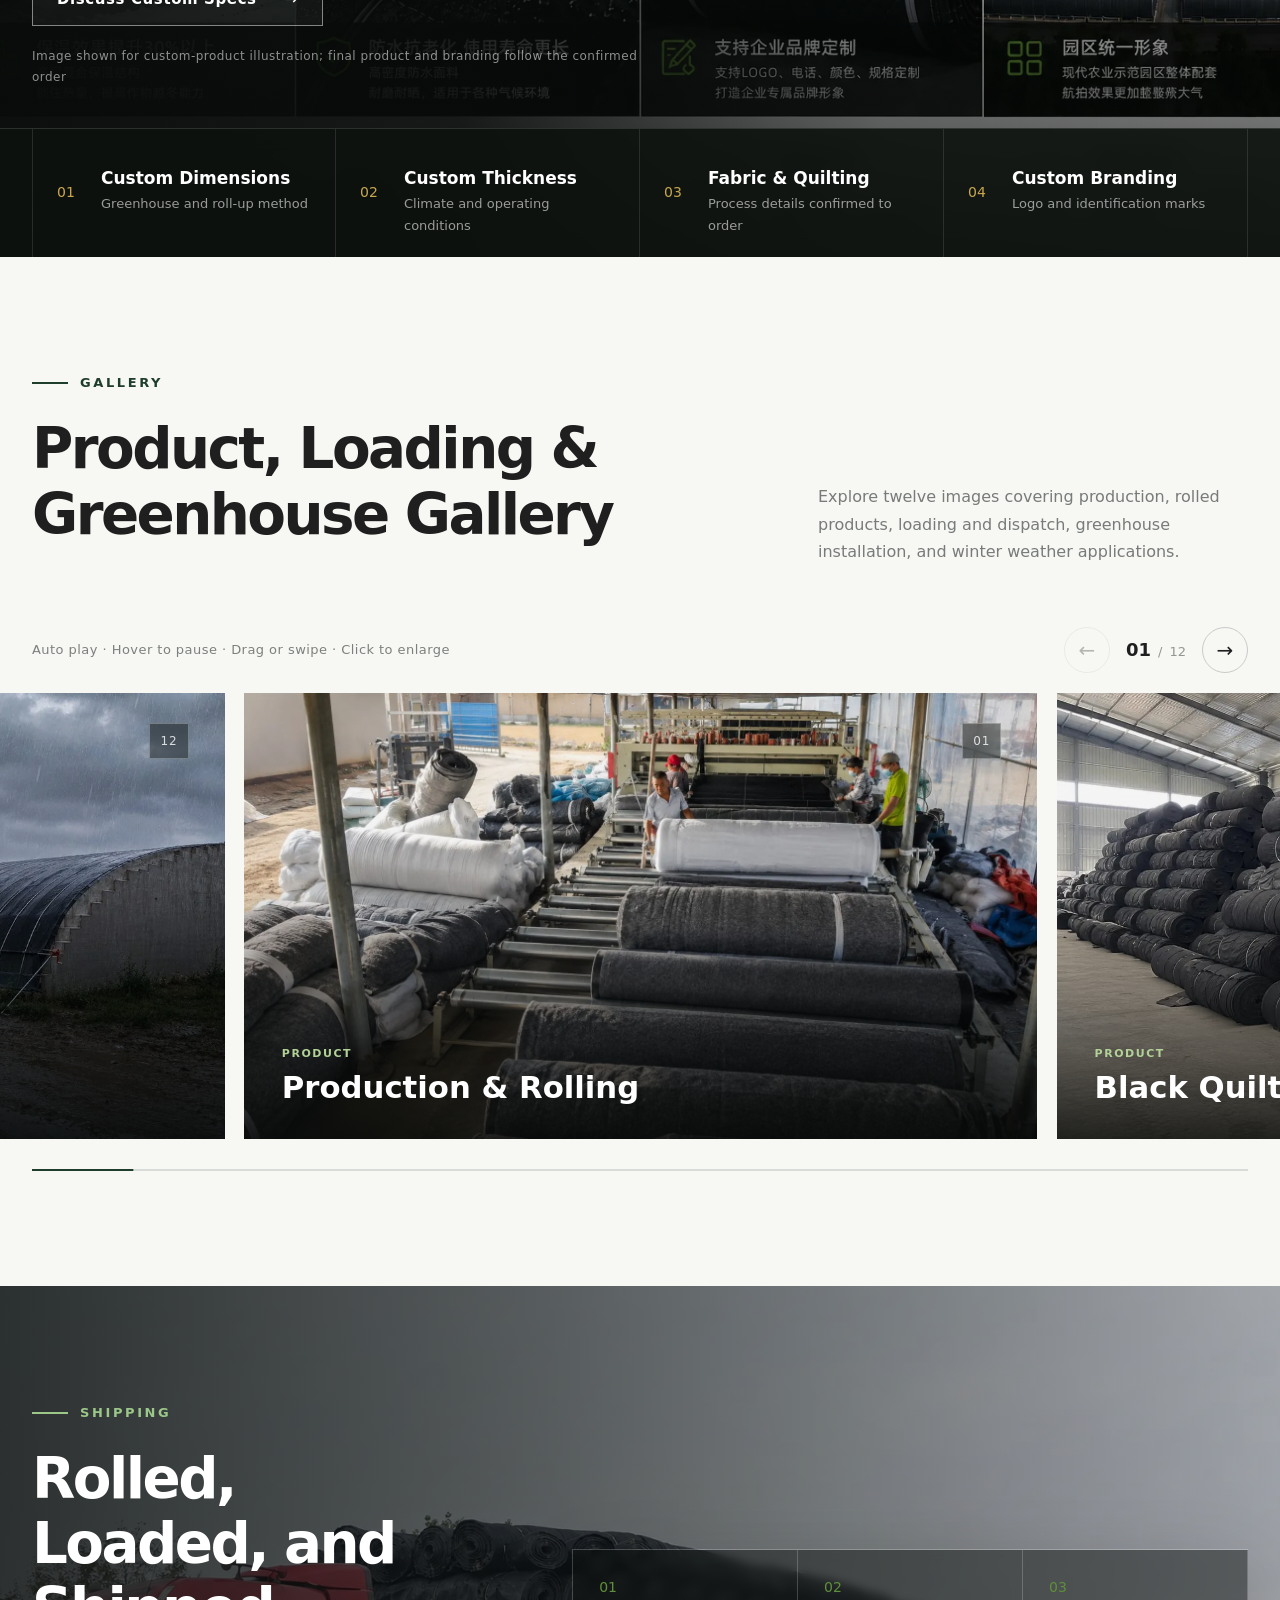
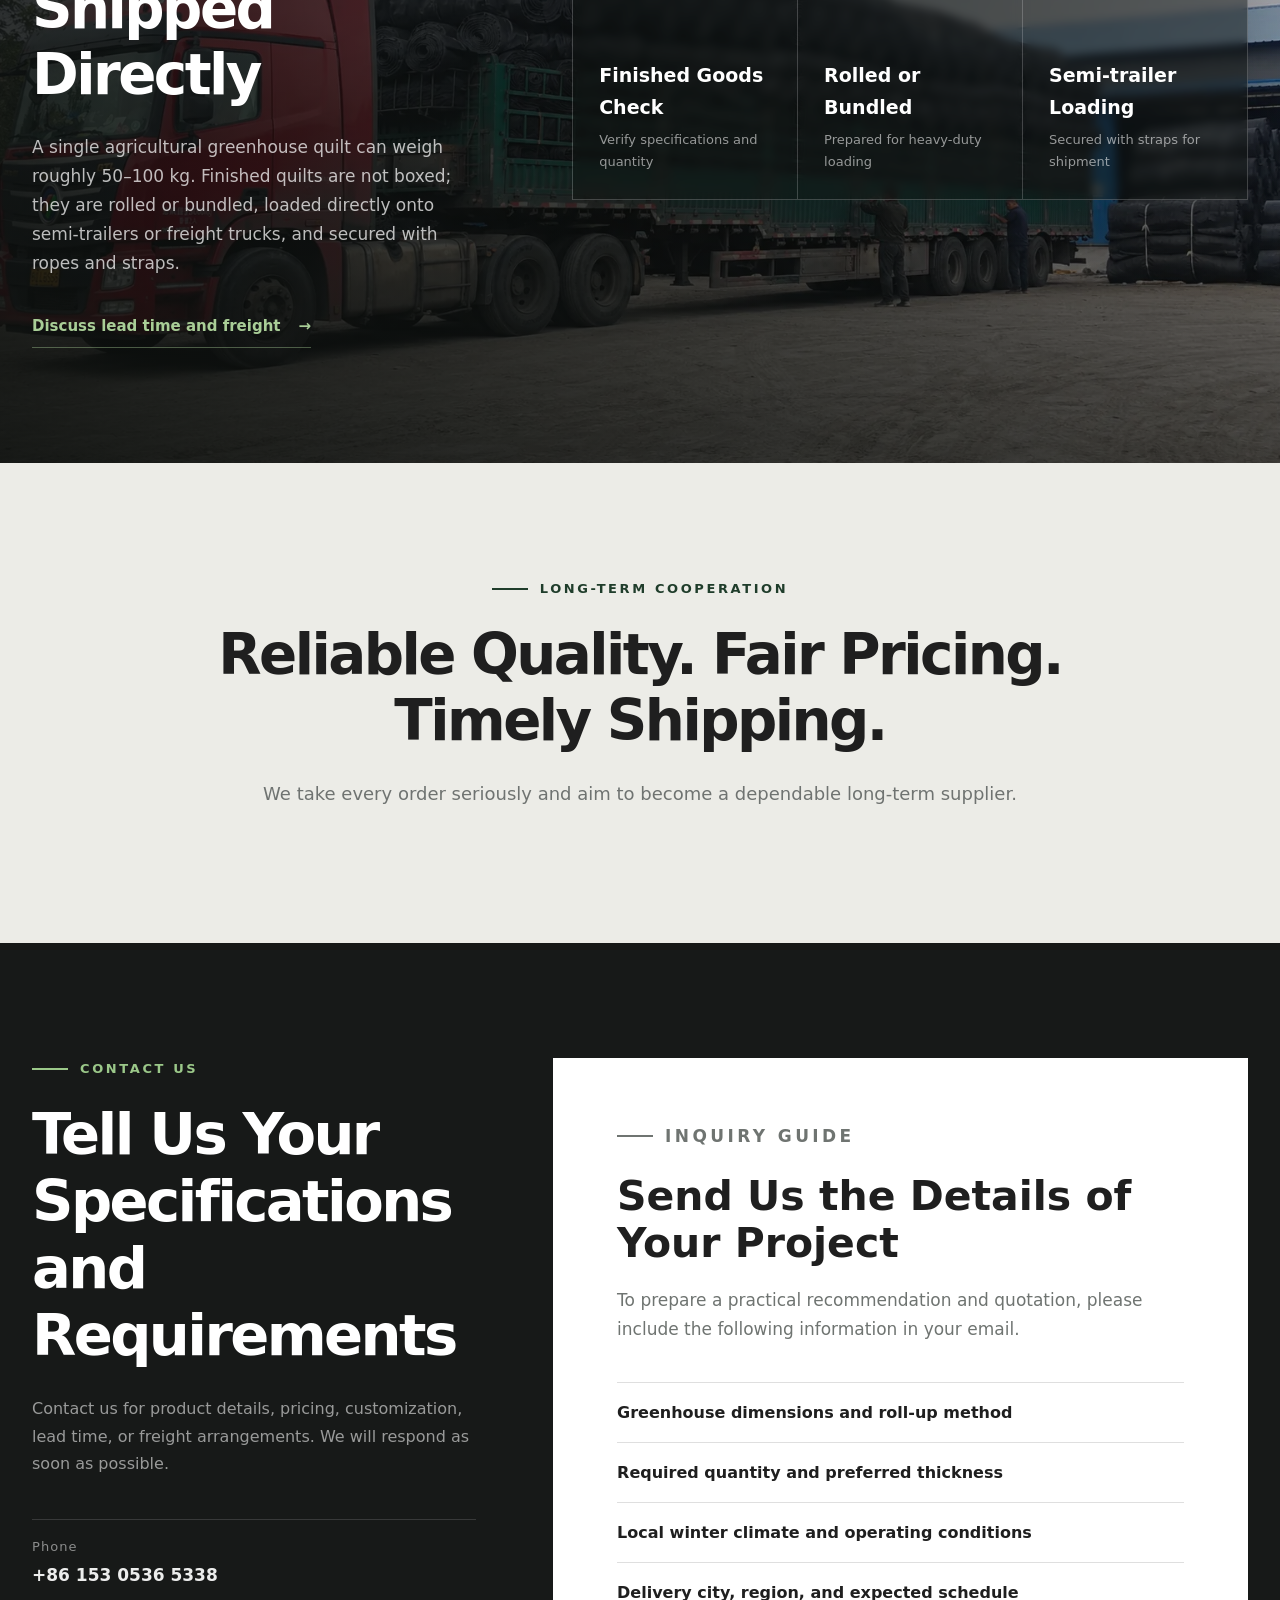
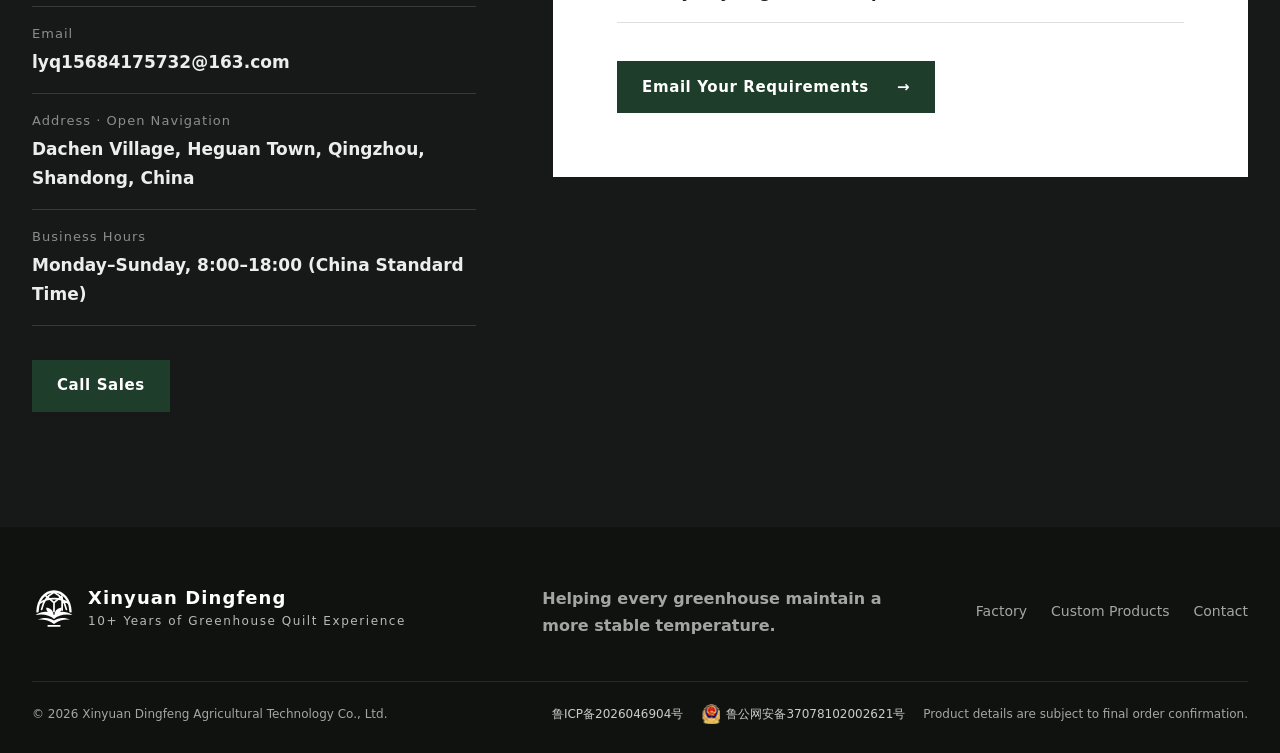
==== commit f817601c: "添加公安联网备案标识" ====
--- a/en.html
+++ b/en.html
@@ -15,7 +15,7 @@
   <link rel="alternate" hreflang="x-default" href="index.html">
   <link rel="icon" href="assets/img/logo.svg" type="image/svg+xml">
   <link rel="preload" href="assets/img/First_photo2_clean.webp" as="image" type="image/webp" fetchpriority="high">
-  <link rel="stylesheet" href="assets/css/style.css">
+  <link rel="stylesheet" href="assets/css/style.css?v=20260820-touch2">
   <script>document.documentElement.classList.add('js');</script>
 </head>
 <body>
@@ -341,6 +341,10 @@
       <span>© <span data-year></span> Xinyuan Dingfeng Agricultural Technology Co., Ltd.</span>
       <span class="footer__legal">
         <a href="https://beian.miit.gov.cn/" target="_blank" rel="noopener">鲁ICP备2026046904号</a>
+        <a class="beian-link" href="https://beian.mps.gov.cn/#/query/webSearch?code=37078102002621" target="_blank" rel="noopener noreferrer">
+          <img src="assets/img/beian-police.png" alt="" width="20" height="20">
+          <span>鲁公网安备37078102002621号</span>
+        </a>
         <span>Product details are subject to final order confirmation.</span>
       </span>
     </div>
@@ -350,6 +354,6 @@
     <span aria-hidden="true">☎</span><strong>Call Sales</strong>
   </a>
 
-  <script src="assets/js/main.js" defer></script>
+  <script src="assets/js/main.js?v=20260820-touch2" defer></script>
 </body>
 </html>
--- a/assets/css/style.css
+++ b/assets/css/style.css
@@ -254,7 +254,8 @@
 .gallery__viewport {
   width: 100%; padding: 0 max(16px, calc((100vw - var(--shell)) / 2)) 28px;
   overflow-x: auto; overflow-y: hidden; overscroll-behavior-x: contain; scroll-snap-type: x mandatory; scroll-padding-inline: max(16px, calc((100vw - var(--shell)) / 2));
-  scrollbar-width: none; cursor: grab; touch-action: pan-y; -webkit-overflow-scrolling: touch;
+  scrollbar-width: none; cursor: grab; touch-action: pan-y; touch-action: pan-y pinch-zoom; -webkit-overflow-scrolling: touch;
+  -webkit-user-select: none; user-select: none;
 }
 .gallery__viewport::-webkit-scrollbar { display: none; }
 .gallery__viewport.is-dragging,
@@ -371,6 +372,8 @@
 .footer__legal { display: flex; flex-wrap: wrap; justify-content: flex-end; gap: 8px 18px; }
 .footer__legal a { color: rgba(255, 255, 255, .78); }
 .footer__legal a:hover { color: var(--white); }
+.footer__legal .beian-link { display: inline-flex; gap: 5px; align-items: center; }
+.beian-link img { width: 20px; height: 20px; flex: 0 0 20px; object-fit: contain; }
 .call-fab { display: none; }
 
 .js .reveal { opacity: 0; transform: translateY(28px); transition: opacity .7s var(--ease), transform .7s var(--ease); }
